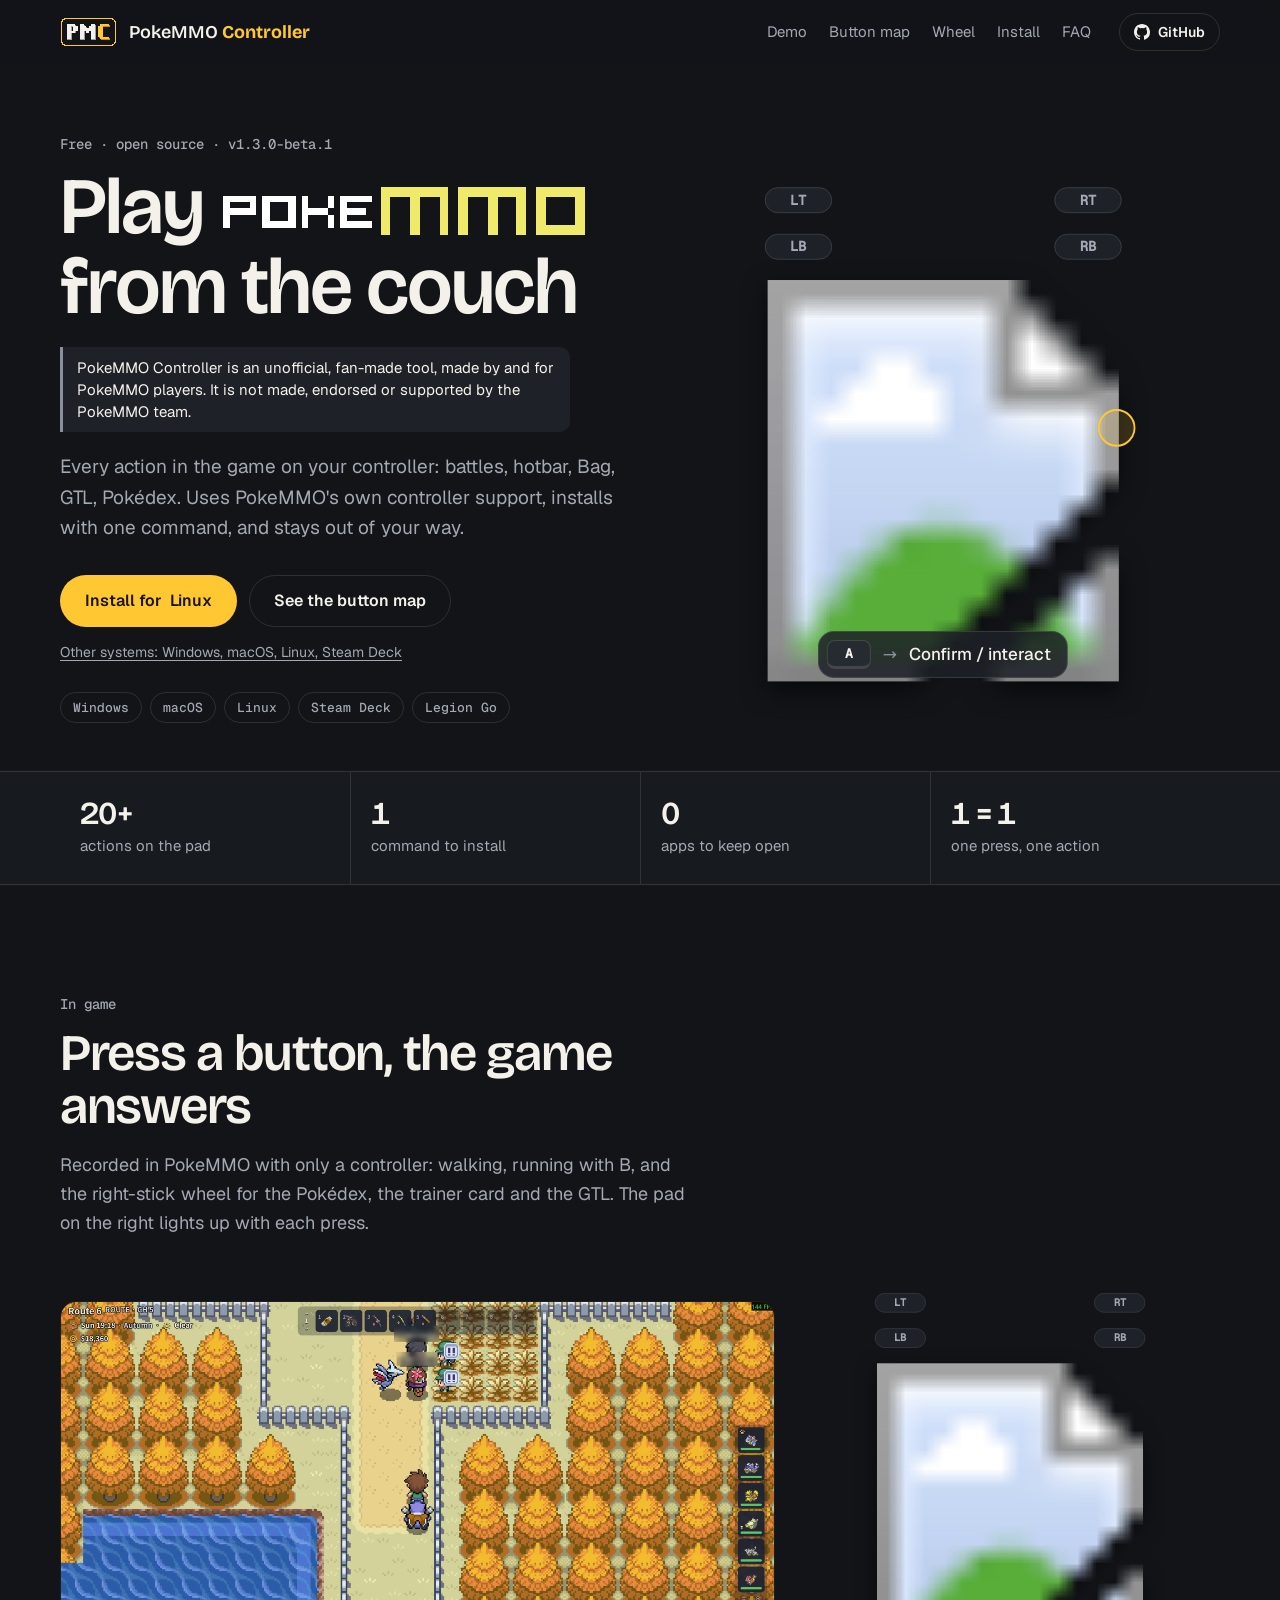
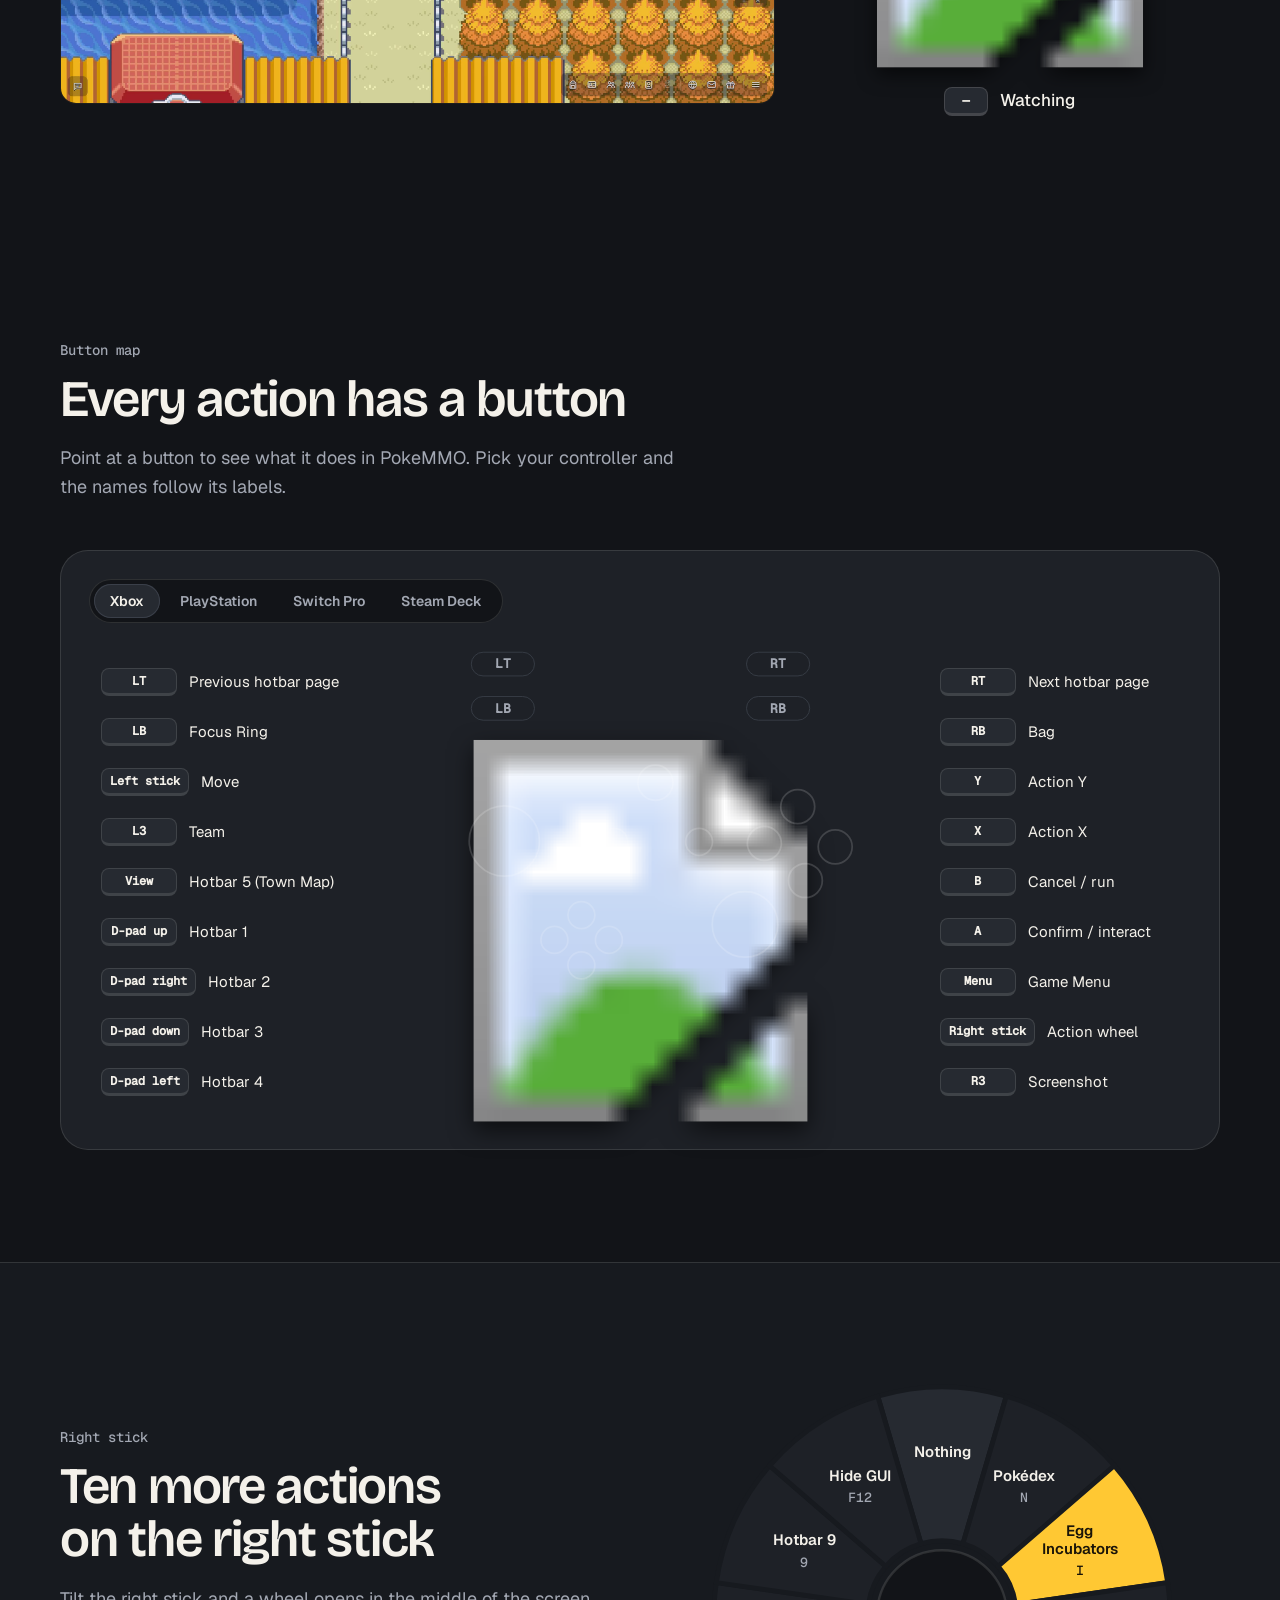
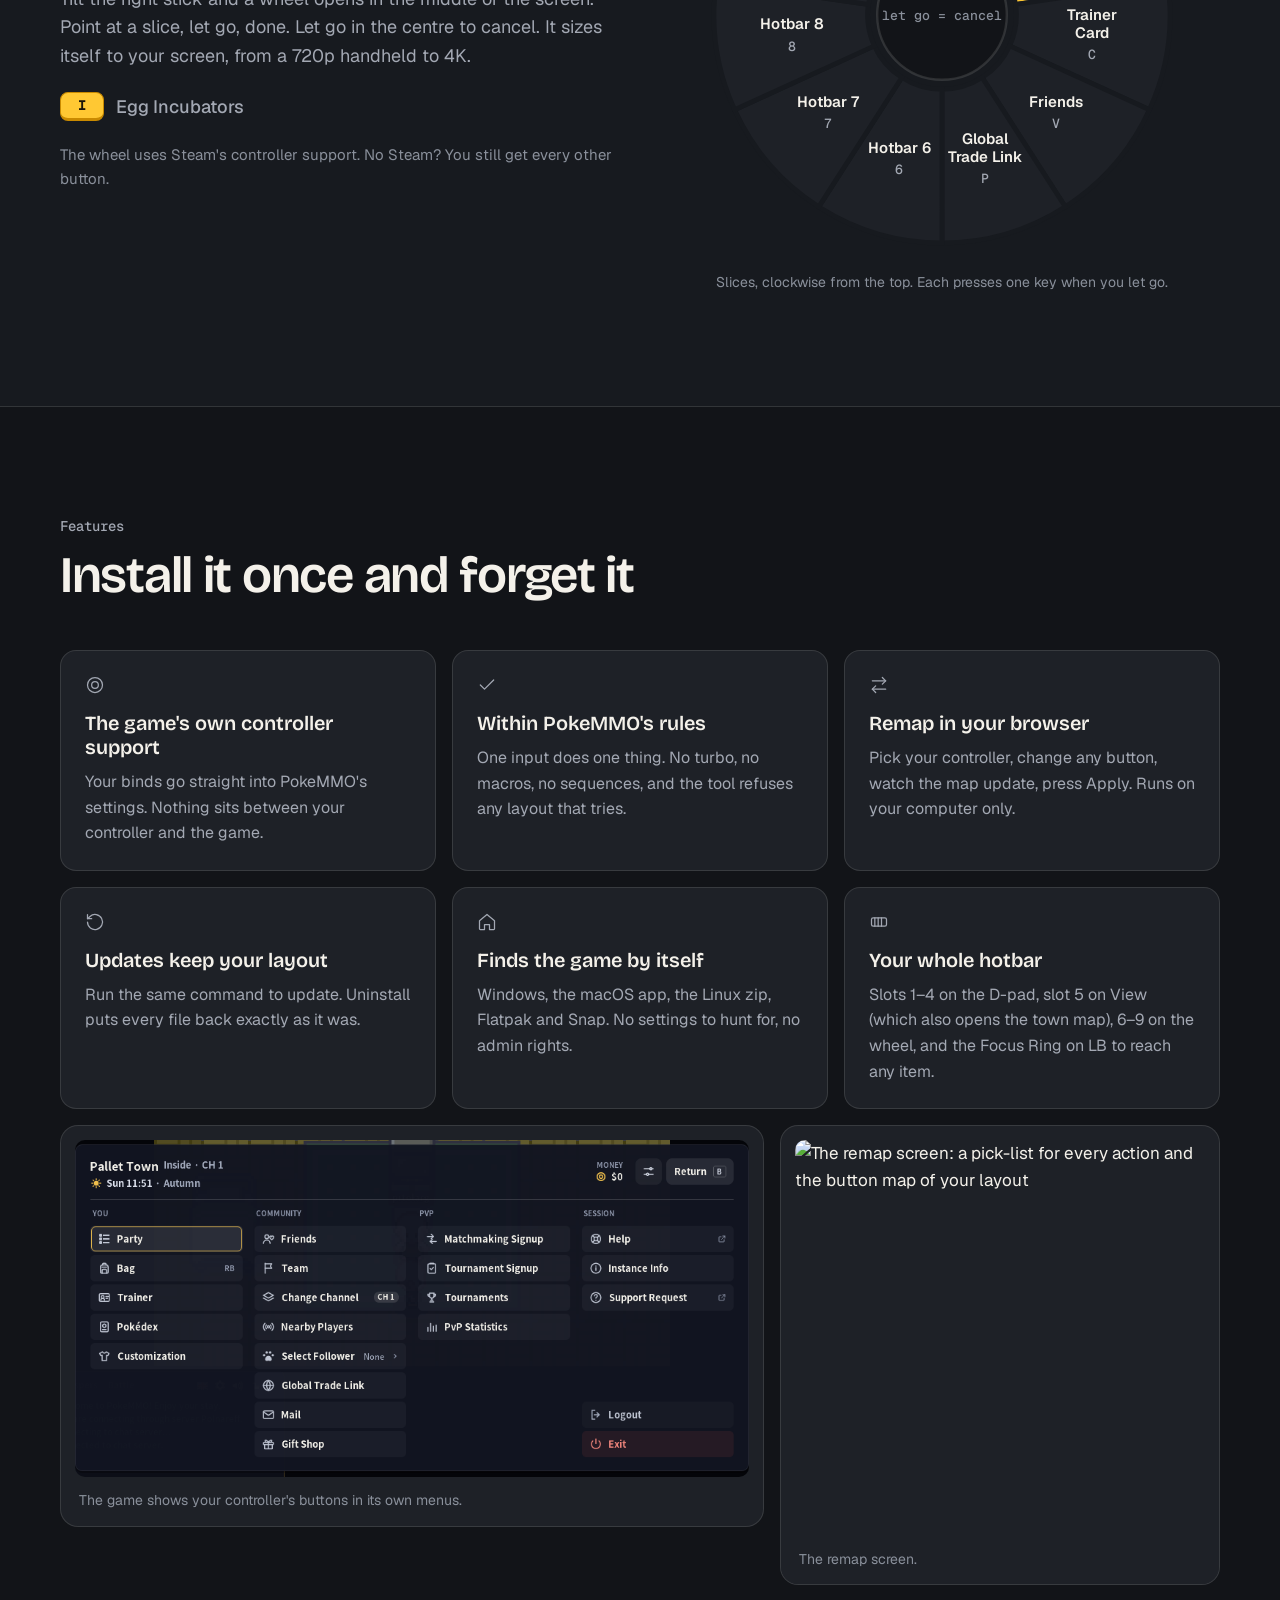
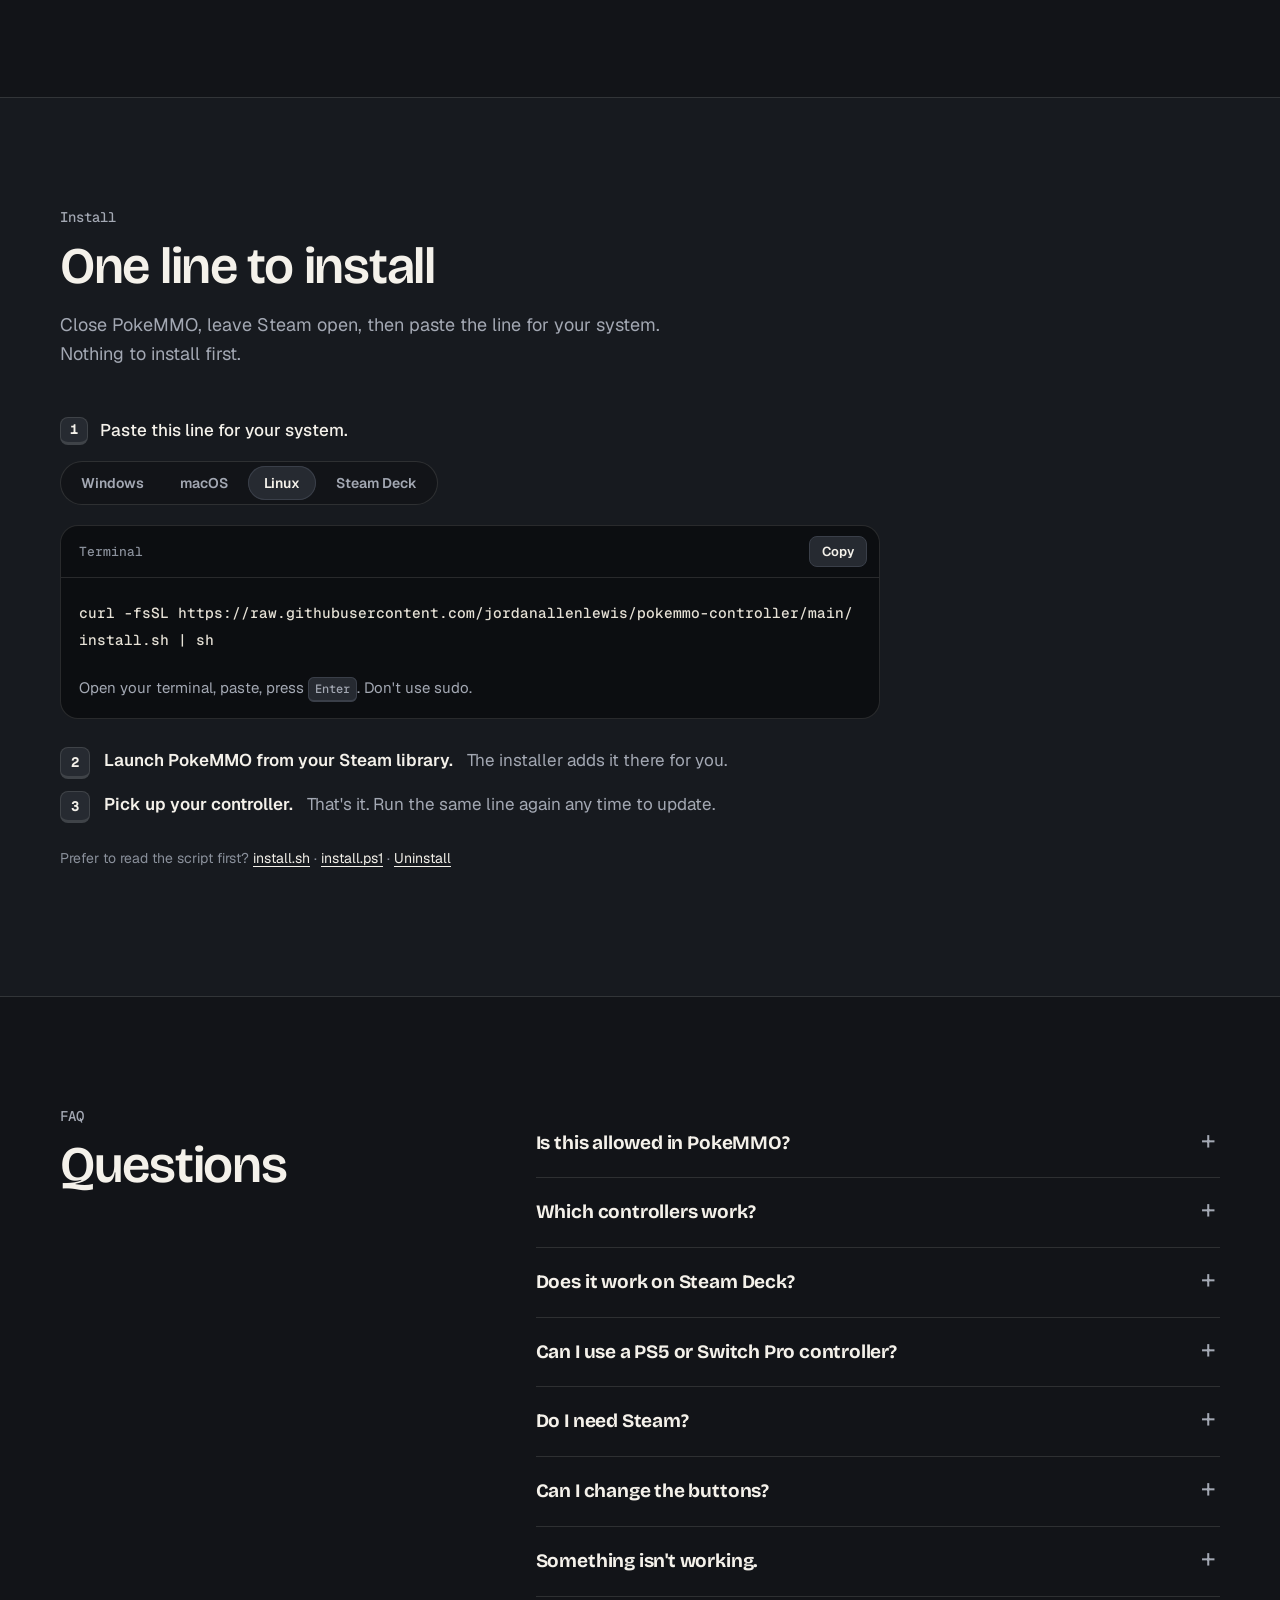
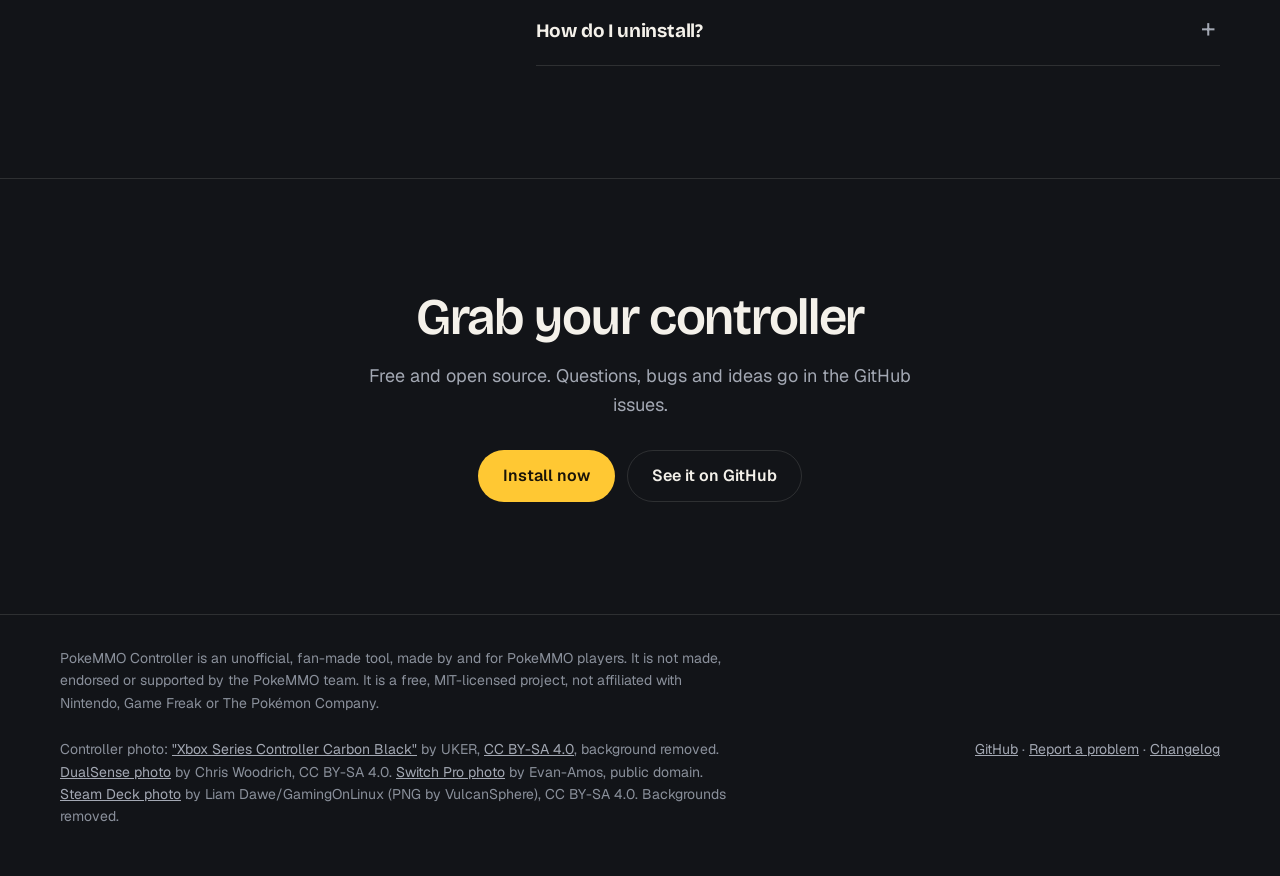
==== site/index.html @ 7a8e45bc "Site: pick the visitor's real system, name the others Linux and Steam Deck are separate tabs now, wi" ====
<!doctype html>
<html lang="en">
<head>
<meta charset="utf-8">
<meta name="viewport" content="width=device-width, initial-scale=1">
<title>PokeMMO Controller: Xbox, PS5, Switch Pro and Steam Deck controls</title>
<meta name="description" content="Free, unofficial controller layout for PokeMMO. Play with an Xbox, PS5 or Switch Pro pad on Windows, Mac, Linux or Steam Deck. One command installs it.">
<meta name="robots" content="index, follow, max-image-preview:large">
<meta name="color-scheme" content="dark">
<meta name="theme-color" content="#121418">
<meta property="og:title" content="PokeMMO Controller (unofficial, fan-made)">
<meta property="og:description" content="An unofficial, fan-made controller layout for PokeMMO, made by and for players. Every action on your controller, one command to install. Not made, endorsed or supported by the PokeMMO team.">
<link rel="canonical" href="https://pokemmocontroller.com/">
<meta property="og:type" content="website">
<meta property="og:site_name" content="PokeMMO Controller">
<meta property="og:locale" content="en_US">
<meta property="og:url" content="https://pokemmocontroller.com/">
<meta property="og:image" content="https://pokemmocontroller.com/assets/og.png">
<meta property="og:image:width" content="1200">
<meta property="og:image:height" content="630">
<meta property="og:image:alt" content="PokeMMO Controller: the PMC logo over an Xbox controller button map">
<meta name="twitter:card" content="summary_large_image">
<meta name="twitter:title" content="PokeMMO Controller (unofficial, fan-made)">
<meta name="twitter:description" content="An unofficial, fan-made controller layout for PokeMMO, made by and for players. Not made, endorsed or supported by the PokeMMO team.">
<meta name="twitter:image" content="https://pokemmocontroller.com/assets/og.png">
<meta name="twitter:image:alt" content="PokeMMO Controller: the PMC logo over an Xbox controller button map">
<script type="application/ld+json">{"@context":"https://schema.org","@graph":[{"@type":"WebSite","@id":"https://pokemmocontroller.com/#site","name":"PokeMMO Controller","url":"https://pokemmocontroller.com/","inLanguage":"en"},{"@type":"SoftwareApplication","@id":"https://pokemmocontroller.com/#app","name":"PokeMMO Controller","alternateName":"PokeMMO Controller Layout","description":"An unofficial, fan-made controller layout for PokeMMO. Xbox, PlayStation and Switch Pro pads, installed with one command.","applicationCategory":"GameApplication","applicationSubCategory":"Controller layout","operatingSystem":"Windows, macOS, Linux, SteamOS","url":"https://pokemmocontroller.com/","image":"https://pokemmocontroller.com/assets/og.png","screenshot":"https://pokemmocontroller.com/assets/remap-screen.png","downloadUrl":"https://github.com/jordanallenlewis/pokemmo-controller/releases/latest","license":"https://github.com/jordanallenlewis/pokemmo-controller/blob/main/LICENSE","isAccessibleForFree":true,"offers":{"@type":"Offer","price":"0","priceCurrency":"USD"},"isPartOf":{"@id":"https://pokemmocontroller.com/#site"}},{"@type":"FAQPage","@id":"https://pokemmocontroller.com/#faq","mainEntity":[{"@type":"Question","name":"Is this allowed in PokeMMO?","acceptedAnswer":{"@type":"Answer","text":"PokeMMO lets you remap your controls as long as one input from you produces no more than one input to the game. This layout is built around that rule: every button and every wheel slice does exactly one thing, and the tool refuses any layout with a repeat, a sequence or a delay. It is also an unofficial, fan-made tool, made by and for PokeMMO players. It is not made, endorsed or supported by the PokeMMO team."}},{"@type":"Question","name":"Which controllers work?","acceptedAnswer":{"@type":"Answer","text":"Xbox (One, Series, 360, Elite, Adaptive), PlayStation (DualShock 4, DualSense, Edge), Switch Pro, Steam Deck and Legion Go. Most other gamepads that show up as one of these work too."}},{"@type":"Question","name":"Does it work on Steam Deck?","acceptedAnswer":{"@type":"Answer","text":"The layout includes a Steam Deck version of the right-stick wheel and the install line runs in Desktop Mode. It has been checked by automated tests, not yet played in game on a Deck, so tell us how it goes."}},{"@type":"Question","name":"Can I use a PS5 or Switch Pro controller?","acceptedAnswer":{"@type":"Answer","text":"Yes. The map uses your pad's own button names (Cross and Circle, or the Switch letters). The layout was played in game on an Xbox controller; PlayStation and Switch Pro are built from the same button numbers and not yet played on real hardware, so please report what you find."}},{"@type":"Question","name":"Do I need Steam?","acceptedAnswer":{"@type":"Answer","text":"Only for the right-stick wheel. Without Steam you still get every other button through the game's own controller support."}},{"@type":"Question","name":"Can I change the buttons?","acceptedAnswer":{"@type":"Answer","text":"Yes. The remap screen opens in your browser, lets you pick the input for every action and move the wheel slices, and checks that each input still does just one thing."}},{"@type":"Question","name":"Something isn't working.","acceptedAnswer":{"@type":"Answer","text":"Close other controller tools (DS4Windows, reWASD and similar), then run the install line again. Still stuck? Open an issue and say which system and controller you use."}},{"@type":"Question","name":"How do I uninstall?","acceptedAnswer":{"@type":"Answer","text":"One line, listed in the README. It restores PokeMMO's and Steam's settings exactly as they were."}}]}]}</script>
<link rel="icon" href="assets/icon.svg" type="image/svg+xml">
<link rel="icon" href="assets/brand/icon-32.png" sizes="32x32" type="image/png">
<link rel="apple-touch-icon" href="assets/brand/icon-192.png">
<link rel="manifest" href="site.webmanifest">
<link rel="preload" href="assets/fonts/geist-latin.woff2" as="font" type="font/woff2" crossorigin>
<link rel="preload" href="assets/fonts/bricolage-latin.woff2" as="font" type="font/woff2" crossorigin>
<link rel="stylesheet" href="styles.css">
</head>
<body>
<a class="skip" href="#main">Skip to content</a>

<header class="nav">
  <div class="wrap nav-in">
    <a class="brand" href="#top" aria-label="PokeMMO Controller home">
      <img src="assets/logo.svg" alt="" width="57" height="30">
      <span>PokeMMO <b>Controller</b></span>
    </a>
    <nav aria-label="Sections">
      <a href="#demo">Demo</a>
      <a href="#map">Button map</a>
      <a href="#wheel">Wheel</a>
      <a href="#install">Install</a>
      <a href="#faq">FAQ</a>
    </nav>
    <a class="btn btn-ghost btn-sm gh" href="https://github.com/jordanallenlewis/pokemmo-controller" data-gh aria-label="PokeMMO Controller on GitHub">
      <svg viewBox="0 0 16 16" width="16" height="16" aria-hidden="true"><path fill="currentColor" d="M8 0C3.58 0 0 3.58 0 8c0 3.54 2.29 6.53 5.47 7.59.4.07.55-.17.55-.38v-1.33c-2.23.48-2.7-1.07-2.7-1.07-.36-.92-.89-1.17-.89-1.17-.73-.5.06-.49.06-.49.8.06 1.23.83 1.23.83.72 1.23 1.88.87 2.34.67.07-.52.28-.87.5-1.07-1.78-.2-3.65-.89-3.65-3.95 0-.87.31-1.59.82-2.15-.08-.2-.36-1.02.08-2.12 0 0 .67-.21 2.2.82a7.6 7.6 0 0 1 4 0c1.53-1.04 2.2-.82 2.2-.82.44 1.1.16 1.92.08 2.12.51.56.82 1.27.82 2.15 0 3.07-1.87 3.75-3.65 3.95.29.25.54.73.54 1.48v2.2c0 .21.15.46.55.38A8.01 8.01 0 0 0 16 8c0-4.42-3.58-8-8-8Z"/></svg>
      <span>GitHub</span><span class="stars" data-stars hidden></span>
    </a>
  </div>
</header>

<main id="main">
<section class="hero" id="top">
  <div class="wrap hero-in">
    <div class="hero-copy">
      <p class="eyebrow">Free · open source · v<span data-version>1.2.0</span></p>
      <h1><span class="nowrap">Play <img class="pmmo-word" src="assets/pokemmo-wordmark.svg" alt="PokeMMO" width="294" height="39"></span><br>from the couch</h1>
      <p class="unofficial" role="note">PokeMMO Controller is an unofficial, fan-made tool, made by and for PokeMMO players. It is not made, endorsed or supported by the PokeMMO team.</p>
      <p class="lede">Every action in the game on your controller: battles, hotbar, Bag, GTL, Pokédex. Uses PokeMMO's own controller support, installs with one command, and stays out of your way.</p>
      <div class="cta">
        <a class="btn btn-primary" href="#install" data-dl>Install for <span data-os>your computer</span></a>
        <a class="btn btn-ghost" href="#map">See the button map</a>
      </div>
      <p class="other-os"><span data-os-note hidden></span><a href="#install" data-other-os>Other systems: Windows, macOS, Linux, Steam Deck</a></p>
      <ul class="chips" aria-label="Works with">
        <li>Windows</li><li>macOS</li><li>Linux</li><li>Steam Deck</li><li>Legion Go</li>
      </ul>
    </div>
    <div class="hero-art" aria-hidden="true">
      <div class="glow"></div>
      <div class="pad" data-pad="hero"></div>
      <div class="ticker"><span class="ticker-key" data-ticker-key>RB</span><span class="ticker-arrow">→</span><span data-ticker-act>Bag</span></div>
    </div>
  </div>
</section>

<section class="strip" aria-label="Highlights">
  <div class="wrap strip-in">
    <div><b>20+</b><span>actions on the pad</span></div>
    <div><b>1</b><span>command to install</span></div>
    <div><b>0</b><span>apps to keep open</span></div>
    <div><b>1 = 1</b><span>one press, one action</span></div>
  </div>
</section>

<section class="sec" id="demo">
  <div class="wrap">
    <div class="sec-head">
      <p class="eyebrow">In game</p>
      <h2>Press a button, the game answers</h2>
      <p>Recorded in PokeMMO with only a controller: walking, running with B, and the right-stick wheel for the Pokédex, the trainer card and the GTL. The pad on the right lights up with each press.</p>
    </div>
    <div class="demo">
      <figure class="demo-video">
        <video data-demo autoplay muted loop playsinline preload="metadata" poster="assets/demo-poster.jpg" aria-label="PokeMMO played with a controller: walking, running and the right-stick wheel">
          <source src="assets/demo.webm" type="video/webm">
          <source src="assets/demo.mp4" type="video/mp4">
        </video>
      </figure>
      <div class="demo-side">
        <div class="pad" data-pad="demo"></div>
        <p class="demo-now" aria-live="polite"><span class="key" data-demo-key>—</span><span data-demo-act>Watching</span></p>
      </div>
    </div>
  </div>
</section>

<section class="sec" id="map">
  <div class="wrap">
    <div class="sec-head">
      <p class="eyebrow">Button map</p>
      <h2>Every action has a button</h2>
      <p>Point at a button to see what it does in PokeMMO. Pick your controller and the names follow its labels.</p>
    </div>
    <div class="map">
      <div class="seg" role="tablist" aria-label="Controller">
        <button role="tab" aria-selected="true" data-pad-kind="xbox">Xbox</button>
        <button role="tab" aria-selected="false" data-pad-kind="playstation">PlayStation</button>
        <button role="tab" aria-selected="false" data-pad-kind="switch">Switch Pro</button>
        <button role="tab" aria-selected="false" data-pad-kind="deck">Steam Deck</button>
      </div>
      <div class="map-grid">
        <ul class="binds" data-binds="left"></ul>
        <div class="pad pad-lg" data-pad="map"></div>
        <ul class="binds" data-binds="right"></ul>
      </div>
    </div>
  </div>
</section>

<section class="sec sec-alt" id="wheel">
  <div class="wrap wheel-grid">
    <div class="sec-head">
      <p class="eyebrow">Right stick</p>
      <h2>Ten more actions<br>on the right stick</h2>
      <p>Tilt the right stick and a wheel opens in the middle of the screen. Point at a slice, let go, done. Let go in the centre to cancel. It sizes itself to your screen, from a 720p handheld to 4K.</p>
      <p class="wheel-now"><span class="key" data-wheel-key>N</span><span data-wheel-act>Pokédex</span></p>
      <p class="note">The wheel uses Steam's controller support. No Steam? You still get every other button.</p>
    </div>
    <figure class="wheel-fig">
      <svg class="wheel" data-wheel viewBox="-200 -200 400 400" role="img" aria-label="The action wheel"></svg>
      <figcaption>Slices, clockwise from the top. Each presses one key when you let go.</figcaption>
    </figure>
  </div>
</section>

<section class="sec" id="features">
  <div class="wrap">
    <div class="sec-head">
      <p class="eyebrow">Features</p>
      <h2>Install it once and forget it</h2>
    </div>
    <div class="cards">
      <article class="card">
        <svg class="card-ico" viewBox="0 0 24 24" fill="none" stroke="currentColor" stroke-width="1.5" stroke-linecap="round" stroke-linejoin="round" aria-hidden="true"><path d="M12 3a9 9 0 1 0 0 18 9 9 0 0 0 0-18Z"/><path d="M12 8a4 4 0 1 0 0 8 4 4 0 0 0 0-8Z"/></svg>
        <h3>The game's own controller support</h3>
        <p>Your binds go straight into PokeMMO's settings. Nothing sits between your controller and the game.</p>
      </article>
      <article class="card">
        <svg class="card-ico" viewBox="0 0 24 24" fill="none" stroke="currentColor" stroke-width="1.5" stroke-linecap="round" stroke-linejoin="round" aria-hidden="true"><path d="M20 6 9 17l-5-5"/></svg>
        <h3>Within PokeMMO's rules</h3>
        <p>One input does one thing. No turbo, no macros, no sequences, and the tool refuses any layout that tries.</p>
      </article>
      <article class="card">
        <svg class="card-ico" viewBox="0 0 24 24" fill="none" stroke="currentColor" stroke-width="1.5" stroke-linecap="round" stroke-linejoin="round" aria-hidden="true"><path d="m16 3 4 4-4 4"/><path d="M20 7H4"/><path d="m8 21-4-4 4-4"/><path d="M4 17h16"/></svg>
        <h3>Remap in your browser</h3>
        <p>Pick your controller, change any button, watch the map update, press Apply. Runs on your computer only.</p>
      </article>
      <article class="card">
        <svg class="card-ico" viewBox="0 0 24 24" fill="none" stroke="currentColor" stroke-width="1.5" stroke-linecap="round" stroke-linejoin="round" aria-hidden="true"><path d="M3 12a9 9 0 1 0 3-6.7L3 8"/><path d="M3 3v5h5"/></svg>
        <h3>Updates keep your layout</h3>
        <p>Run the same command to update. Uninstall puts every file back exactly as it was.</p>
      </article>
      <article class="card">
        <svg class="card-ico" viewBox="0 0 24 24" fill="none" stroke="currentColor" stroke-width="1.5" stroke-linecap="round" stroke-linejoin="round" aria-hidden="true"><path d="M3 10.5 12 3l9 7.5V20a1 1 0 0 1-1 1h-5v-6h-6v6H4a1 1 0 0 1-1-1Z"/></svg>
        <h3>Finds the game by itself</h3>
        <p>Windows, the macOS app, the Linux zip, Flatpak and Snap. No settings to hunt for, no admin rights.</p>
      </article>
      <article class="card">
        <svg class="card-ico" viewBox="0 0 24 24" fill="none" stroke="currentColor" stroke-width="1.5" stroke-linecap="round" stroke-linejoin="round" aria-hidden="true"><rect x="3" y="7" width="18" height="10" rx="2"/><path d="M7 7v10M11 7v10M15 7v10"/></svg>
        <h3>Your whole hotbar</h3>
        <p>Slots 1–4 on the D-pad, slot 5 on View (which also opens the town map), 6–9 on the wheel, and the Focus Ring on LB to reach any item.</p>
      </article>
    </div>
    <div class="shots">
      <figure class="shot">
        <img src="assets/game-menu.png" alt="PokeMMO's game menu showing controller hints: RB on Bag, B on Return" loading="lazy" width="920" height="460">
        <figcaption>The game shows your controller's buttons in its own menus.</figcaption>
      </figure>
      <figure class="shot shot-tall">
        <img src="assets/remap-screen.png" alt="The remap screen: a pick-list for every action and the button map of your layout" loading="lazy" width="1100" height="2320">
        <figcaption>The remap screen.</figcaption>
      </figure>
    </div>
  </div>
</section>

<section class="sec sec-alt" id="install">
  <div class="wrap">
    <div class="sec-head">
      <p class="eyebrow">Install</p>
      <h2>One line to install</h2>
      <p>Close PokeMMO, leave Steam open, then paste the line for your system. Nothing to install first.</p>
    </div>
    <div class="install">
      <p class="step1"><span>1</span> Paste this line for your system.</p>
      <div class="seg" role="tablist" aria-label="Your system">
        <button role="tab" aria-selected="true" data-os-tab="win">Windows</button>
        <button role="tab" aria-selected="false" data-os-tab="mac">macOS</button>
        <button role="tab" aria-selected="false" data-os-tab="linux">Linux</button>
        <button role="tab" aria-selected="false" data-os-tab="deck">Steam Deck</button>
      </div>
      <div class="term" data-os-panel="win">
        <div class="term-bar"><span>PowerShell</span><button class="copy" data-copy>Copy</button></div>
        <pre><code>irm https://raw.githubusercontent.com/jordanallenlewis/pokemmo-controller/main/install.ps1 | iex</code></pre>
        <p class="term-hint">Press <kbd>Win</kbd>, type <b>PowerShell</b>, open it, paste, press <kbd>Enter</kbd>.</p>
      </div>
      <div class="term" data-os-panel="mac" hidden>
        <div class="term-bar"><span>Terminal</span><button class="copy" data-copy>Copy</button></div>
        <pre><code>curl -fsSL https://raw.githubusercontent.com/jordanallenlewis/pokemmo-controller/main/install.sh | sh</code></pre>
        <p class="term-hint">Press <kbd>⌘</kbd> <kbd>Space</kbd>, type <b>Terminal</b>, paste, press <kbd>Return</kbd>. Don't use sudo.</p>
      </div>
      <div class="term" data-os-panel="linux" hidden>
        <div class="term-bar"><span>Terminal</span><button class="copy" data-copy>Copy</button></div>
        <pre><code>curl -fsSL https://raw.githubusercontent.com/jordanallenlewis/pokemmo-controller/main/install.sh | sh</code></pre>
        <p class="term-hint">Open your terminal, paste, press <kbd>Enter</kbd>. Don't use sudo.</p>
      </div>
      <div class="term" data-os-panel="deck" hidden>
        <div class="term-bar"><span>Konsole</span><button class="copy" data-copy>Copy</button></div>
        <pre><code>curl -fsSL https://raw.githubusercontent.com/jordanallenlewis/pokemmo-controller/main/install.sh | sh</code></pre>
        <p class="term-hint">Hold the power button, choose <b>Switch to Desktop</b>, open Konsole, paste. Don't use sudo. Not yet played in game on a Deck: tell us how it goes.</p>
      </div>
      <ol class="steps" start="2">
        <li><b>Launch PokeMMO from your Steam library.</b> The installer adds it there for you.</li>
        <li><b>Pick up your controller.</b> That's it. Run the same line again any time to update.</li>
      </ol>
      <p class="small">Prefer to read the script first? <a href="https://github.com/jordanallenlewis/pokemmo-controller/blob/main/install.sh">install.sh</a> · <a href="https://github.com/jordanallenlewis/pokemmo-controller/blob/main/install.ps1">install.ps1</a> · <a href="https://github.com/jordanallenlewis/pokemmo-controller#uninstall">Uninstall</a></p>
    </div>
  </div>
</section>

<section class="sec" id="faq">
  <div class="wrap faq-wrap">
    <div class="sec-head">
      <p class="eyebrow">FAQ</p>
      <h2>Questions</h2>
    </div>
    <div class="faq">
      <details>
        <summary>Is this allowed in PokeMMO?</summary>
        <p>PokeMMO lets you remap your controls as long as one input from you produces no more than one input to the game. This layout is built around that rule: every button and every wheel slice does exactly one thing, and the tool refuses any layout with a repeat, a sequence or a delay. It is also an unofficial, fan-made tool, made by and for PokeMMO players. It is not made, endorsed or supported by the PokeMMO team.</p>
      </details>
      <details>
        <summary>Which controllers work?</summary>
        <p>Xbox (One, Series, 360, Elite, Adaptive), PlayStation (DualShock 4, DualSense, Edge), Switch Pro, Steam Deck and Legion Go. Most other gamepads that show up as one of these work too.</p>
      </details>
      <details>
        <summary>Does it work on Steam Deck?</summary>
        <p>The layout includes a Steam Deck version of the right-stick wheel and the install line runs in Desktop Mode. It has been checked by automated tests, not yet played in game on a Deck, so tell us how it goes.</p>
      </details>
      <details>
        <summary>Can I use a PS5 or Switch Pro controller?</summary>
        <p>Yes. The map uses your pad's own button names (Cross and Circle, or the Switch letters). The layout was played in game on an Xbox controller; PlayStation and Switch Pro are built from the same button numbers and not yet played on real hardware, so please report what you find.</p>
      </details>
      <details>
        <summary>Do I need Steam?</summary>
        <p>Only for the right-stick wheel. Without Steam you still get every other button through the game's own controller support.</p>
      </details>
      <details>
        <summary>Can I change the buttons?</summary>
        <p>Yes. The remap screen opens in your browser, lets you pick the input for every action and move the wheel slices, and checks that each input still does just one thing.</p>
      </details>
      <details>
        <summary>Something isn't working.</summary>
        <p>Close other controller tools (DS4Windows, reWASD and similar), then run the install line again. Still stuck? <a href="https://github.com/jordanallenlewis/pokemmo-controller/issues/new">Open an issue</a> and say which system and controller you use.</p>
      </details>
      <details>
        <summary>How do I uninstall?</summary>
        <p>One line, listed in the <a href="https://github.com/jordanallenlewis/pokemmo-controller#uninstall">README</a>. It restores PokeMMO's and Steam's settings exactly as they were.</p>
      </details>
    </div>
  </div>
</section>

<section class="sec cta-end">
  <div class="wrap end-in">
    <h2>Grab your controller</h2>
    <p>Free and open source. Questions, bugs and ideas go in the GitHub issues.</p>
    <div class="cta">
      <a class="btn btn-primary" href="#install">Install now</a>
      <a class="btn btn-ghost" href="https://github.com/jordanallenlewis/pokemmo-controller" data-gh>See it on GitHub</a>
    </div>
  </div>
</section>
</main>

<footer class="foot">
  <div class="wrap foot-in">
    <p>PokeMMO Controller is an unofficial, fan-made tool, made by and for PokeMMO players. It is not made, endorsed or supported by the PokeMMO team. It is a free, MIT-licensed project, not affiliated with Nintendo, Game Freak or The Pokémon Company.</p>
    <p class="credit">Controller photo: <a href="https://commons.wikimedia.org/wiki/File:Xbox_Series_Controller_Carbon_Black.jpg">"Xbox Series Controller Carbon Black"</a> by UKER, <a href="https://creativecommons.org/licenses/by-sa/4.0/">CC BY-SA 4.0</a>, background removed. <a href="https://commons.wikimedia.org/wiki/File:Playstation_5_DualSense_controller_in_Midnight_Black,_2026-02-07_(front).jpg">DualSense photo</a> by Chris Woodrich, CC BY-SA 4.0. <a href="https://commons.wikimedia.org/wiki/File:Nintendo-Switch-Pro-Controller-FL.jpg">Switch Pro photo</a> by Evan-Amos, public domain. <a href="https://commons.wikimedia.org/wiki/File:Steam_Deck_(front).png">Steam Deck photo</a> by Liam Dawe/GamingOnLinux (PNG by VulcanSphere), CC BY-SA 4.0. Backgrounds removed.</p>
    <p><a href="https://github.com/jordanallenlewis/pokemmo-controller">GitHub</a> · <a href="https://github.com/jordanallenlewis/pokemmo-controller/issues">Report a problem</a> · <a href="https://github.com/jordanallenlewis/pokemmo-controller/blob/main/CHANGELOG.md">Changelog</a></p>
  </div>
</footer>

<script src="app.js" defer></script>
</body>
</html>
---- site/styles.css ----
@font-face { font-family: "Bricolage Grotesque"; font-style: normal; font-weight: 600 800; font-display: swap; src: url(assets/fonts/bricolage-latin.woff2) format("woff2"); }
@font-face { font-family: "Geist"; font-style: normal; font-weight: 400 600; font-display: swap; src: url(assets/fonts/geist-latin.woff2) format("woff2"); }
@font-face { font-family: "Geist Mono"; font-style: normal; font-weight: 500; font-display: swap; src: url(assets/fonts/geistmono-latin.woff2) format("woff2"); }
:root {
  --bg: #121418;
  --bg-2: #171a1f;
  --surface: #1e2127;
  --surface-2: #262a31;
  --line: rgba(244, 241, 234, .12);
  --ink: #f4f1ea;
  --muted: #a3a8b3;
  --dim: #8a909b;
  --yellow: #ffc833;      /* calls to action only */
  --yellow-ink: #1a1408;
  --accent-soft: rgba(255, 200, 51, .14);
  --ease: cubic-bezier(0.22, 1, 0.36, 1);
  --radius: 18px;
  --wrap: 1160px;
  --display: "Bricolage Grotesque", system-ui, sans-serif;
  --text: "Geist", system-ui, -apple-system, "Segoe UI", sans-serif;
  --mono: "Geist Mono", ui-monospace, SFMono-Regular, Menlo, monospace;
  color-scheme: dark;
}

* { box-sizing: border-box; }
html { scroll-behavior: smooth; scroll-padding-top: 80px; }
@media (prefers-reduced-motion: reduce) { html { scroll-behavior: auto; } }
body {
  margin: 0; background: var(--bg); color: var(--ink);
  font: 400 17px/1.6 var(--text); -webkit-font-smoothing: antialiased;
  overflow-x: hidden;
}
img { max-width: 100%; height: auto; display: block; }
a { color: inherit; }
a:focus-visible, button:focus-visible, summary:focus-visible { outline: 2px solid var(--yellow); outline-offset: 3px; border-radius: 8px; }
.wrap { width: min(var(--wrap), 100% - 32px); margin-inline: auto; }
.skip { position: absolute; left: -999px; top: 8px; background: var(--yellow); color: var(--yellow-ink); padding: 8px 12px; border-radius: 8px; z-index: 99; }
.skip:focus { left: 8px; }

/* nav */
.nav { position: sticky; top: 0; z-index: 50; background: rgba(18, 20, 24, .72); backdrop-filter: blur(14px) saturate(140%); border-bottom: 1px solid transparent; transition: border-color .2s; }
.nav.scrolled { border-bottom-color: var(--line); }
.nav-in { display: flex; align-items: center; gap: 28px; height: 64px; }
.brand { display: flex; align-items: center; gap: 12px; text-decoration: none; font: 600 18px/1 var(--display); }
.brand b { color: var(--yellow); font-weight: 700; }
.nav nav { display: flex; gap: 22px; margin-left: auto; }
.nav nav a { color: var(--muted); text-decoration: none; font-size: 15px; }
.nav nav a:hover { color: var(--ink); }
@media (max-width: 760px) { .nav nav { display: none; } .gh { margin-left: auto; } }

/* buttons */
.btn { display: inline-flex; align-items: center; gap: 8px; height: 52px; padding: 0 24px; border-radius: 999px; font: 600 16px/1 var(--text); text-decoration: none; border: 1px solid transparent; cursor: pointer; transition: background-color .15s var(--ease), border-color .15s var(--ease), transform .12s var(--ease); }
.btn:active { transform: scale(.98); }
.btn-primary { background: var(--yellow); color: var(--yellow-ink); }
.btn-primary:hover { background: #ffd35c; }
.btn-ghost { background: transparent; color: var(--ink); border-color: var(--line); }
.btn-ghost:hover { border-color: #4a505c; background: var(--surface); }
.btn-sm { height: 38px; padding: 0 14px; font-size: 14px; }
.stars { font-family: var(--mono); font-size: 13px; color: var(--muted); padding-left: 8px; border-left: 1px solid var(--line); }

/* hero */
.hero { position: relative; padding: 72px 0 48px; overflow: hidden; }
.hero-in { position: relative; display: grid; grid-template-columns: 1.02fr 1fr; gap: 40px; align-items: center; }
.eyebrow { font: 500 14px/1 var(--mono); color: var(--muted); margin: 0 0 16px; }
h1, h2, h3 { font-family: var(--display); letter-spacing: -.025em; margin: 0; }
h1 { font-size: clamp(44px, 6.4vw, 80px); line-height: 1; font-weight: 600; }
h2 { font-size: clamp(32px, 4vw, 52px); line-height: 1.04; font-weight: 600; }
h3 { font-size: 20px; line-height: 1.2; font-weight: 600; letter-spacing: 0; }
.unofficial { margin: 20px 0 0; padding: 10px 14px; max-width: 34em; border-left: 3px solid var(--dim); background: var(--surface); color: var(--ink); font-size: 15px; line-height: 1.45; border-radius: 0 10px 10px 0; }
.lede { font-size: 19px; color: var(--muted); max-width: 34em; margin: 20px 0 32px; }
.cta { display: flex; flex-wrap: wrap; gap: 12px; }
.chips { list-style: none; display: flex; flex-wrap: wrap; gap: 8px; padding: 0; margin: 28px 0 0; }
.chips li { font: 500 13px/1 var(--mono); color: var(--muted); border: 1px solid var(--line); border-radius: 999px; padding: 8px 12px; }
.hero-art { position: relative; display: grid; place-items: center; min-height: 420px; }
.hero-art .pad { position: relative; width: 100%; max-width: 580px; }
.ticker { position: absolute; bottom: 4px; left: 50%; transform: translateX(-50%); display: flex; align-items: center; gap: 12px; background: rgba(30, 33, 39, .86); border: 1px solid var(--line); padding: 8px 16px 8px 8px; border-radius: 16px; font-weight: 500; white-space: nowrap; }
.ticker-key { font: 600 13px/1 var(--mono); background: var(--surface-2); color: var(--ink); border: 1px solid rgba(244,241,234,.14); border-bottom-width: 3px; border-radius: 8px; padding: 6px 10px; min-width: 44px; text-align: center; }
.ticker-arrow { color: var(--dim); }
@media (max-width: 900px) {
  .hero { padding-top: 40px; }
  .hero-in { grid-template-columns: 1fr; }
  .hero-art { min-height: 0; padding-bottom: 64px; }
}

/* controller photo + hotspots */
.pad svg { width: 100%; height: auto; display: block; overflow: visible; }
.pad image { filter: drop-shadow(0 30px 40px rgba(0,0,0,.6)); }
.pad .ring { fill: transparent; stroke: rgba(255,255,255,0); transition: stroke .2s, fill .2s; }
.pad .halo { fill: none; stroke: transparent; transition: stroke .25s; }
.pad-lg .ring { stroke: rgba(255,255,255,.16); }
.pad .ctl.on .ring { stroke: var(--yellow); fill: rgba(255,200,51,.16); }
.pad .halo { display: none; }
.pad .pill rect { fill: #1e2127; stroke: #3a3f49; transition: fill .2s, stroke .2s; }
.pad .pill-t { fill: #a3a8b3; font-family: var(--mono); font-weight: 600; transition: fill .2s; }
.pad .pill.on rect { fill: var(--yellow); stroke: var(--yellow); }
.pad .pill.on .pill-t { fill: var(--yellow-ink); }
.pad-lg .ctl { cursor: pointer; }

/* strip */
.strip { border-block: 1px solid var(--line); background: var(--bg-2); }
.strip-in { display: grid; grid-template-columns: repeat(4, 1fr); }
.strip-in div { padding: 26px 20px; display: flex; flex-direction: column; gap: 4px; border-left: 1px solid var(--line); }
.strip-in div:first-child { border-left: 0; }
.strip b { font: 600 32px/1 var(--display); font-variant-numeric: tabular-nums; letter-spacing: -.02em; }
.strip span { color: var(--muted); font-size: 15px; }
@media (max-width: 720px) { .strip-in { grid-template-columns: 1fr 1fr; } .strip-in div:nth-child(3) { border-left: 0; } .strip-in div:nth-child(n+3) { border-top: 1px solid var(--line); } }

/* sections */
.sec { padding: 112px 0; }
.sec-alt { background: var(--bg-2); border-block: 1px solid var(--line); }
.sec-head { max-width: 640px; margin-bottom: 48px; }
.sec-head p:not(.eyebrow) { color: var(--muted); font-size: 18px; margin: 18px 0 0; }
.note { font-size: 15px !important; color: var(--dim) !important; }
@media (max-width: 720px) { .sec { padding: 72px 0; } }

/* button map */
.map { background: var(--surface); border: 1px solid var(--line); border-radius: 28px; padding: 28px; }
.seg { display: inline-flex; gap: 4px; padding: 4px; background: var(--bg); border: 1px solid var(--line); border-radius: 999px; margin-bottom: 20px; flex-wrap: wrap; }
.seg button { font: 600 14px/1 var(--text); color: var(--muted); background: transparent; border: 0; padding: 10px 16px; border-radius: 999px; cursor: pointer; }
.seg button[aria-selected="true"] { background: var(--surface-2); color: var(--ink); box-shadow: inset 0 0 0 1px #3a3f49; }
.map-grid { display: grid; grid-template-columns: minmax(220px,1fr) 2fr minmax(220px,1fr); gap: 24px; align-items: center; }
.binds { list-style: none; margin: 0; padding: 0; display: flex; flex-direction: column; gap: 6px; }
.binds li { display: flex; align-items: center; gap: 12px; padding: 8px 12px; border-radius: 12px; cursor: default; transition: background-color .15s var(--ease); }
.binds li:hover, .binds li.on { background: var(--accent-soft); }
.binds .key { font: 600 12px/1 var(--mono); min-width: 76px; text-align: center; padding: 6px 8px; border-radius: 8px; background: var(--surface-2); border: 1px solid rgba(244,241,234,.12); border-bottom-width: 3px; color: var(--ink); white-space: nowrap; }
.binds li.on .key { background: var(--yellow); border-color: #c98a00; color: var(--yellow-ink); }
.binds .act { font-size: 15px; }
@media (max-width: 960px) { .map-grid { grid-template-columns: 1fr; } .pad-lg { order: -1; max-width: 520px; margin-inline: auto; } .map { padding: 18px; } }

/* wheel */
.wheel-grid { display: grid; grid-template-columns: 1fr 1fr; gap: 48px; align-items: center; }
.wheel-fig { margin: 0; }
.wheel { width: 100%; max-width: 480px; display: block; margin-inline: auto; }
.wheel .slice path { fill: var(--surface); stroke: var(--bg-2); stroke-width: 4; transition: fill .15s var(--ease); }
.wheel .slice.top path { fill: var(--surface-2); }
.wheel .slice:hover path, .wheel .slice.on path { fill: var(--yellow); }
.wheel .slice text { fill: var(--ink); font: 600 12.5px var(--text); pointer-events: none; }
.wheel .slice .k { fill: var(--muted); font: 500 11px var(--mono); }
.wheel .slice.on .k, .wheel .slice:hover .k { fill: var(--yellow-ink); }
.wheel .slice:hover text, .wheel .slice.on text { fill: var(--yellow-ink); }
.wheel .hub { fill: var(--bg); stroke: var(--line); stroke-width: 2; }
.wheel .hub-t { fill: var(--dim); font: 500 11px var(--mono); }
.wheel-fig figcaption { text-align: center; color: var(--dim); font-size: 14px; margin-top: 16px; }
@media (max-width: 900px) { .wheel-grid { grid-template-columns: 1fr; } }

/* features */
.cards { display: grid; grid-template-columns: repeat(3, 1fr); gap: 16px; }
.card { background: var(--surface); border: 1px solid var(--line); border-radius: 16px; padding: 24px; }
.card p { color: var(--muted); margin: 10px 0 0; font-size: 16px; }
.card-ico { display: block; width: 20px; height: 20px; color: var(--muted); margin-bottom: 16px; }
@media (max-width: 900px) { .cards { grid-template-columns: 1fr 1fr; } }
@media (max-width: 600px) { .cards { grid-template-columns: 1fr; } }
.shots { display: grid; grid-template-columns: 1.6fr 1fr; gap: 16px; margin-top: 16px; align-items: start; }
.shot { margin: 0; background: var(--surface); border: 1px solid var(--line); border-radius: var(--radius); padding: 14px; display: flex; flex-direction: column; }
.shot img { border-radius: 10px; }
.shot-tall { max-height: 520px; overflow: hidden; position: relative; }
.shot-tall img { object-fit: cover; object-position: top; height: 100%; }
.shot-tall::after { content: ""; position: absolute; inset: auto 0 0 0; height: 120px; background: linear-gradient(transparent, var(--surface)); }
.shot figcaption { color: var(--dim); font-size: 14px; padding: 12px 4px 0; position: relative; z-index: 1; }
@media (max-width: 760px) { .shots { grid-template-columns: 1fr; } }

/* install */
.install { max-width: 820px; }
.term { background: #0c0e11; border: 1px solid var(--line); border-radius: var(--radius); overflow: hidden; }
.term-bar { display: flex; align-items: center; justify-content: space-between; padding: 10px 12px 10px 18px; border-bottom: 1px solid var(--line); font: 500 13px/1 var(--mono); color: var(--dim); }
.copy { font: 600 13px/1 var(--text); background: var(--surface-2); color: var(--ink); border: 1px solid #3a3f49; border-radius: 8px; padding: 8px 12px; cursor: pointer; }
.copy.done { background: var(--yellow); border-color: var(--yellow); color: var(--yellow-ink); }
.term pre { margin: 0; padding: 22px 18px; overflow-x: auto; }
.term code { font: 500 14.5px/1.6 var(--mono); color: #e6e1d6; white-space: pre-wrap; word-break: break-all; }
.term-hint { margin: 0; padding: 0 18px 18px; color: var(--muted); font-size: 15px; }
kbd { font: 500 12px/1 var(--mono); background: var(--surface-2); border: 1px solid #3a3f49; border-bottom-width: 2px; border-radius: 6px; padding: 3px 6px; }
.steps { counter-reset: s 1; list-style: none; padding: 0; margin: 28px 0 0; display: grid; gap: 12px; }
.steps li { counter-increment: s; display: flex; gap: 14px; color: var(--muted); }
.steps li::before { content: counter(s, decimal) ; counter-increment: none; flex: none; display: grid; place-items: center; width: 28px; height: 28px; border-radius: 50%; background: var(--surface-2); color: var(--ink); font: 600 13px/1 var(--mono); }
.steps b { color: var(--ink); }
.small { color: var(--dim); font-size: 14px; margin-top: 24px; }
.small a, .faq a { color: var(--ink); text-underline-offset: 3px; }

/* faq */
.faq-wrap { display: grid; grid-template-columns: 1fr 1.6fr; gap: 48px; align-items: start; }
.faq details { border-bottom: 1px solid var(--line); }
.faq summary { list-style: none; cursor: pointer; padding: 22px 40px 22px 0; font: 700 19px/1.3 var(--display); letter-spacing: -.01em; position: relative; }
.faq summary::-webkit-details-marker { display: none; }
.faq summary::after { content: "+"; position: absolute; right: 4px; top: 18px; font: 400 26px/1 var(--text); color: var(--muted); transition: transform .2s; }
.faq details[open] summary::after { transform: rotate(45deg); }
.faq details p { color: var(--muted); margin: 0 0 22px; }
@media (max-width: 860px) { .faq-wrap { grid-template-columns: 1fr; gap: 0; } }

/* end */
.cta-end { text-align: center; border-top: 1px solid var(--line); }
.end-in { display: flex; flex-direction: column; align-items: center; gap: 18px; }
.end-in p { color: var(--muted); max-width: 32em; margin: 0 0 12px; font-size: 18px; }
.foot { border-top: 1px solid var(--line); padding: 32px 0 48px; color: var(--dim); font-size: 14px; }
.foot-in { display: flex; justify-content: space-between; gap: 24px; flex-wrap: wrap; }
.foot p { margin: 0; max-width: 48em; }
.foot a { color: var(--muted); }

/* one entrance on load */
@media (prefers-reduced-motion: no-preference) {
  .hero-copy > *, .hero-art { animation: rise .5s var(--ease) both; }
  .hero-copy > :nth-child(2) { animation-delay: 40ms; } .hero-copy > :nth-child(3) { animation-delay: 80ms; }
  .hero-copy > :nth-child(4) { animation-delay: 120ms; } .hero-copy > :nth-child(5) { animation-delay: 160ms; } .hero-art { animation-delay: 120ms; }
  @keyframes rise { from { opacity: 0; transform: translateY(8px); } }
}
.brand img { height: 30px; width: auto; } .brand span { white-space: nowrap; }
.step1 { display: flex; gap: 12px; align-items: center; color: var(--ink); font-weight: 500; margin: 0 0 16px; }
.step1 span, .steps li::before { flex: none; display: grid; place-items: center; width: 28px; height: 28px; border-radius: 8px; background: var(--surface-2); border: 1px solid rgba(244,241,234,.12); border-bottom-width: 3px; color: var(--ink); font: 600 13px/1 var(--mono); }
.shot-tall { max-height: 460px; }
/* the PokeMMO word in the hero uses PokeMMO's own logo, with its own colours */
.nowrap { white-space: nowrap; }
.pmmo-word { display: inline-block; height: .6em; width: auto; vertical-align: -.02em; margin-left: .06em; image-rendering: pixelated; }
/* demo */
.demo { display: grid; grid-template-columns: 1.7fr 1fr; gap: 24px; align-items: center; }
.demo-video { margin: 0; background: #000; border: 1px solid var(--line); border-radius: 16px; overflow: hidden; }
.demo-video video { display: block; width: 100%; height: auto; aspect-ratio: 16 / 9; }
.demo-side { display: flex; flex-direction: column; align-items: center; gap: 16px; }
.demo-side .pad { width: 100%; max-width: 420px; }
.demo-now, .wheel-now { display: flex; align-items: center; gap: 12px; margin: 0; min-height: 36px; font-weight: 500; }
.demo-now .key, .wheel-now .key { font: 600 13px/1 var(--mono); background: var(--surface-2); color: var(--ink); border: 1px solid rgba(244,241,234,.14); border-bottom-width: 3px; border-radius: 8px; padding: 6px 10px; min-width: 44px; text-align: center; transition: background-color .15s var(--ease), color .15s var(--ease); }
.demo-now.on .key, .wheel-now .key { background: var(--yellow); color: var(--yellow-ink); border-color: #c98a00; }
.wheel-now { margin-top: 24px; }

/* narrow phones: the GitHub button shows only its icon and count so the name never collides with it */
@media (max-width: 480px) { .gh > span:not(.stars) { display: none; } .brand { font-size: 17px; gap: 10px; } .nav-in { gap: 12px; } }
@media (max-width: 900px) { .demo { grid-template-columns: 1fr; } .demo-side .pad { max-width: 360px; } }
.other-os { margin: 14px 0 0; font-size: 14px; color: var(--muted); }
.other-os a { color: var(--muted); text-underline-offset: 3px; }
.other-os a:hover { color: var(--ink); }
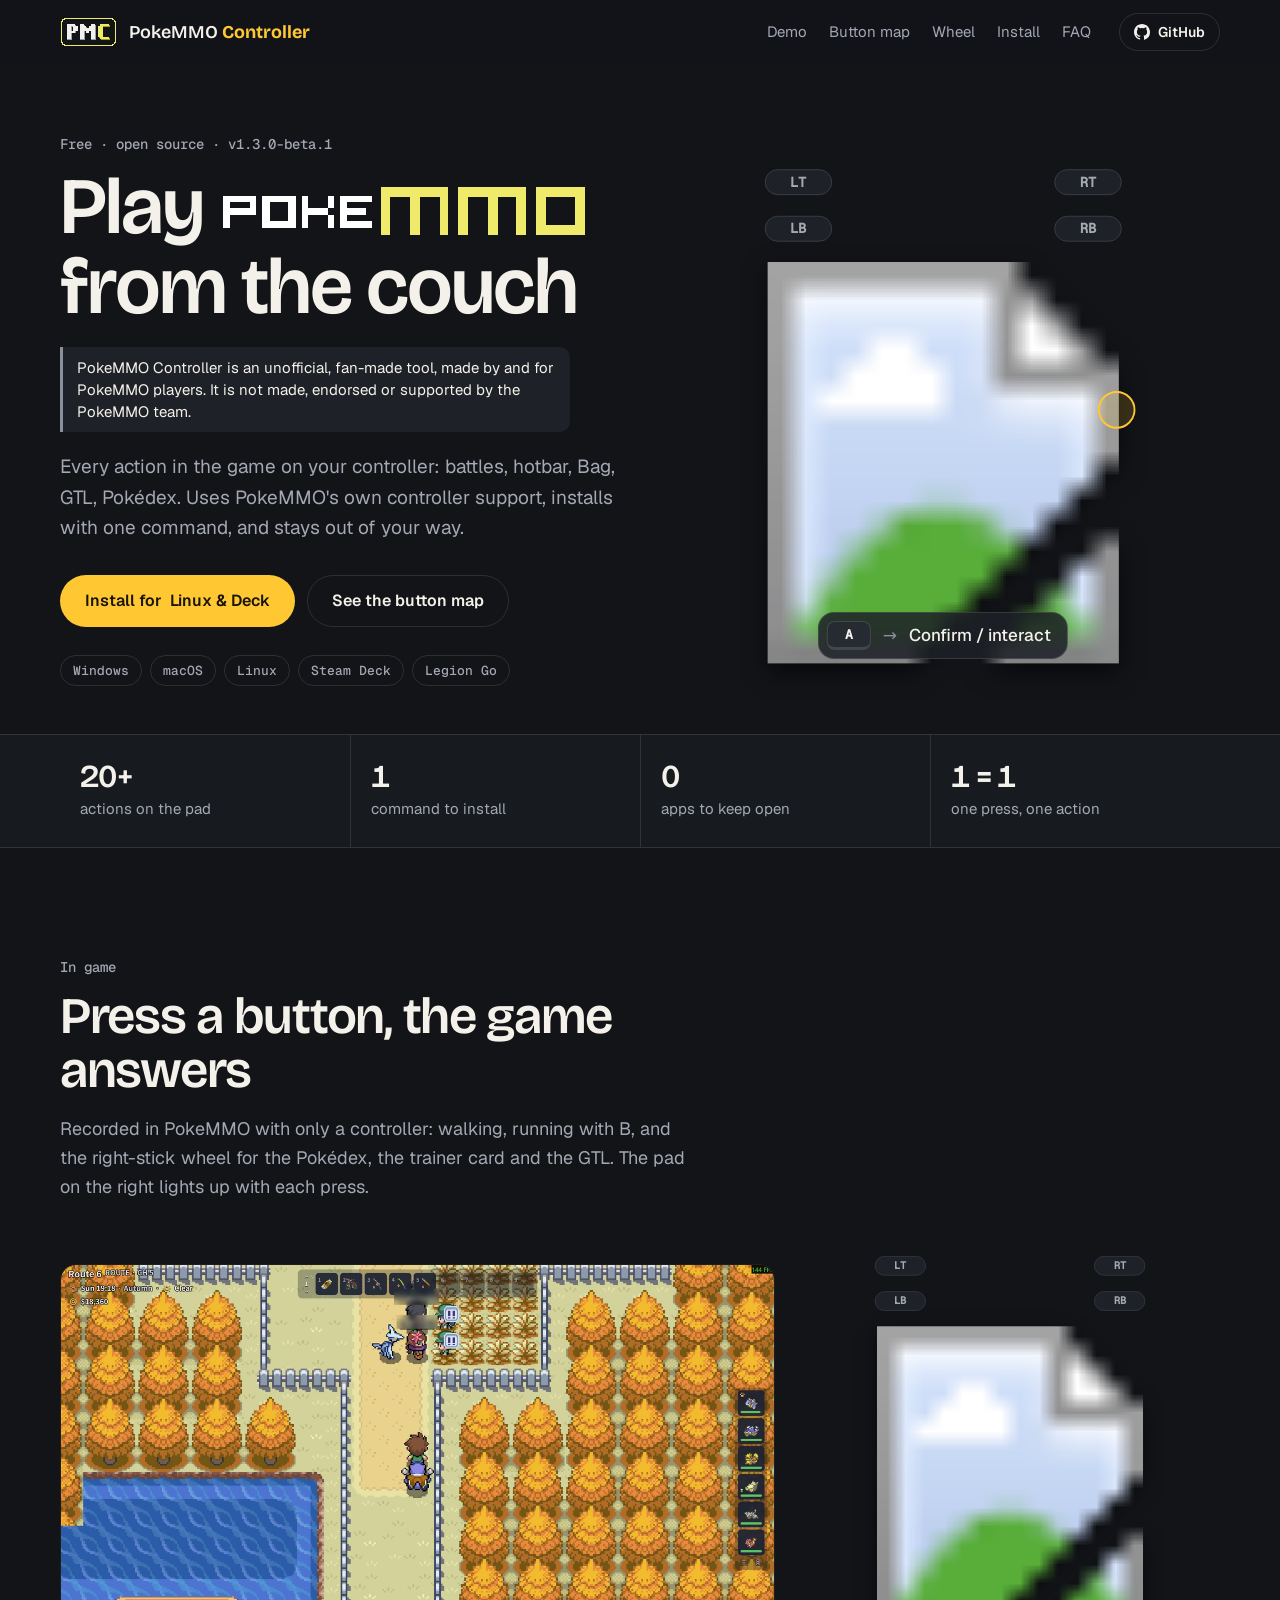
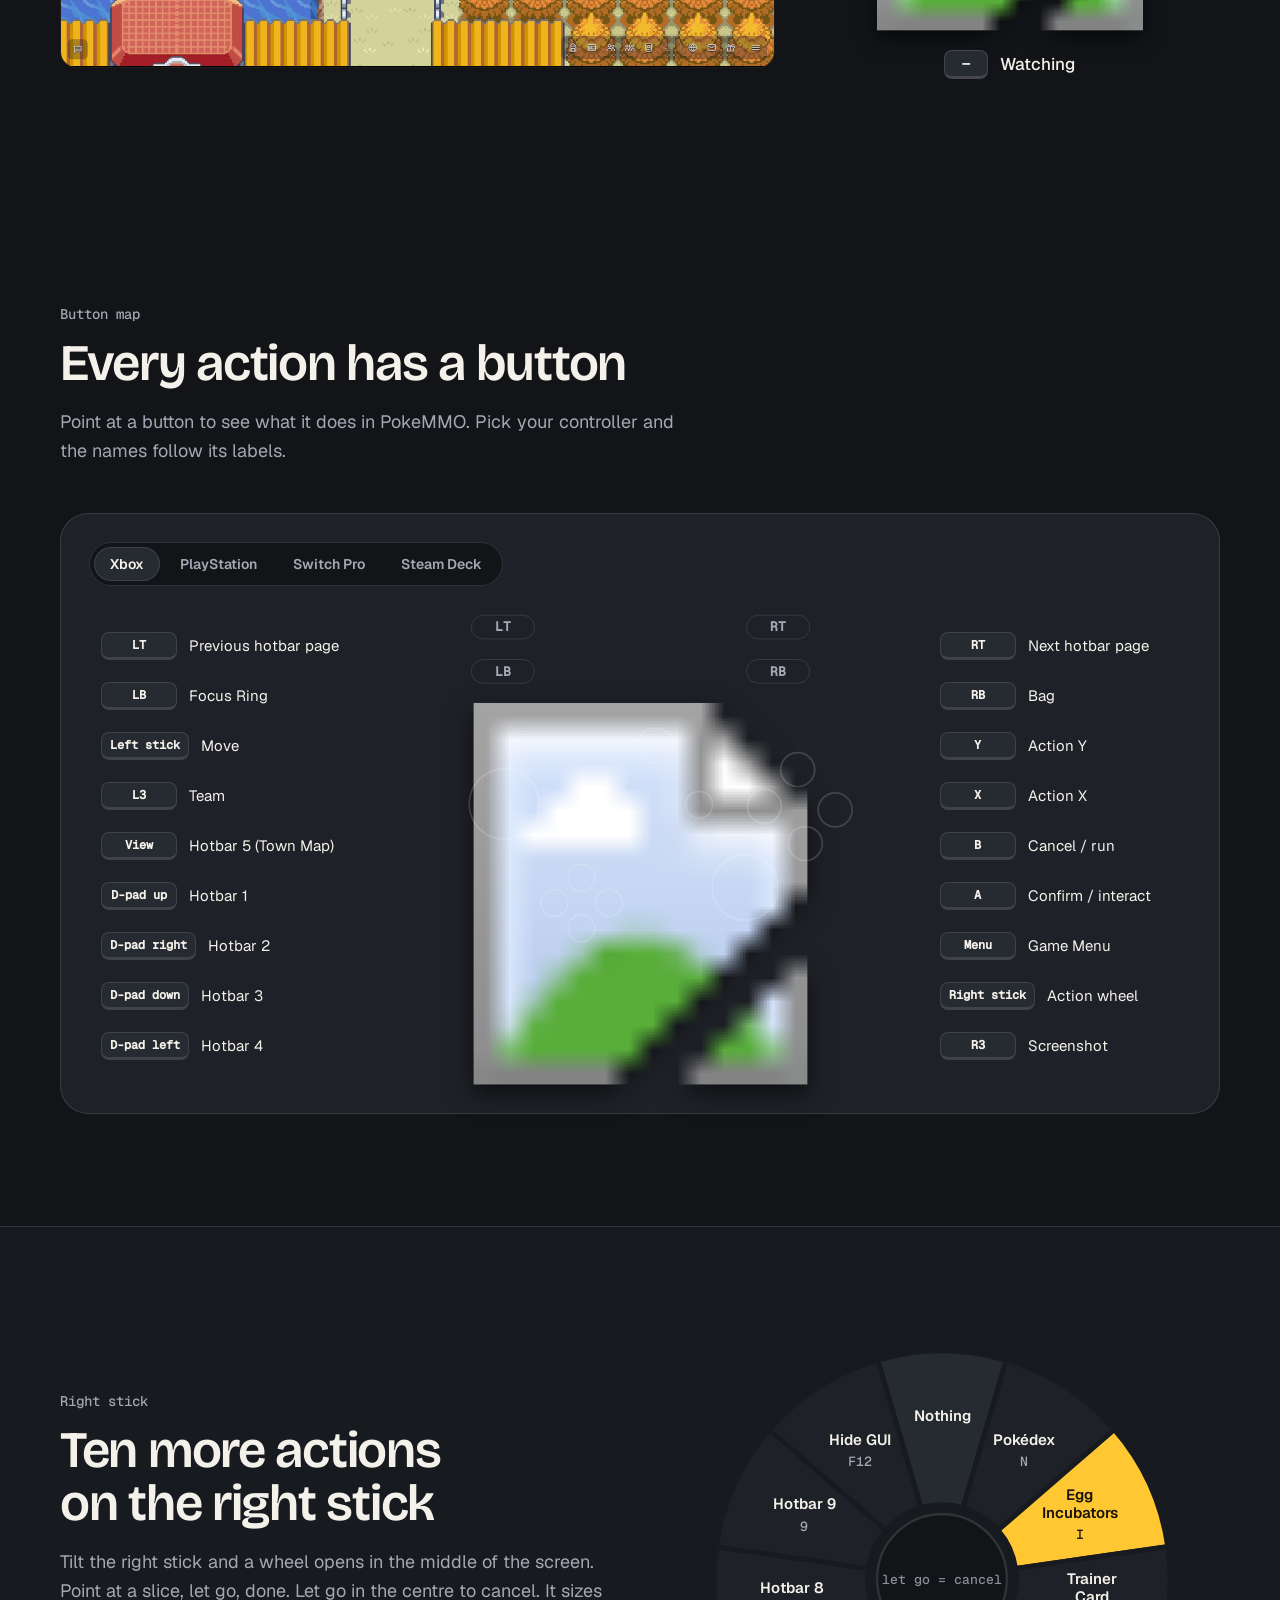
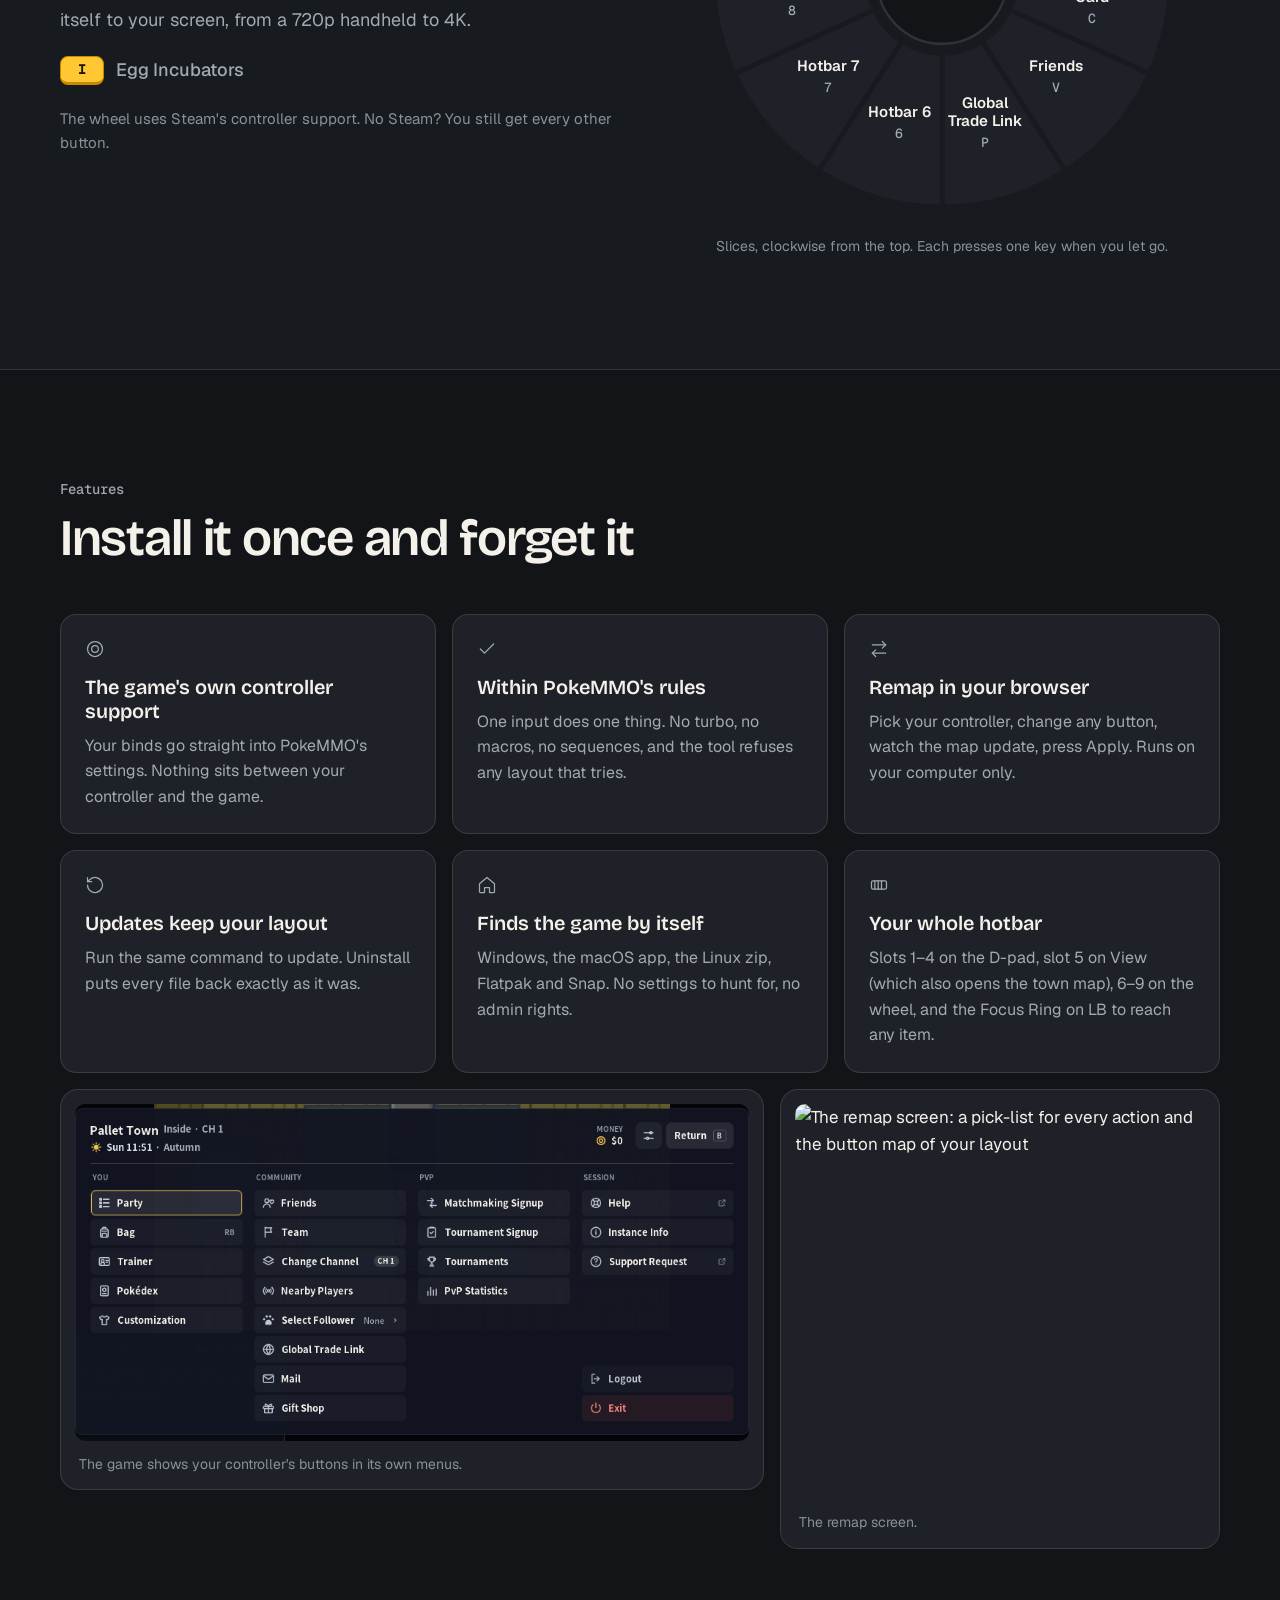
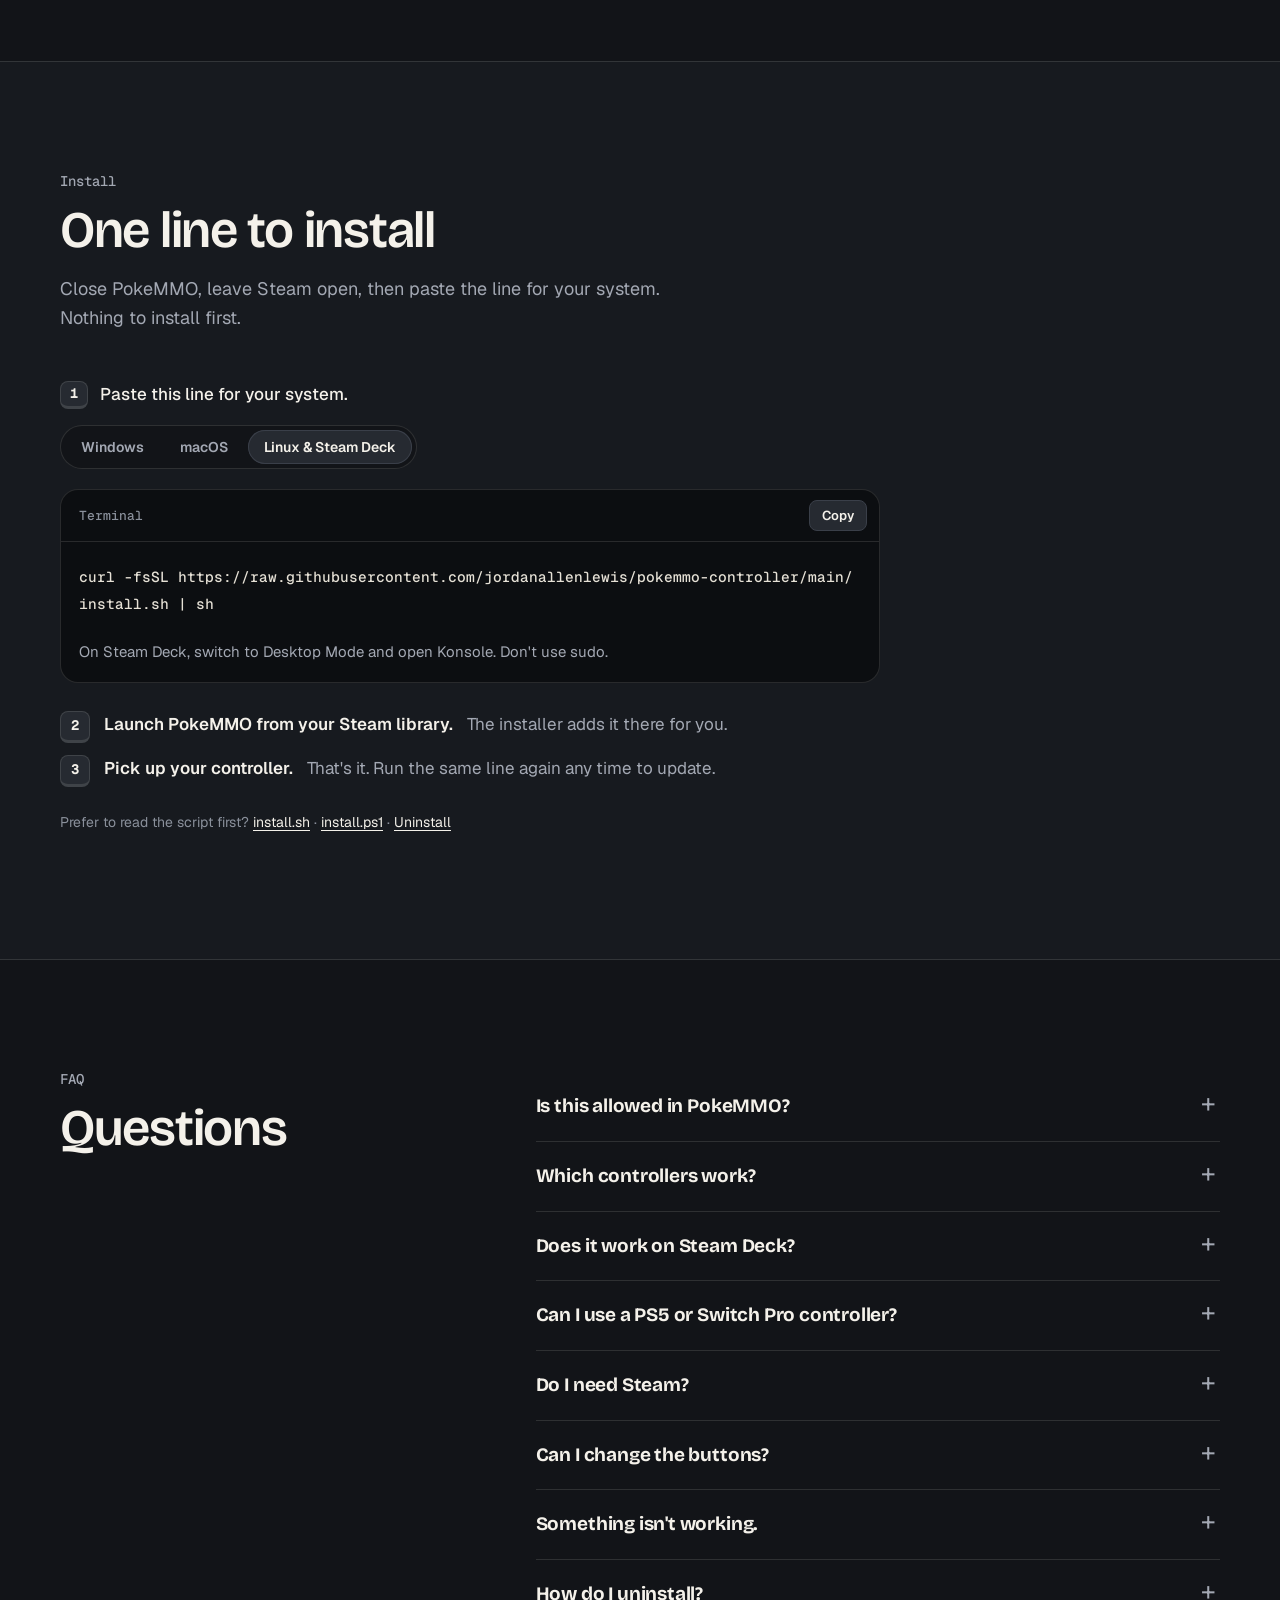
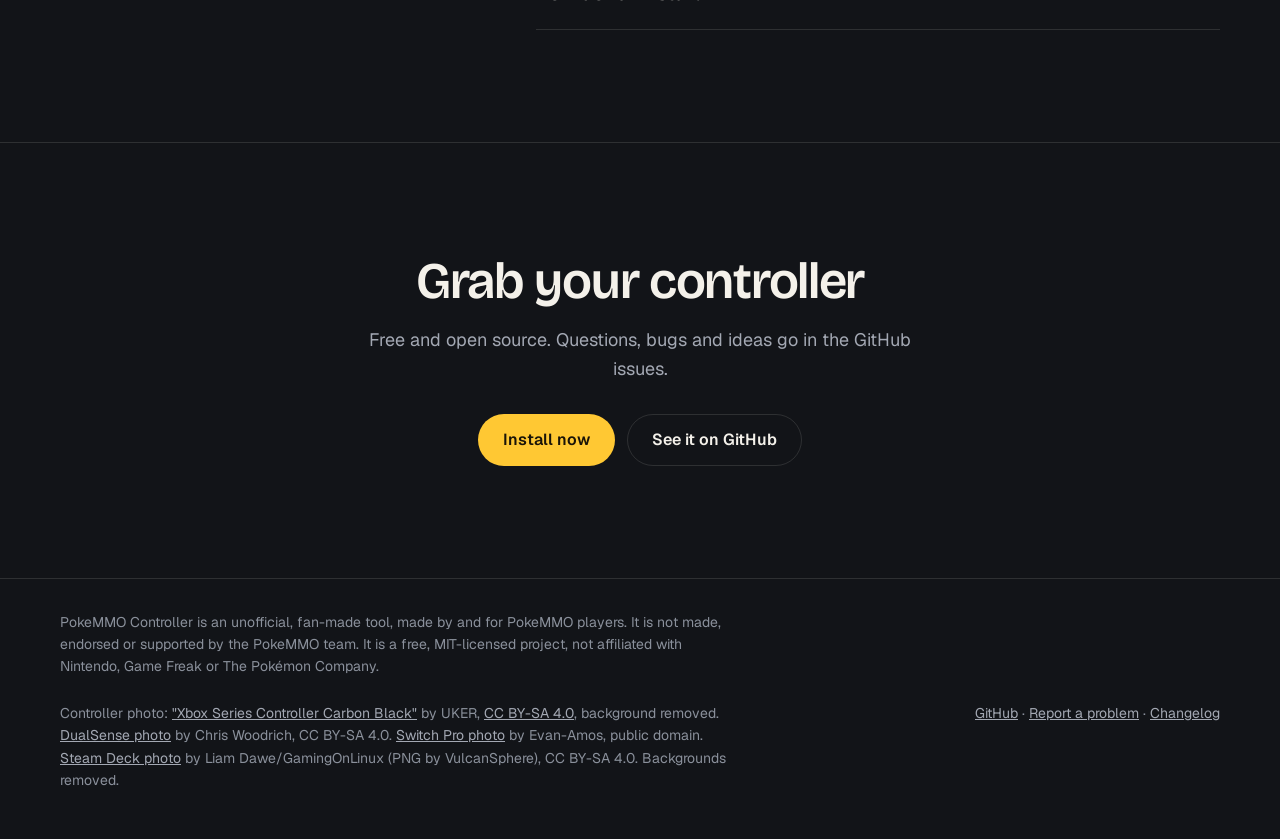
==== commit ebb6371c: "Site: phones get the section links, and the demo video loads only when it is on screen Under 760 px " ====
--- a/site/index.html
+++ b/site/index.html
@@ -68,7 +68,6 @@
         <a class="btn btn-primary" href="#install" data-dl>Install for <span data-os>your computer</span></a>
         <a class="btn btn-ghost" href="#map">See the button map</a>
       </div>
-      <p class="other-os"><span data-os-note hidden></span><a href="#install" data-other-os>Other systems: Windows, macOS, Linux, Steam Deck</a></p>
       <ul class="chips" aria-label="Works with">
         <li>Windows</li><li>macOS</li><li>Linux</li><li>Steam Deck</li><li>Legion Go</li>
       </ul>
@@ -99,7 +98,7 @@
     </div>
     <div class="demo">
       <figure class="demo-video">
-        <video data-demo autoplay muted loop playsinline preload="metadata" poster="assets/demo-poster.jpg" aria-label="PokeMMO played with a controller: walking, running and the right-stick wheel">
+        <video data-demo muted loop playsinline preload="none" data-poster="assets/demo-poster.jpg" aria-label="PokeMMO played with a controller: walking, running and the right-stick wheel">
           <source src="assets/demo.webm" type="video/webm">
           <source src="assets/demo.mp4" type="video/mp4">
         </video>
@@ -214,8 +213,7 @@
       <div class="seg" role="tablist" aria-label="Your system">
         <button role="tab" aria-selected="true" data-os-tab="win">Windows</button>
         <button role="tab" aria-selected="false" data-os-tab="mac">macOS</button>
-        <button role="tab" aria-selected="false" data-os-tab="linux">Linux</button>
-        <button role="tab" aria-selected="false" data-os-tab="deck">Steam Deck</button>
+        <button role="tab" aria-selected="false" data-os-tab="linux">Linux &amp; Steam Deck</button>
       </div>
       <div class="term" data-os-panel="win">
         <div class="term-bar"><span>PowerShell</span><button class="copy" data-copy>Copy</button></div>
@@ -230,12 +228,7 @@
       <div class="term" data-os-panel="linux" hidden>
         <div class="term-bar"><span>Terminal</span><button class="copy" data-copy>Copy</button></div>
         <pre><code>curl -fsSL https://raw.githubusercontent.com/jordanallenlewis/pokemmo-controller/main/install.sh | sh</code></pre>
-        <p class="term-hint">Open your terminal, paste, press <kbd>Enter</kbd>. Don't use sudo.</p>
-      </div>
-      <div class="term" data-os-panel="deck" hidden>
-        <div class="term-bar"><span>Konsole</span><button class="copy" data-copy>Copy</button></div>
-        <pre><code>curl -fsSL https://raw.githubusercontent.com/jordanallenlewis/pokemmo-controller/main/install.sh | sh</code></pre>
-        <p class="term-hint">Hold the power button, choose <b>Switch to Desktop</b>, open Konsole, paste. Don't use sudo. Not yet played in game on a Deck: tell us how it goes.</p>
+        <p class="term-hint">On Steam Deck, switch to Desktop Mode and open Konsole. Don't use sudo.</p>
       </div>
       <ol class="steps" start="2">
         <li><b>Launch PokeMMO from your Steam library.</b> The installer adds it there for you.</li>
--- a/site/styles.css
+++ b/site/styles.css
@@ -46,7 +46,14 @@
 .nav nav { display: flex; gap: 22px; margin-left: auto; }
 .nav nav a { color: var(--muted); text-decoration: none; font-size: 15px; }
 .nav nav a:hover { color: var(--ink); }
-@media (max-width: 760px) { .nav nav { display: none; } .gh { margin-left: auto; } }
+@media (max-width: 760px) {
+  .gh { margin-left: auto; }
+  .nav-in { flex-wrap: wrap; height: auto; row-gap: 0; padding-top: 12px; }
+  .nav nav { order: 3; flex: 1 0 100%; margin: 10px 0 0; gap: 8px; overflow-x: auto; padding-bottom: 12px; scrollbar-width: none; }
+  .nav nav::-webkit-scrollbar { display: none; }
+  .nav nav a { flex: none; display: inline-flex; align-items: center; min-height: 44px; padding: 0 14px; border: 1px solid var(--line); border-radius: 999px; font-size: 14px; }
+  html { scroll-padding-top: 140px; }
+}
 
 /* buttons */
 .btn { display: inline-flex; align-items: center; gap: 8px; height: 52px; padding: 0 24px; border-radius: 999px; font: 600 16px/1 var(--text); text-decoration: none; border: 1px solid transparent; cursor: pointer; transition: background-color .15s var(--ease), border-color .15s var(--ease), transform .12s var(--ease); }
@@ -223,6 +230,3 @@
 /* narrow phones: the GitHub button shows only its icon and count so the name never collides with it */
 @media (max-width: 480px) { .gh > span:not(.stars) { display: none; } .brand { font-size: 17px; gap: 10px; } .nav-in { gap: 12px; } }
 @media (max-width: 900px) { .demo { grid-template-columns: 1fr; } .demo-side .pad { max-width: 360px; } }
-.other-os { margin: 14px 0 0; font-size: 14px; color: var(--muted); }
-.other-os a { color: var(--muted); text-underline-offset: 3px; }
-.other-os a:hover { color: var(--ink); }
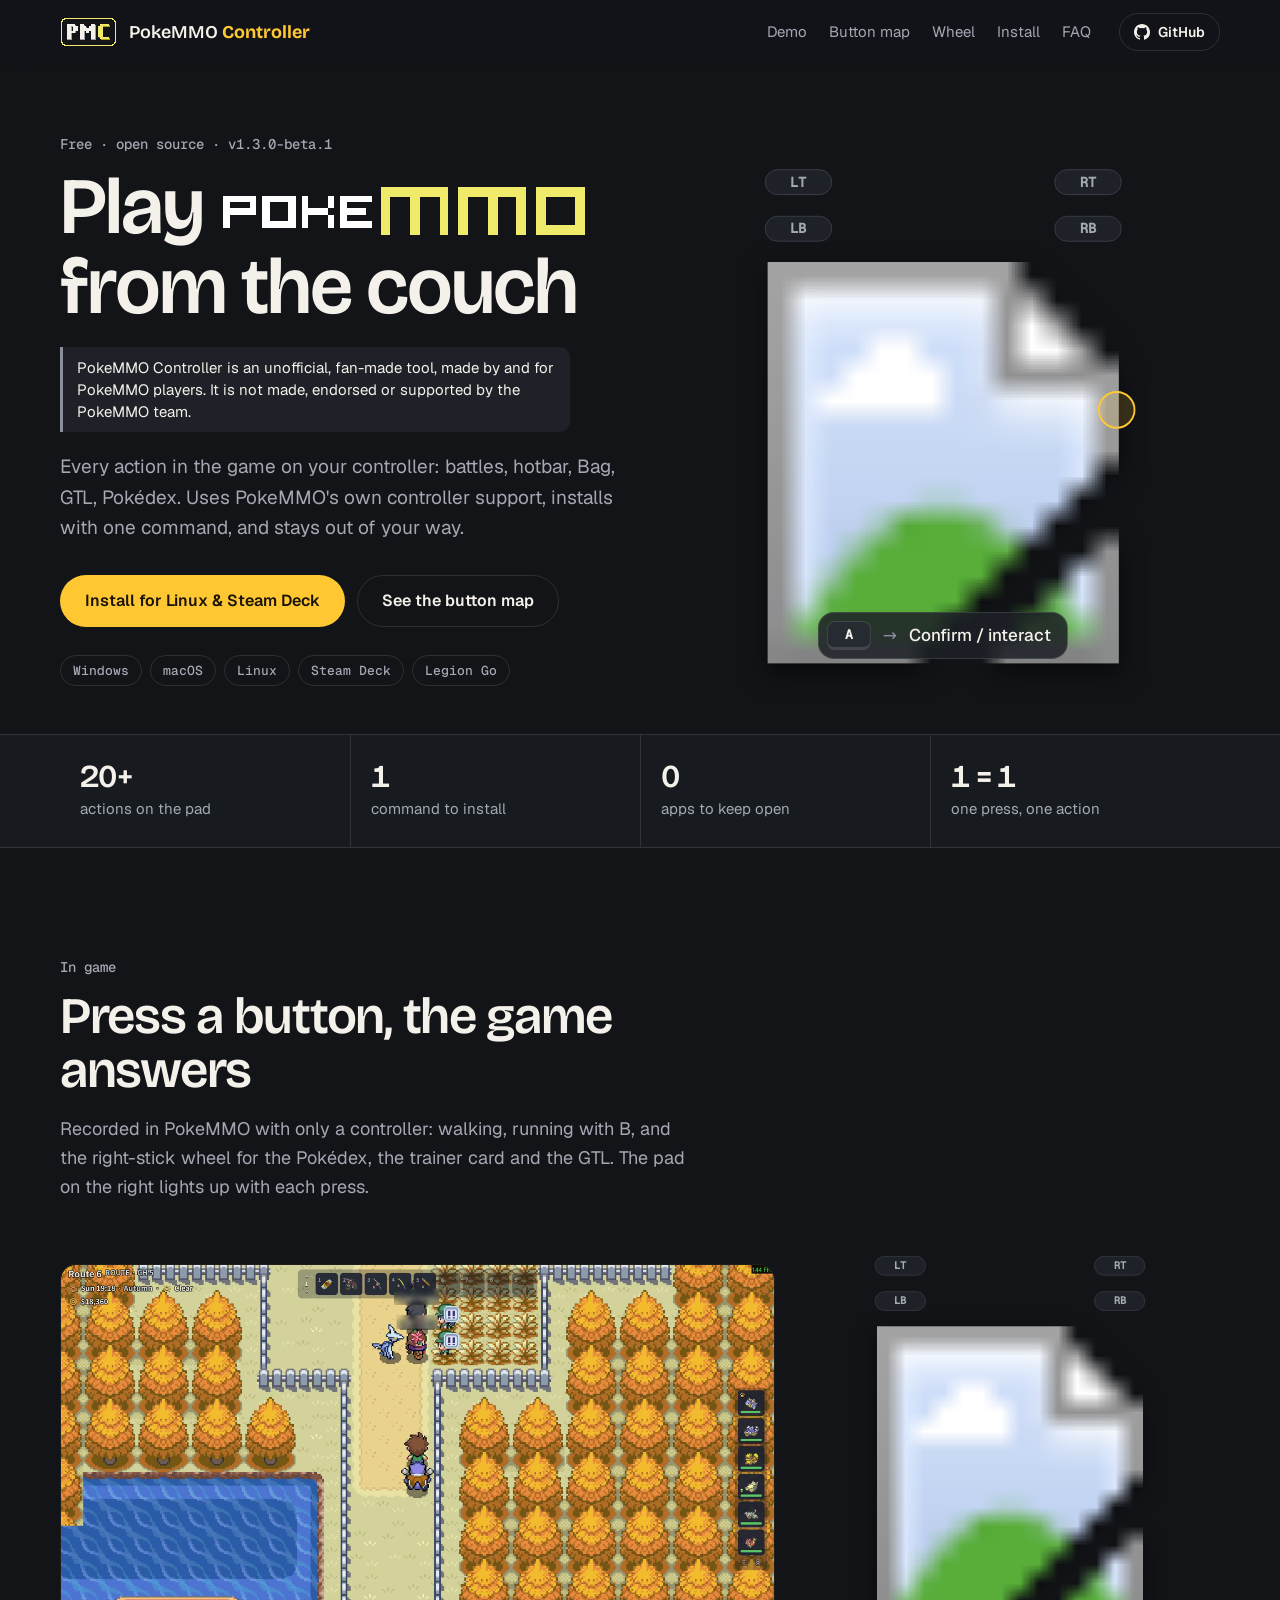
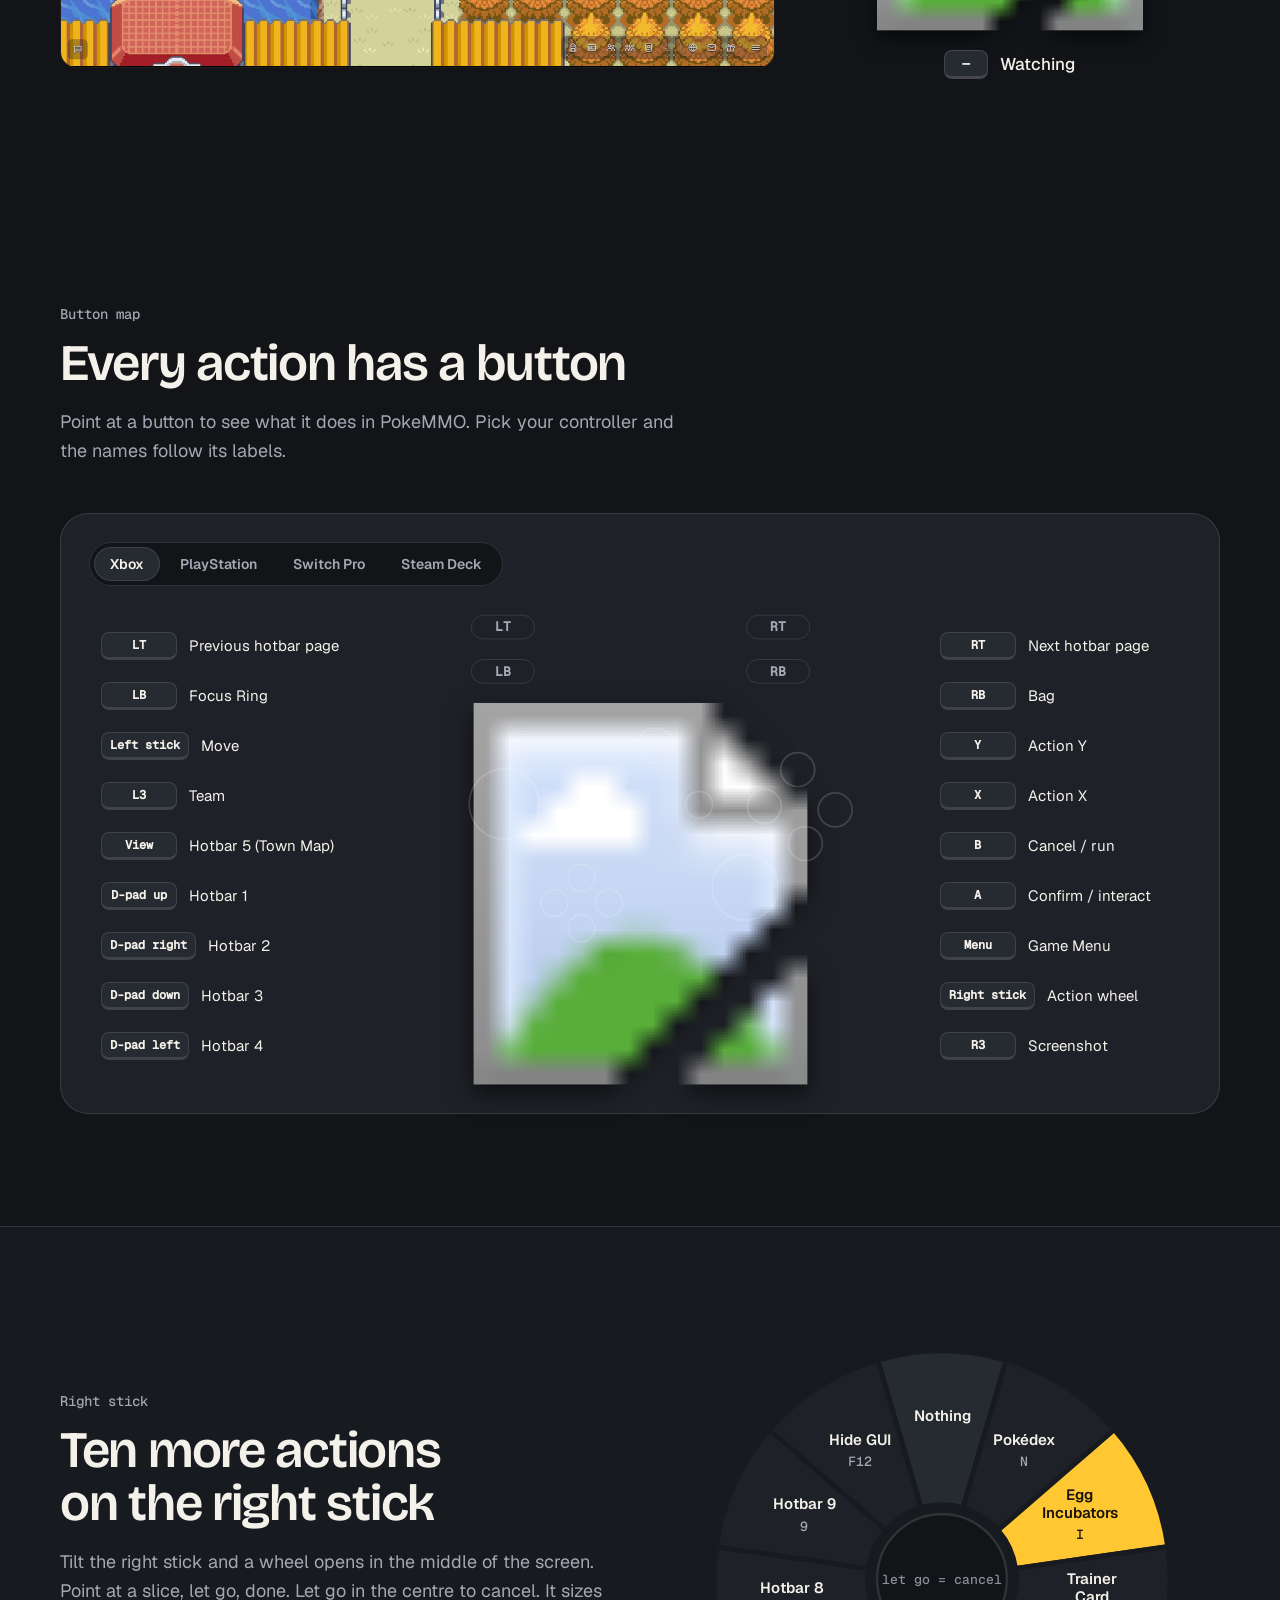
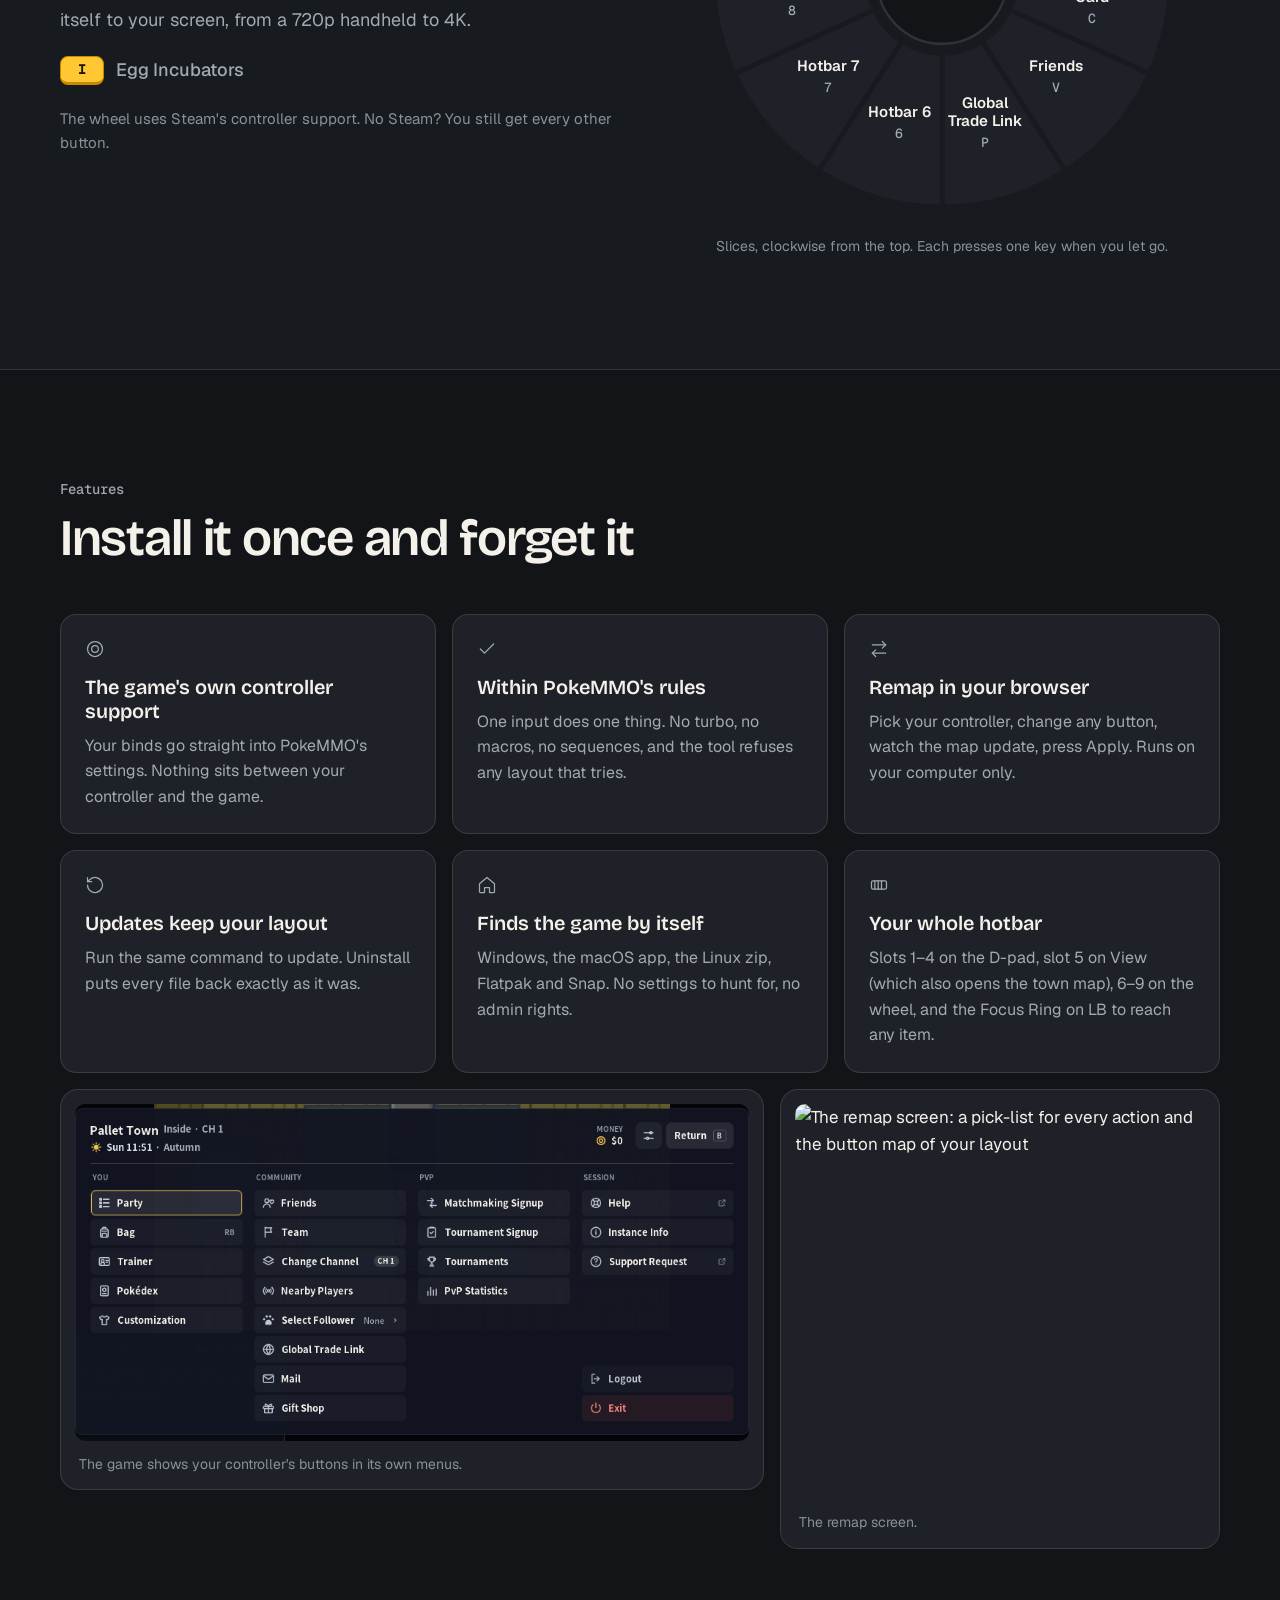
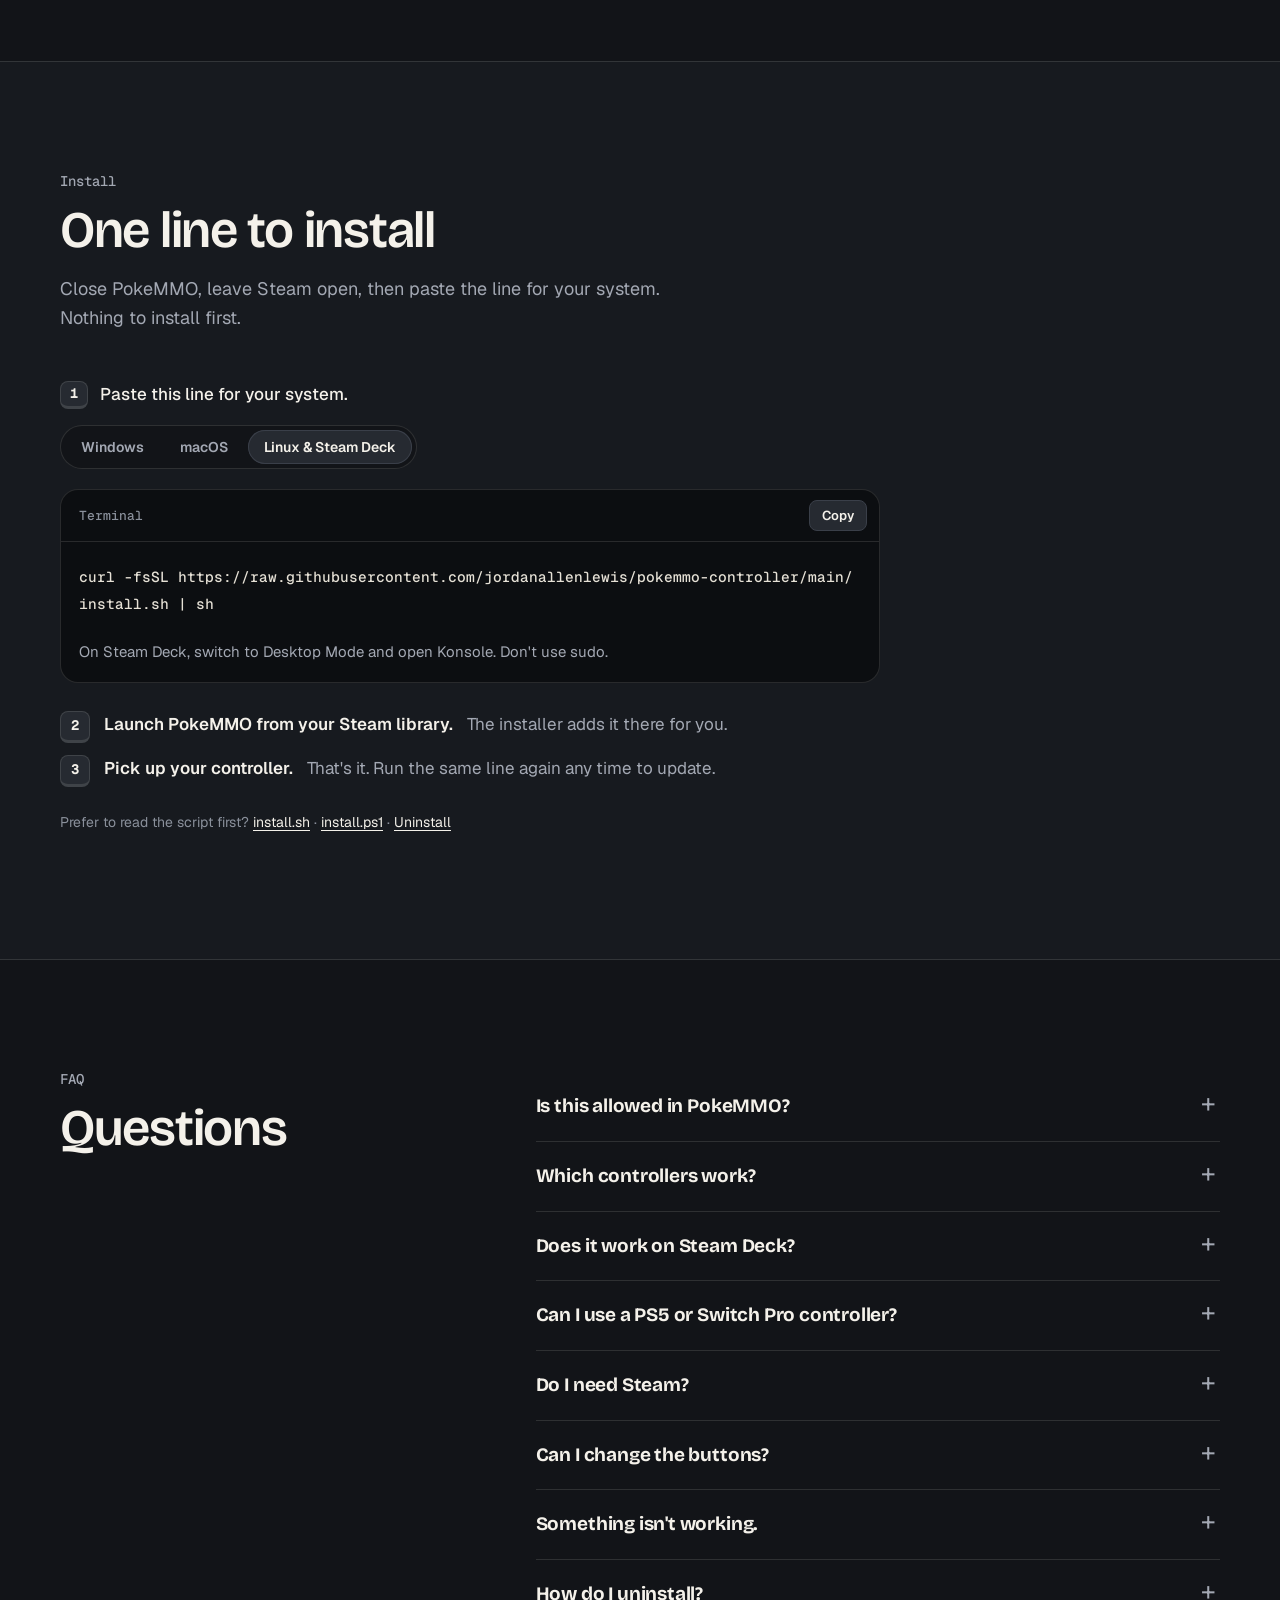
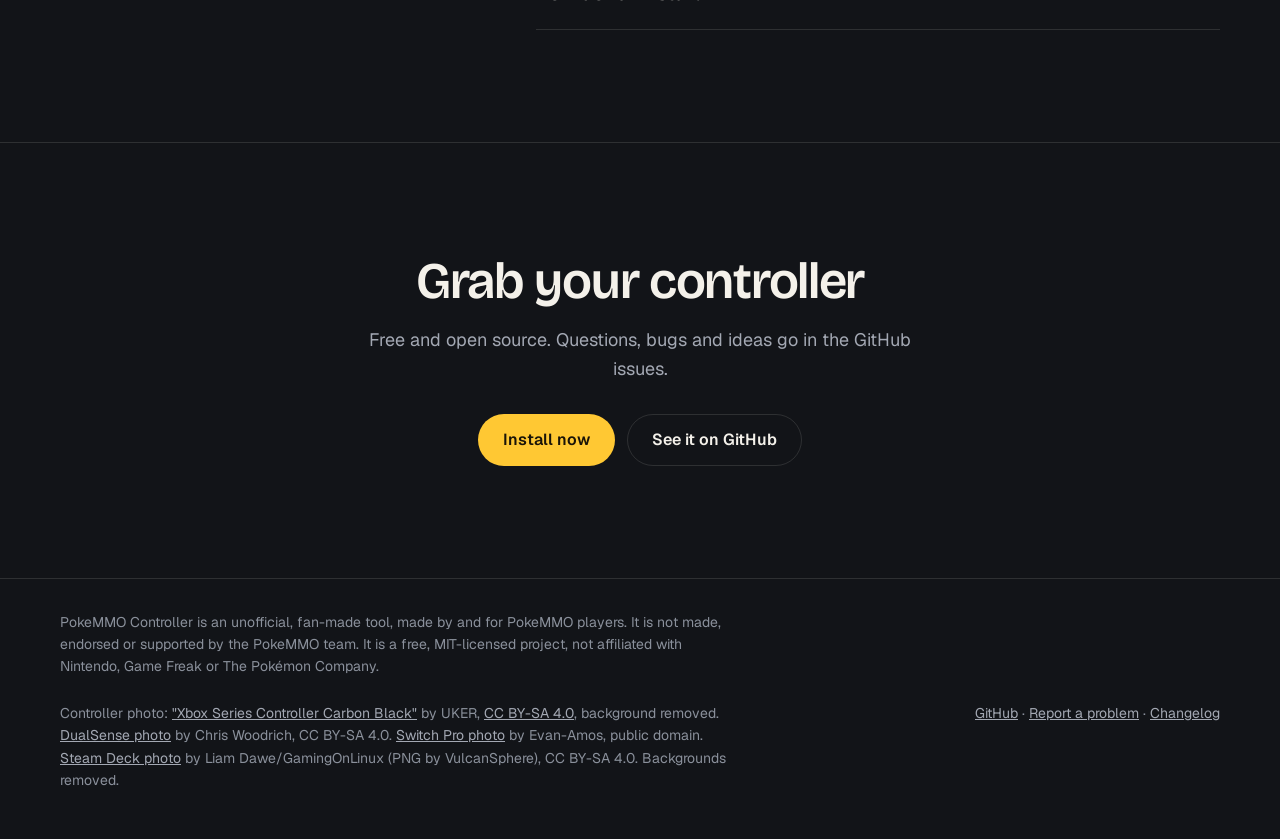
==== commit 7a5aa1d2: "Site: the install button names the right system, and phones are told to use a computer On an Android" ====
--- a/site/index.html
+++ b/site/index.html
@@ -65,7 +65,7 @@
       <p class="unofficial" role="note">PokeMMO Controller is an unofficial, fan-made tool, made by and for PokeMMO players. It is not made, endorsed or supported by the PokeMMO team.</p>
       <p class="lede">Every action in the game on your controller: battles, hotbar, Bag, GTL, Pokédex. Uses PokeMMO's own controller support, installs with one command, and stays out of your way.</p>
       <div class="cta">
-        <a class="btn btn-primary" href="#install" data-dl>Install for <span data-os>your computer</span></a>
+        <a class="btn btn-primary" href="#install" data-dl>Install on your computer</a>
         <a class="btn btn-ghost" href="#map">See the button map</a>
       </div>
       <ul class="chips" aria-label="Works with">
@@ -98,7 +98,7 @@
     </div>
     <div class="demo">
       <figure class="demo-video">
-        <video data-demo muted loop playsinline preload="none" data-poster="assets/demo-poster.jpg" aria-label="PokeMMO played with a controller: walking, running and the right-stick wheel">
+        <video data-demo autoplay muted loop playsinline preload="metadata" poster="assets/demo-poster.jpg" aria-label="PokeMMO played with a controller: walking, running and the right-stick wheel">
           <source src="assets/demo.webm" type="video/webm">
           <source src="assets/demo.mp4" type="video/mp4">
         </video>
@@ -207,6 +207,7 @@
       <p class="eyebrow">Install</p>
       <h2>One line to install</h2>
       <p>Close PokeMMO, leave Steam open, then paste the line for your system. Nothing to install first.</p>
+      <p class="phone-note" data-phone-note hidden>On a phone? Open this page on the computer you play on, or send yourself the link. The lines below are for a computer.</p>
     </div>
     <div class="install">
       <p class="step1"><span>1</span> Paste this line for your system.</p>
--- a/site/styles.css
+++ b/site/styles.css
@@ -46,14 +46,7 @@
 .nav nav { display: flex; gap: 22px; margin-left: auto; }
 .nav nav a { color: var(--muted); text-decoration: none; font-size: 15px; }
 .nav nav a:hover { color: var(--ink); }
-@media (max-width: 760px) {
-  .gh { margin-left: auto; }
-  .nav-in { flex-wrap: wrap; height: auto; row-gap: 0; padding-top: 12px; }
-  .nav nav { order: 3; flex: 1 0 100%; margin: 10px 0 0; gap: 8px; overflow-x: auto; padding-bottom: 12px; scrollbar-width: none; }
-  .nav nav::-webkit-scrollbar { display: none; }
-  .nav nav a { flex: none; display: inline-flex; align-items: center; min-height: 44px; padding: 0 14px; border: 1px solid var(--line); border-radius: 999px; font-size: 14px; }
-  html { scroll-padding-top: 140px; }
-}
+@media (max-width: 760px) { .nav nav { display: none; } .gh { margin-left: auto; } }
 
 /* buttons */
 .btn { display: inline-flex; align-items: center; gap: 8px; height: 52px; padding: 0 24px; border-radius: 999px; font: 600 16px/1 var(--text); text-decoration: none; border: 1px solid transparent; cursor: pointer; transition: background-color .15s var(--ease), border-color .15s var(--ease), transform .12s var(--ease); }
@@ -230,3 +223,5 @@
 /* narrow phones: the GitHub button shows only its icon and count so the name never collides with it */
 @media (max-width: 480px) { .gh > span:not(.stars) { display: none; } .brand { font-size: 17px; gap: 10px; } .nav-in { gap: 12px; } }
 @media (max-width: 900px) { .demo { grid-template-columns: 1fr; } .demo-side .pad { max-width: 360px; } }
+
+.phone-note { margin-top: 14px; padding: 12px 16px; border-left: 3px solid var(--yellow); background: var(--surface); border-radius: 8px; color: var(--ink); }
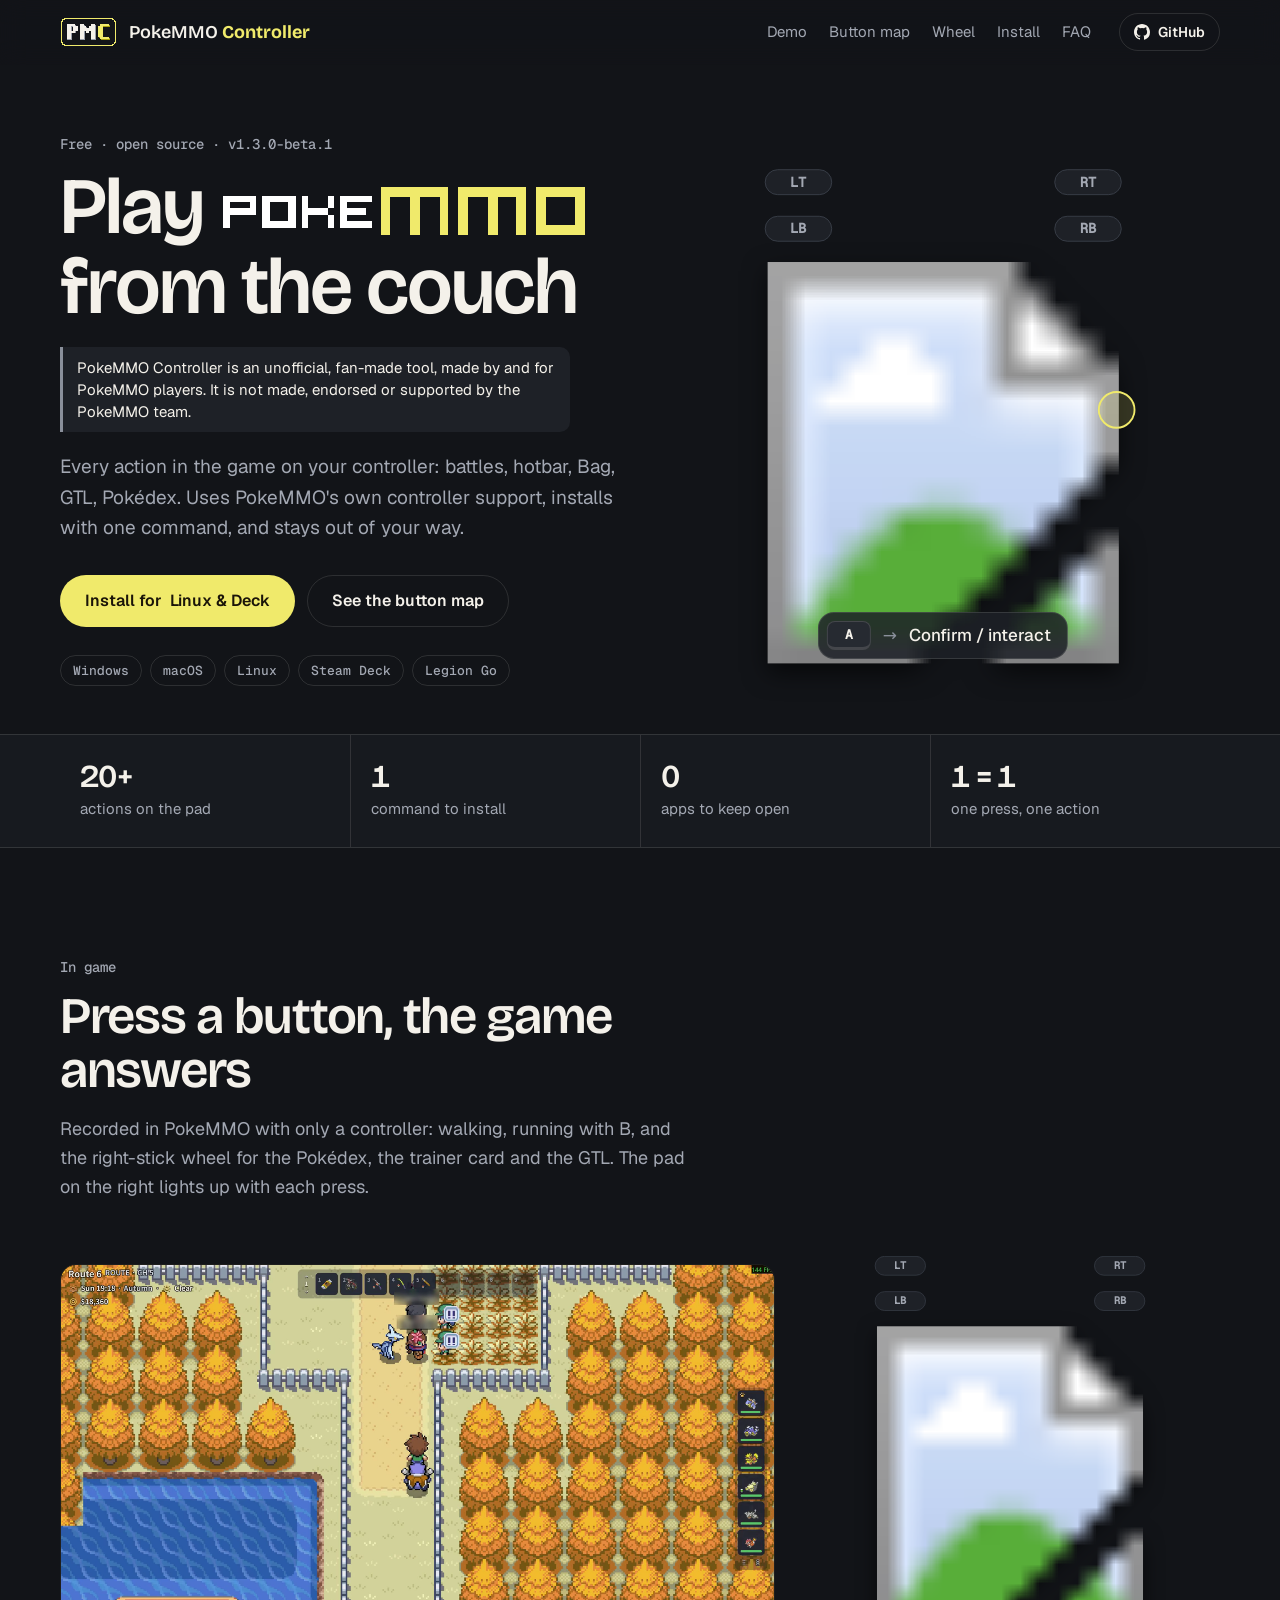
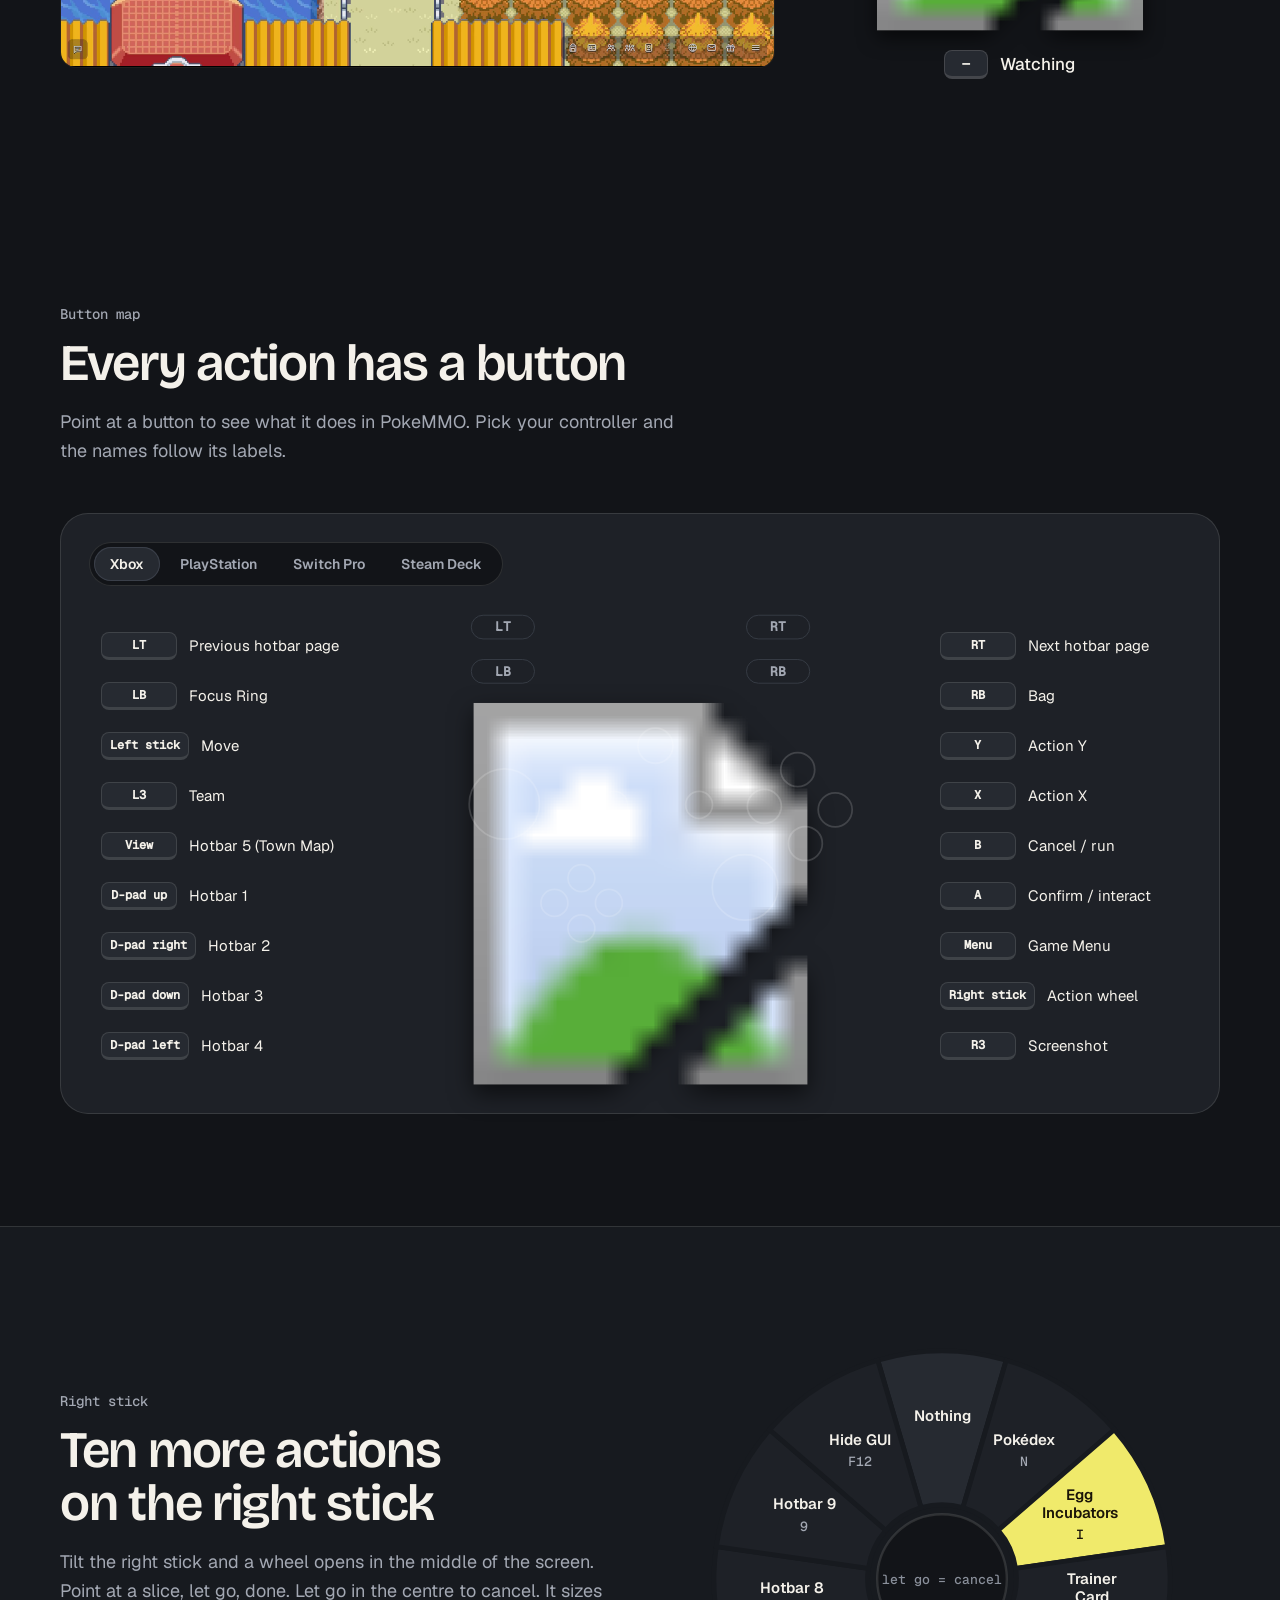
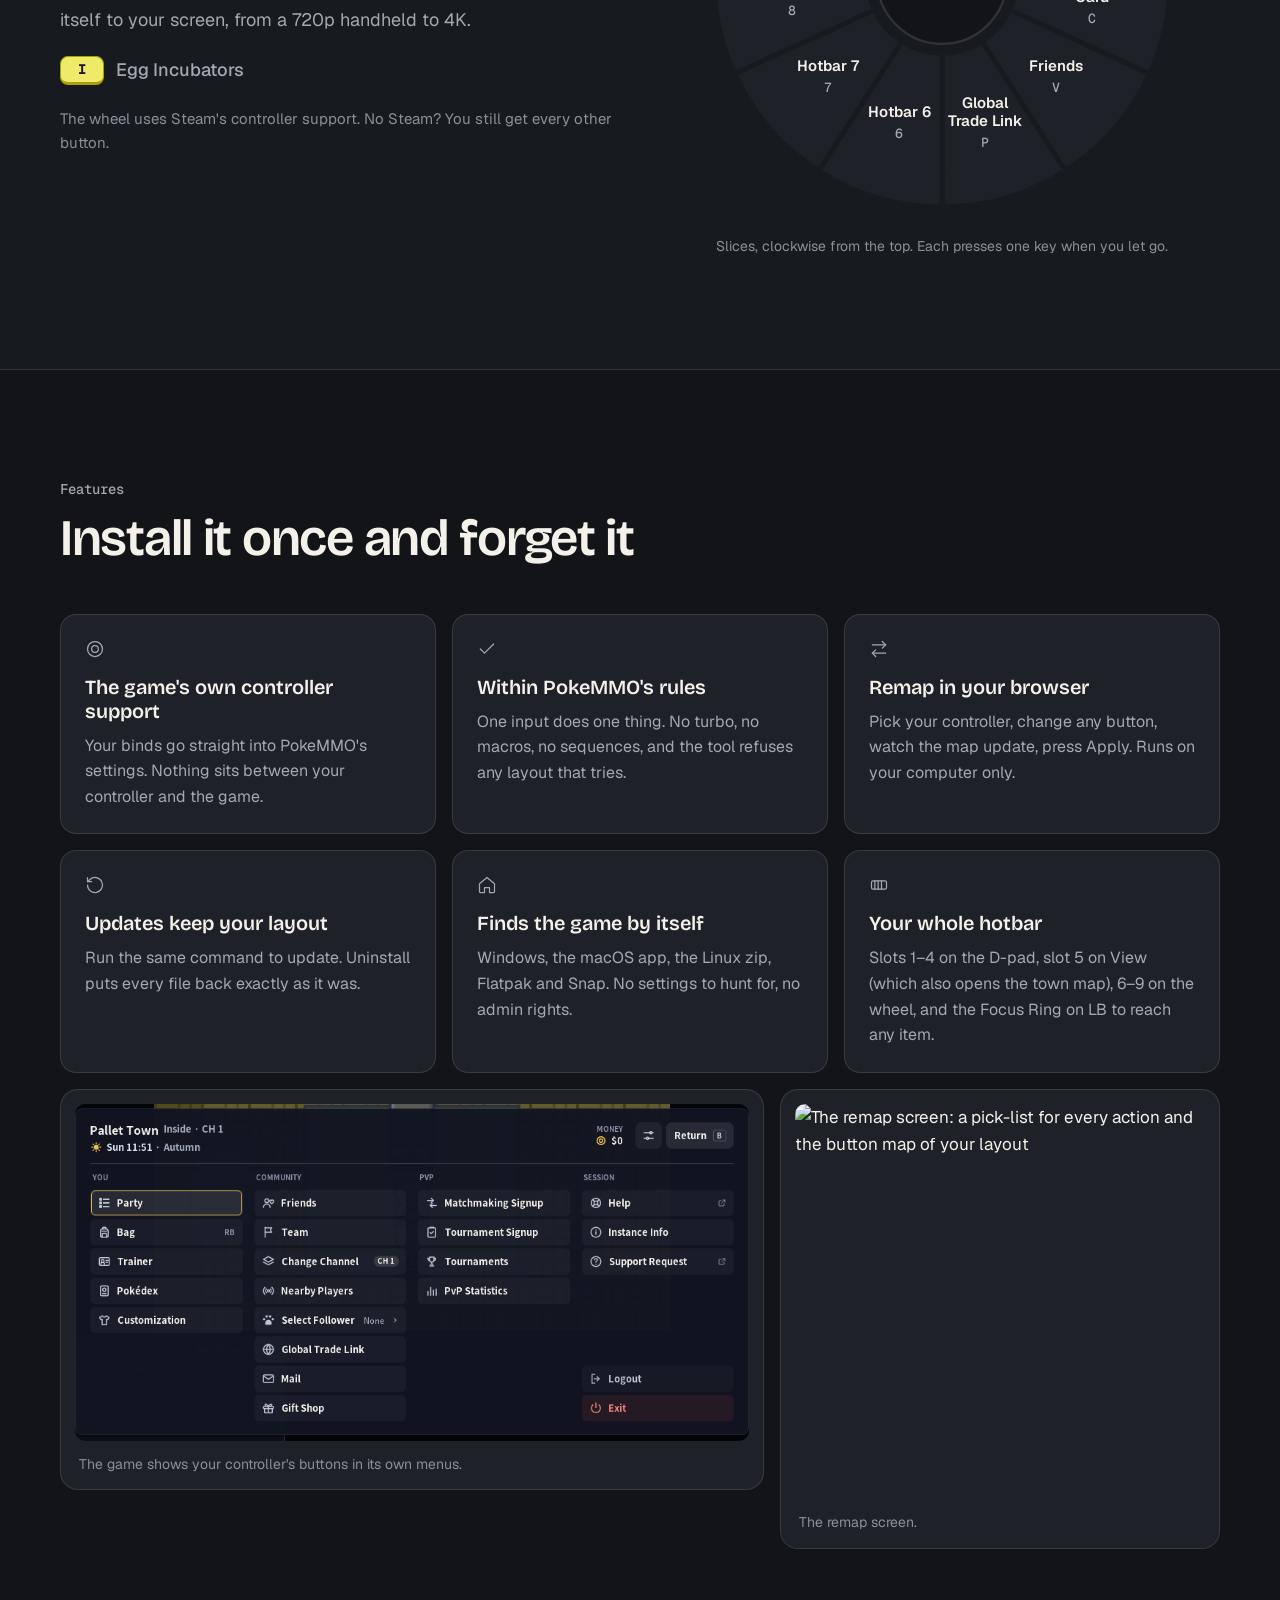
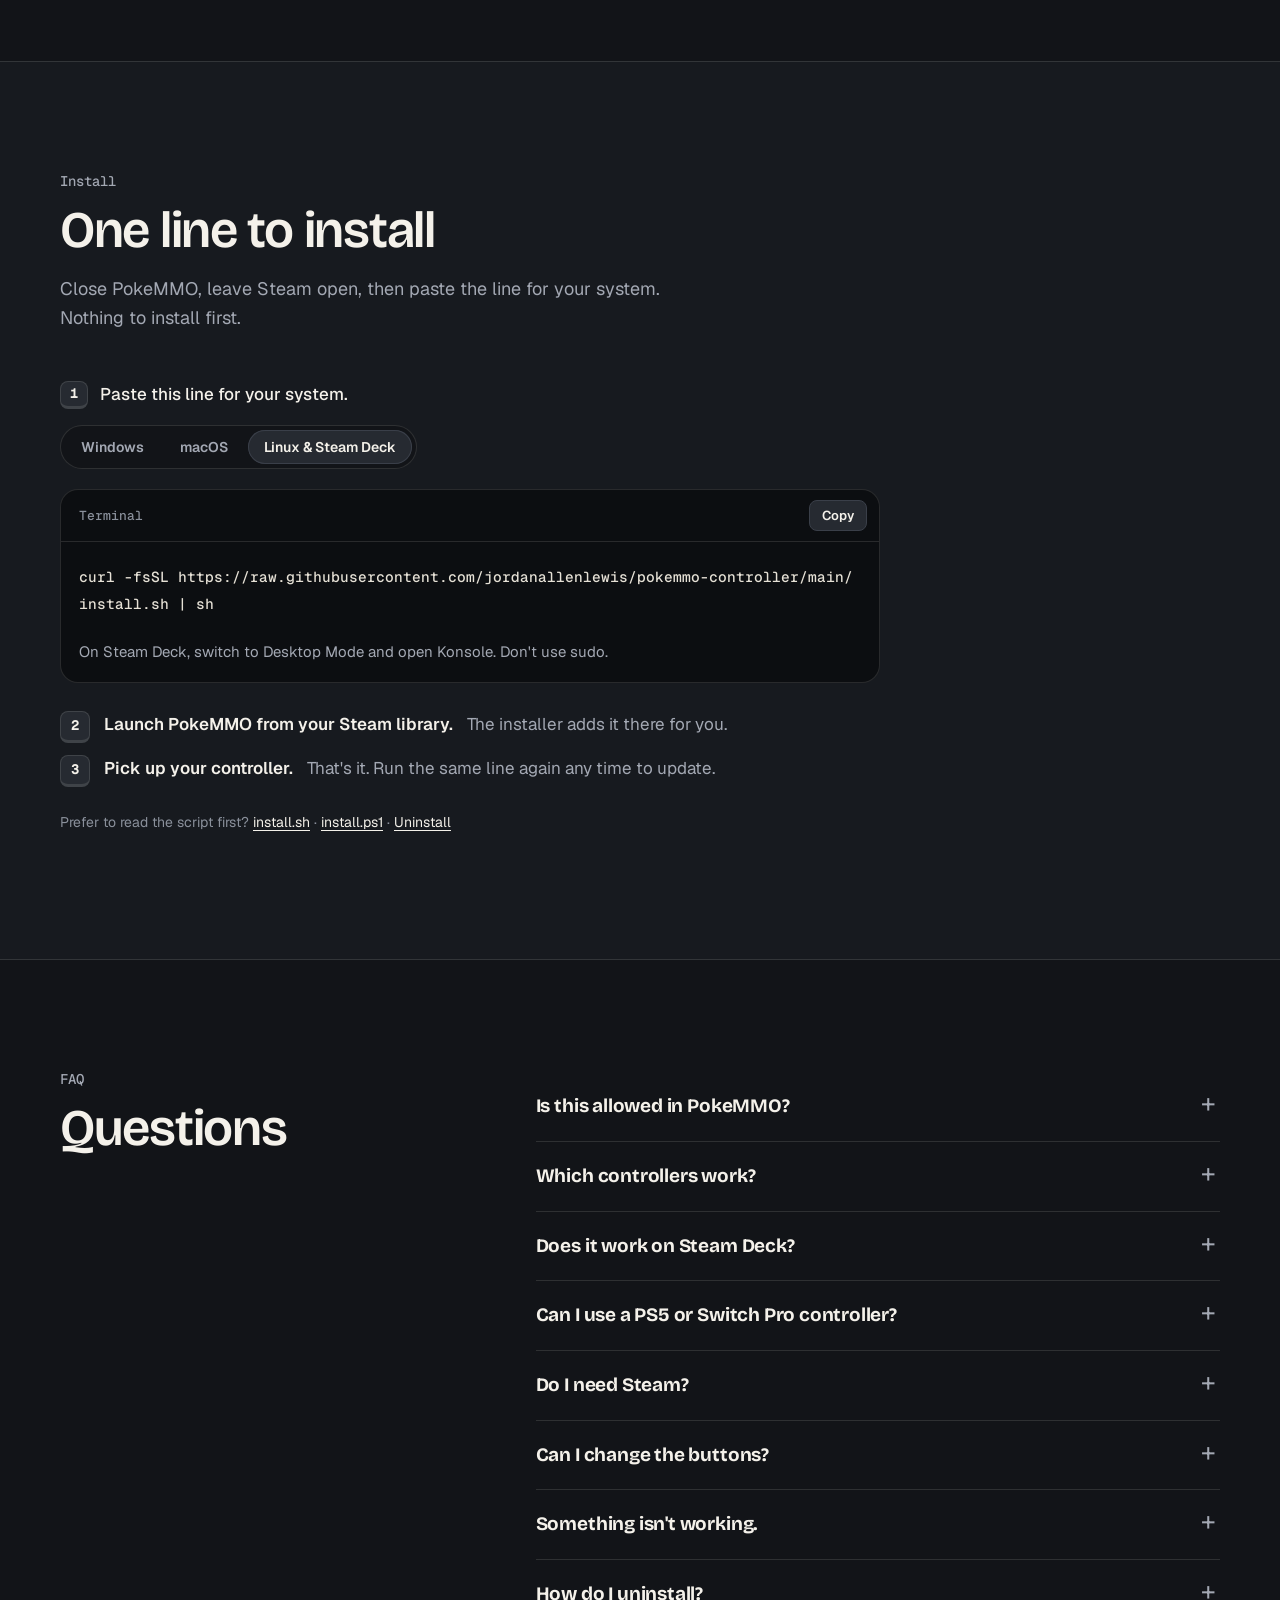
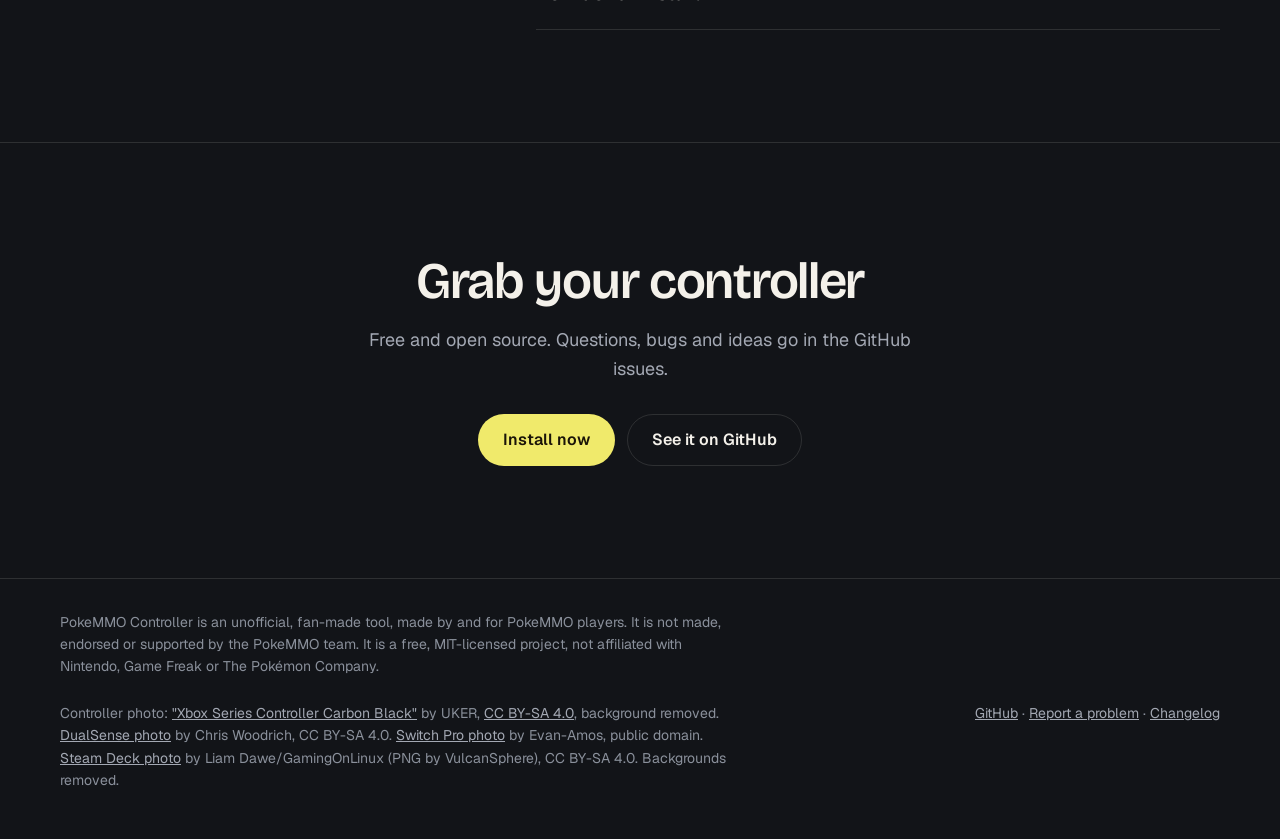
==== commit c815c150: "Site: phones get the section links, and the demo video loads only when it is on screen (#92) Under 7" ====
--- a/site/index.html
+++ b/site/index.html
@@ -65,7 +65,7 @@
       <p class="unofficial" role="note">PokeMMO Controller is an unofficial, fan-made tool, made by and for PokeMMO players. It is not made, endorsed or supported by the PokeMMO team.</p>
       <p class="lede">Every action in the game on your controller: battles, hotbar, Bag, GTL, Pokédex. Uses PokeMMO's own controller support, installs with one command, and stays out of your way.</p>
       <div class="cta">
-        <a class="btn btn-primary" href="#install" data-dl>Install on your computer</a>
+        <a class="btn btn-primary" href="#install" data-dl>Install for <span data-os>your computer</span></a>
         <a class="btn btn-ghost" href="#map">See the button map</a>
       </div>
       <ul class="chips" aria-label="Works with">
@@ -98,7 +98,7 @@
     </div>
     <div class="demo">
       <figure class="demo-video">
-        <video data-demo autoplay muted loop playsinline preload="metadata" poster="assets/demo-poster.jpg" aria-label="PokeMMO played with a controller: walking, running and the right-stick wheel">
+        <video data-demo muted loop playsinline preload="none" data-poster="assets/demo-poster.jpg" aria-label="PokeMMO played with a controller: walking, running and the right-stick wheel">
           <source src="assets/demo.webm" type="video/webm">
           <source src="assets/demo.mp4" type="video/mp4">
         </video>
@@ -207,7 +207,6 @@
       <p class="eyebrow">Install</p>
       <h2>One line to install</h2>
       <p>Close PokeMMO, leave Steam open, then paste the line for your system. Nothing to install first.</p>
-      <p class="phone-note" data-phone-note hidden>On a phone? Open this page on the computer you play on, or send yourself the link. The lines below are for a computer.</p>
     </div>
     <div class="install">
       <p class="step1"><span>1</span> Paste this line for your system.</p>
--- a/site/styles.css
+++ b/site/styles.css
@@ -10,9 +10,11 @@
   --ink: #f4f1ea;
   --muted: #a3a8b3;
   --dim: #8a909b;
-  --yellow: #ffc833;      /* calls to action only */
+  --yellow: #f0ea6b;      /* calls to action only */
   --yellow-ink: #1a1408;
-  --accent-soft: rgba(255, 200, 51, .14);
+  --yellow-hover: #f5f199;  /* accent lightened 8 points (HSL), see brand/DESIGN.md */
+  --yellow-edge: #a8a10b;   /* accent darkened to L35, for 1px edges on the accent */
+  --accent-soft: rgba(240, 234, 107, .14);
   --ease: cubic-bezier(0.22, 1, 0.36, 1);
   --radius: 18px;
   --wrap: 1160px;
@@ -46,13 +48,20 @@
 .nav nav { display: flex; gap: 22px; margin-left: auto; }
 .nav nav a { color: var(--muted); text-decoration: none; font-size: 15px; }
 .nav nav a:hover { color: var(--ink); }
-@media (max-width: 760px) { .nav nav { display: none; } .gh { margin-left: auto; } }
+@media (max-width: 760px) {
+  .gh { margin-left: auto; }
+  .nav-in { flex-wrap: wrap; height: auto; row-gap: 0; padding-top: 12px; }
+  .nav nav { order: 3; flex: 1 0 100%; margin: 10px 0 0; gap: 8px; overflow-x: auto; padding-bottom: 12px; scrollbar-width: none; }
+  .nav nav::-webkit-scrollbar { display: none; }
+  .nav nav a { flex: none; display: inline-flex; align-items: center; min-height: 44px; padding: 0 14px; border: 1px solid var(--line); border-radius: 999px; font-size: 14px; }
+  html { scroll-padding-top: 140px; }
+}
 
 /* buttons */
 .btn { display: inline-flex; align-items: center; gap: 8px; height: 52px; padding: 0 24px; border-radius: 999px; font: 600 16px/1 var(--text); text-decoration: none; border: 1px solid transparent; cursor: pointer; transition: background-color .15s var(--ease), border-color .15s var(--ease), transform .12s var(--ease); }
 .btn:active { transform: scale(.98); }
 .btn-primary { background: var(--yellow); color: var(--yellow-ink); }
-.btn-primary:hover { background: #ffd35c; }
+.btn-primary:hover { background: var(--yellow-hover); }
 .btn-ghost { background: transparent; color: var(--ink); border-color: var(--line); }
 .btn-ghost:hover { border-color: #4a505c; background: var(--surface); }
 .btn-sm { height: 38px; padding: 0 14px; font-size: 14px; }
@@ -88,7 +97,7 @@
 .pad .ring { fill: transparent; stroke: rgba(255,255,255,0); transition: stroke .2s, fill .2s; }
 .pad .halo { fill: none; stroke: transparent; transition: stroke .25s; }
 .pad-lg .ring { stroke: rgba(255,255,255,.16); }
-.pad .ctl.on .ring { stroke: var(--yellow); fill: rgba(255,200,51,.16); }
+.pad .ctl.on .ring { stroke: var(--yellow); fill: rgba(240,234,107,.16); }
 .pad .halo { display: none; }
 .pad .pill rect { fill: #1e2127; stroke: #3a3f49; transition: fill .2s, stroke .2s; }
 .pad .pill-t { fill: #a3a8b3; font-family: var(--mono); font-weight: 600; transition: fill .2s; }
@@ -123,7 +132,7 @@
 .binds li { display: flex; align-items: center; gap: 12px; padding: 8px 12px; border-radius: 12px; cursor: default; transition: background-color .15s var(--ease); }
 .binds li:hover, .binds li.on { background: var(--accent-soft); }
 .binds .key { font: 600 12px/1 var(--mono); min-width: 76px; text-align: center; padding: 6px 8px; border-radius: 8px; background: var(--surface-2); border: 1px solid rgba(244,241,234,.12); border-bottom-width: 3px; color: var(--ink); white-space: nowrap; }
-.binds li.on .key { background: var(--yellow); border-color: #c98a00; color: var(--yellow-ink); }
+.binds li.on .key { background: var(--yellow); border-color: var(--yellow-edge); color: var(--yellow-ink); }
 .binds .act { font-size: 15px; }
 @media (max-width: 960px) { .map-grid { grid-template-columns: 1fr; } .pad-lg { order: -1; max-width: 520px; margin-inline: auto; } .map { padding: 18px; } }
 
@@ -200,7 +209,7 @@
   .hero-copy > *, .hero-art { animation: rise .5s var(--ease) both; }
   .hero-copy > :nth-child(2) { animation-delay: 40ms; } .hero-copy > :nth-child(3) { animation-delay: 80ms; }
   .hero-copy > :nth-child(4) { animation-delay: 120ms; } .hero-copy > :nth-child(5) { animation-delay: 160ms; } .hero-art { animation-delay: 120ms; }
-  @keyframes rise { from { opacity: 0; transform: translateY(8px); } }
+  @keyframes rise { from { transform: translateY(8px); } }
 }
 .brand img { height: 30px; width: auto; } .brand span { white-space: nowrap; }
 .step1 { display: flex; gap: 12px; align-items: center; color: var(--ink); font-weight: 500; margin: 0 0 16px; }
@@ -217,11 +226,9 @@
 .demo-side .pad { width: 100%; max-width: 420px; }
 .demo-now, .wheel-now { display: flex; align-items: center; gap: 12px; margin: 0; min-height: 36px; font-weight: 500; }
 .demo-now .key, .wheel-now .key { font: 600 13px/1 var(--mono); background: var(--surface-2); color: var(--ink); border: 1px solid rgba(244,241,234,.14); border-bottom-width: 3px; border-radius: 8px; padding: 6px 10px; min-width: 44px; text-align: center; transition: background-color .15s var(--ease), color .15s var(--ease); }
-.demo-now.on .key, .wheel-now .key { background: var(--yellow); color: var(--yellow-ink); border-color: #c98a00; }
+.demo-now.on .key, .wheel-now .key { background: var(--yellow); color: var(--yellow-ink); border-color: var(--yellow-edge); }
 .wheel-now { margin-top: 24px; }
 
 /* narrow phones: the GitHub button shows only its icon and count so the name never collides with it */
 @media (max-width: 480px) { .gh > span:not(.stars) { display: none; } .brand { font-size: 17px; gap: 10px; } .nav-in { gap: 12px; } }
 @media (max-width: 900px) { .demo { grid-template-columns: 1fr; } .demo-side .pad { max-width: 360px; } }
-
-.phone-note { margin-top: 14px; padding: 12px 16px; border-left: 3px solid var(--yellow); background: var(--surface); border-radius: 8px; color: var(--ink); }
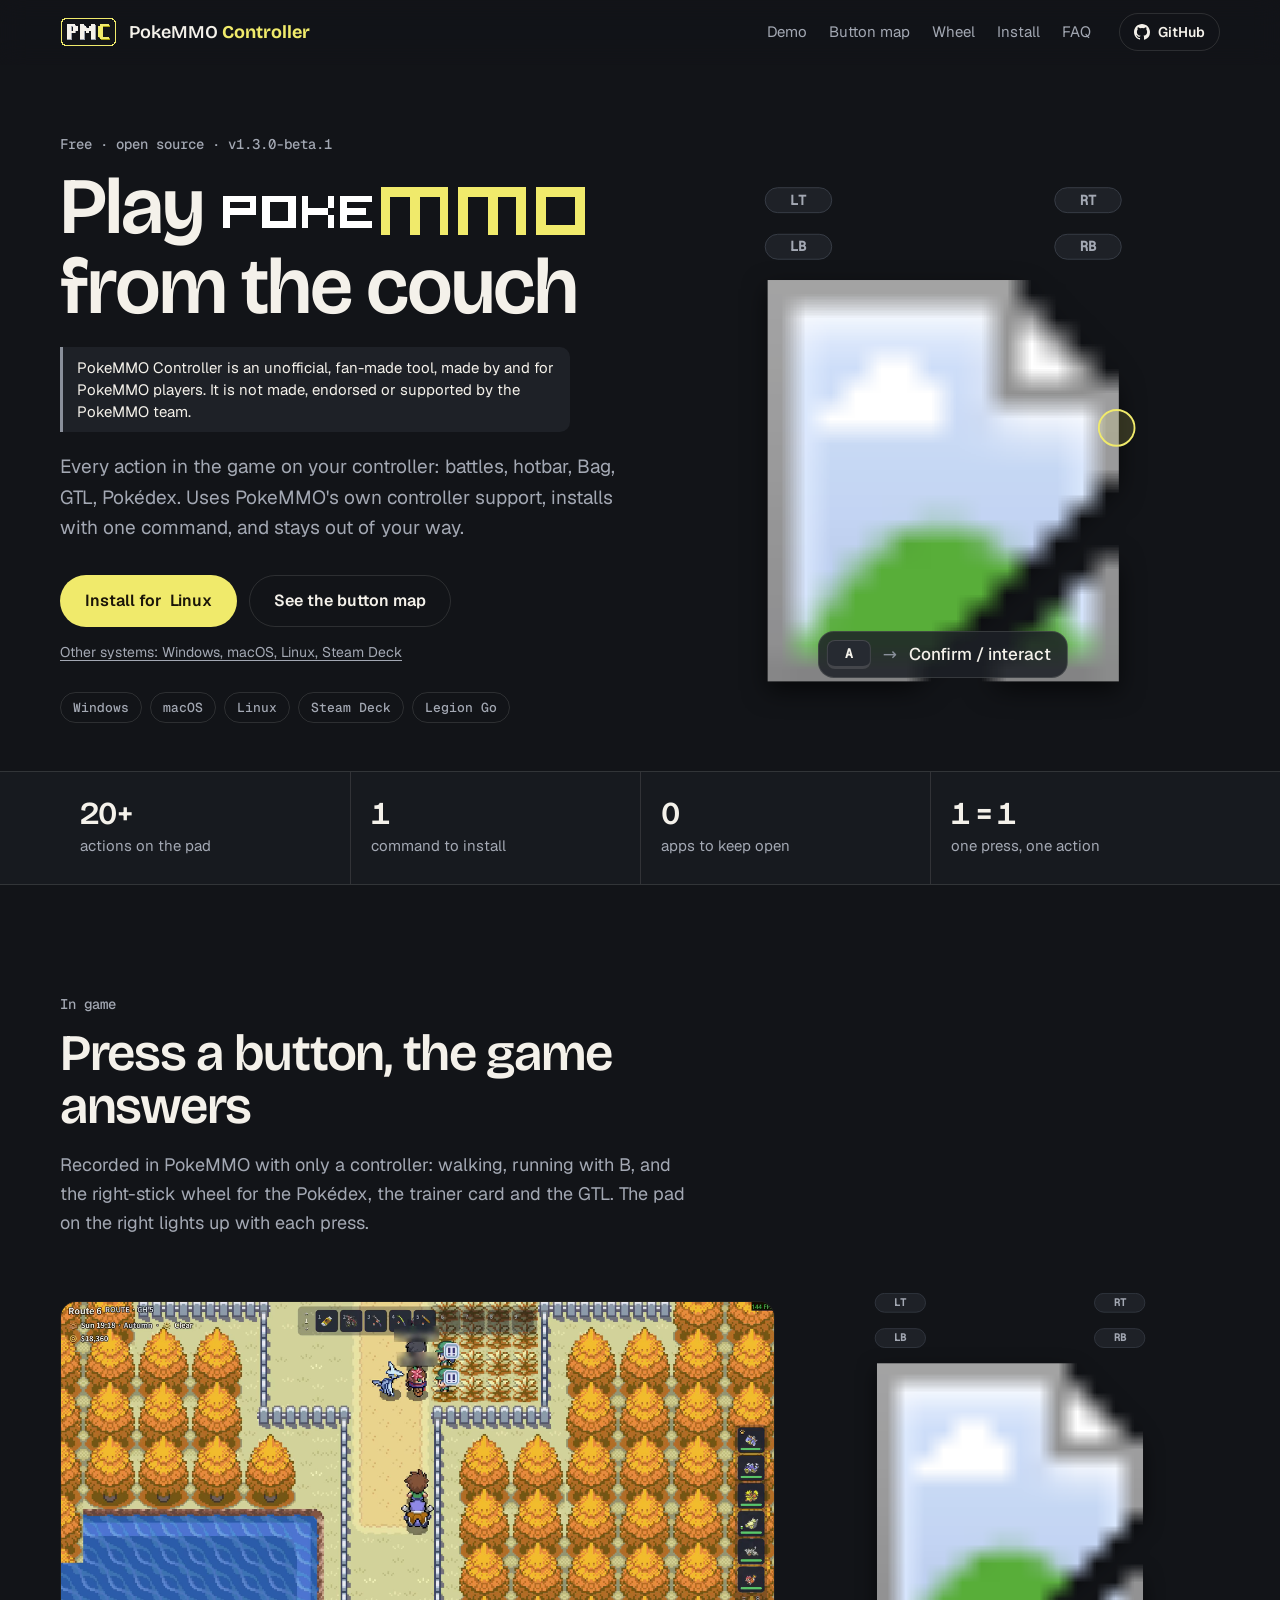
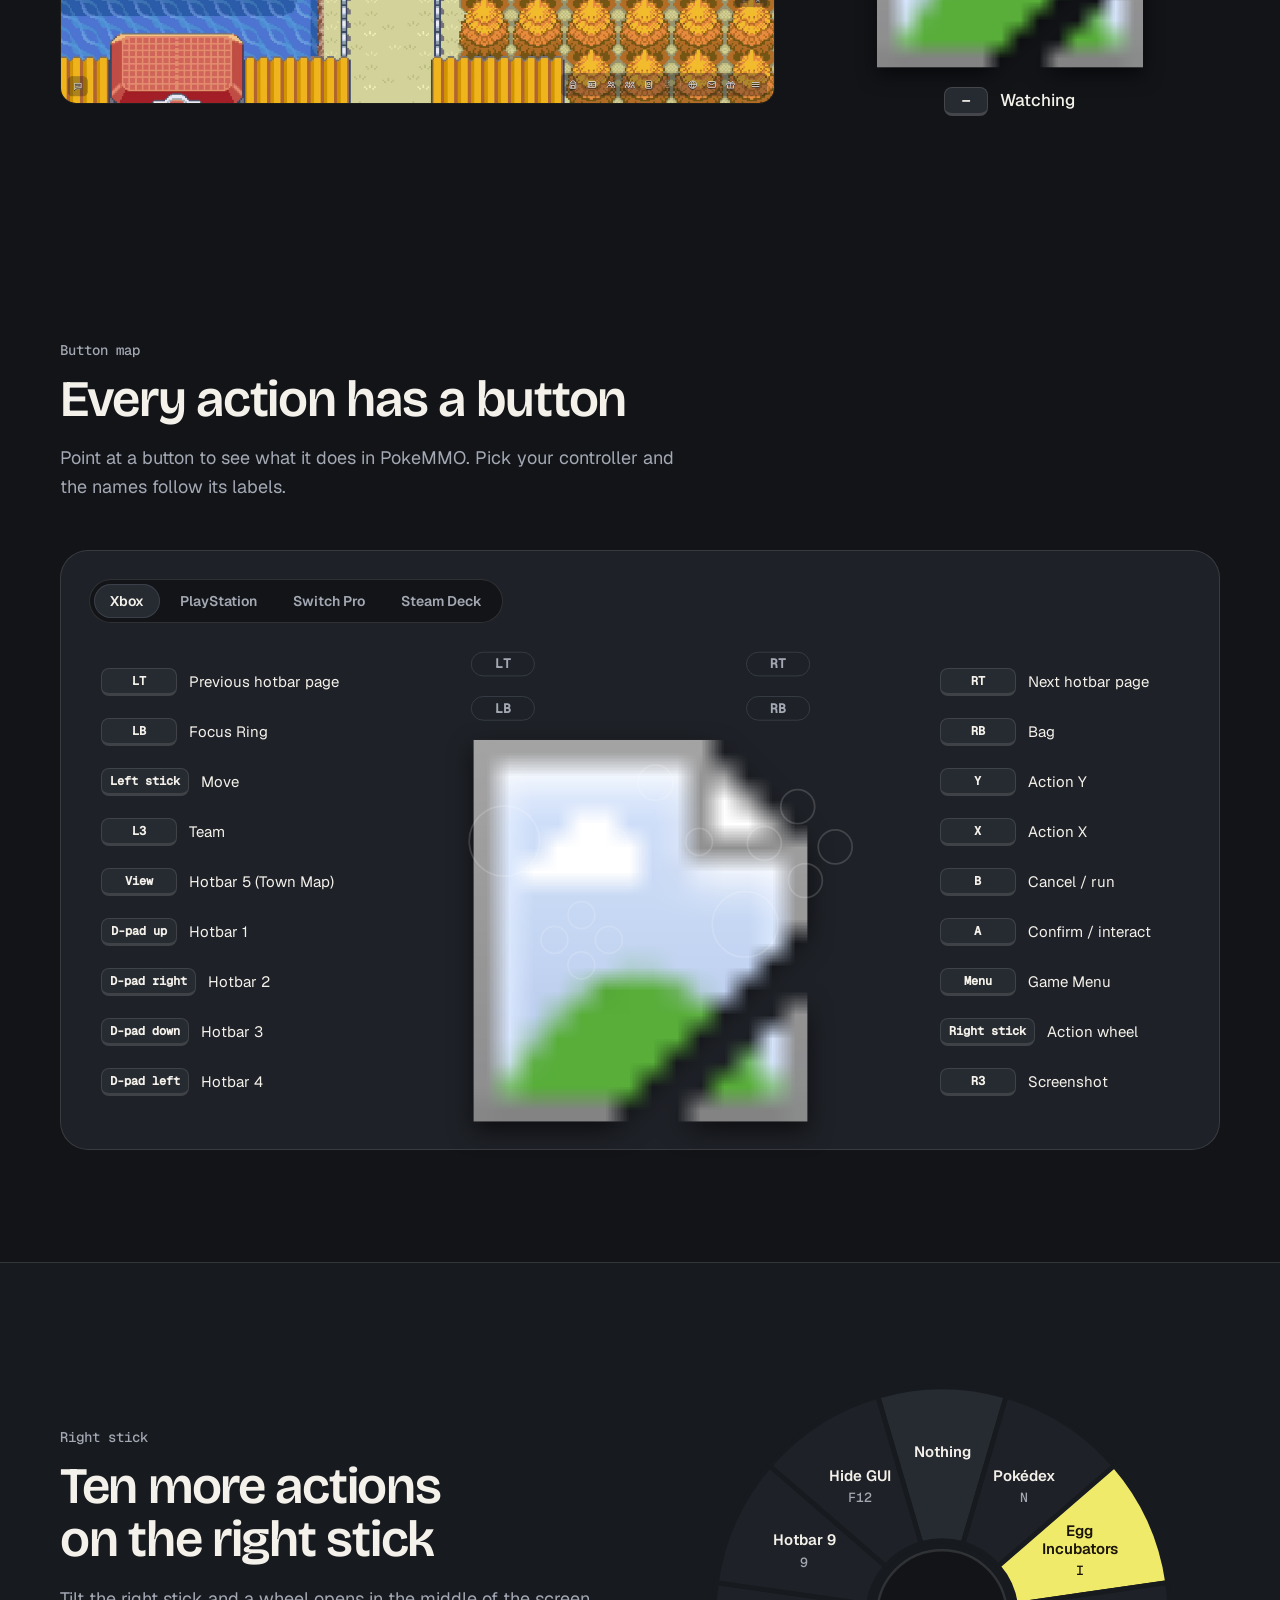
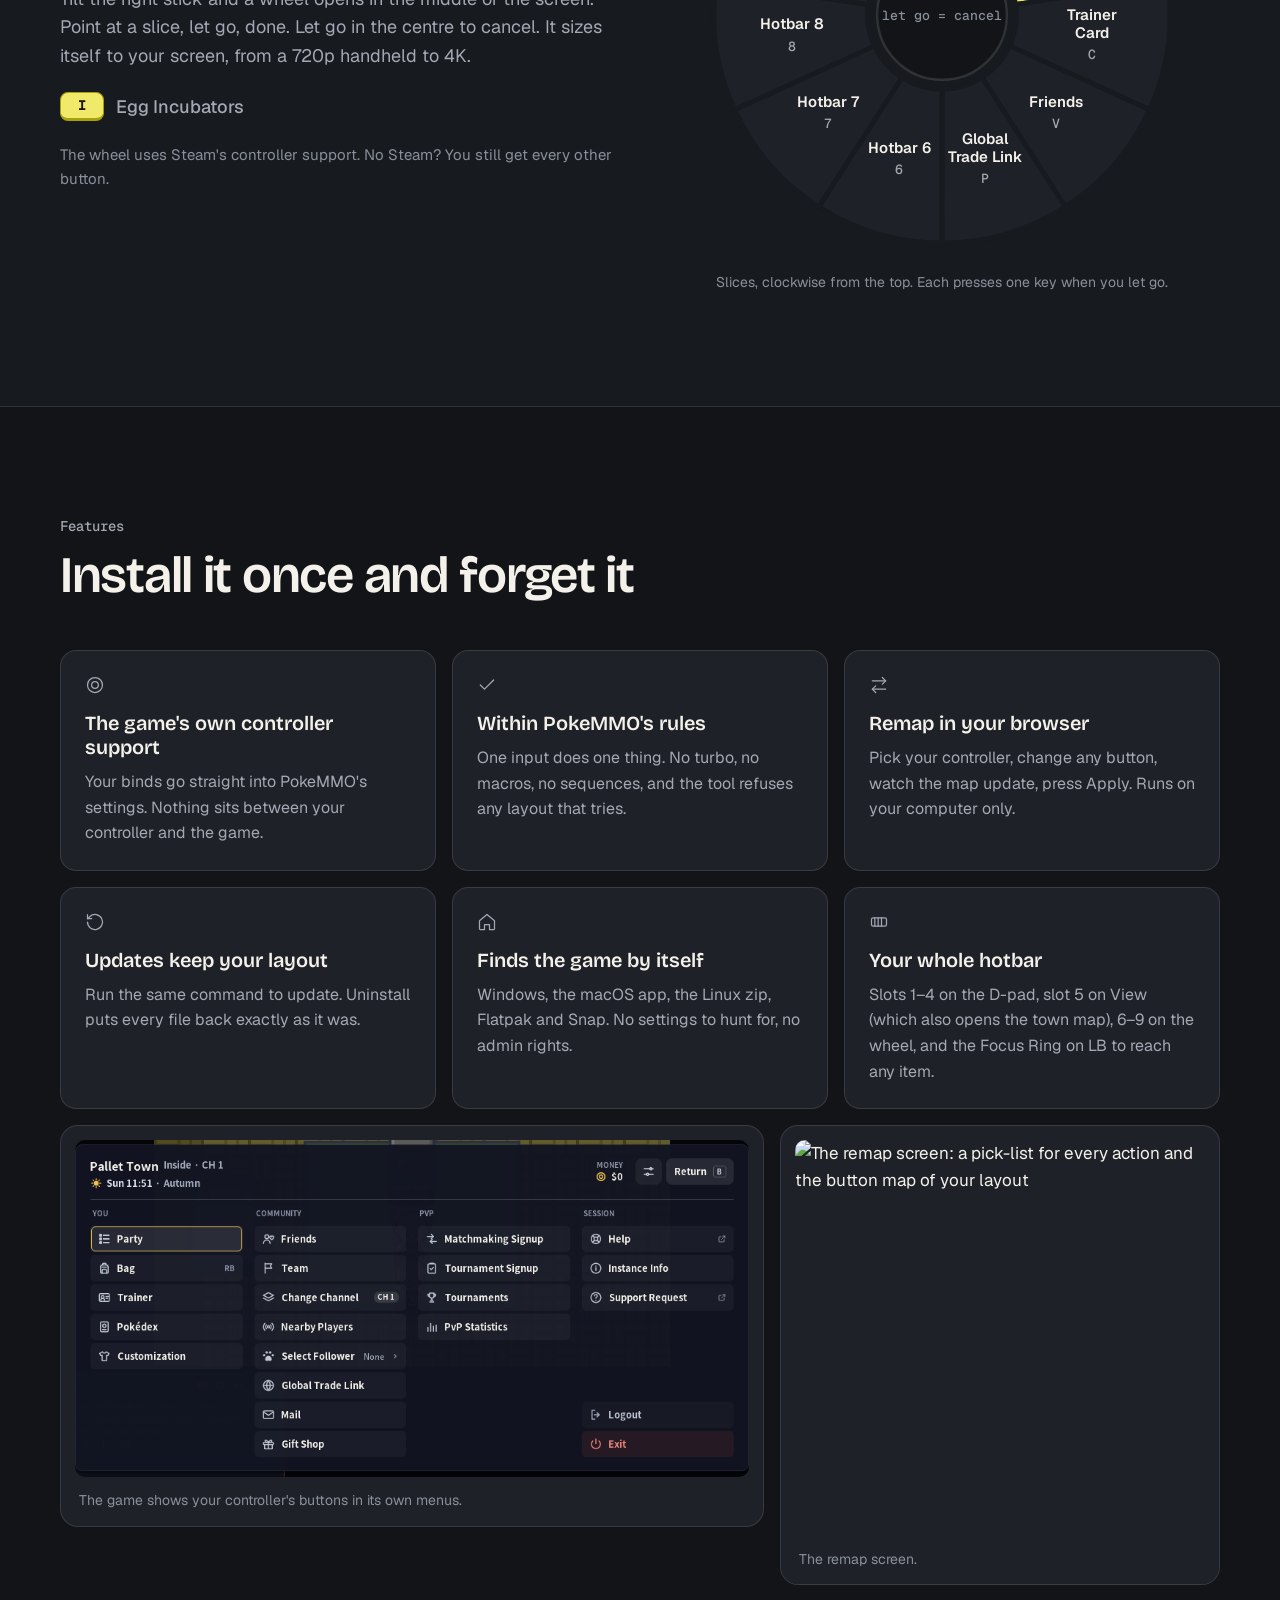
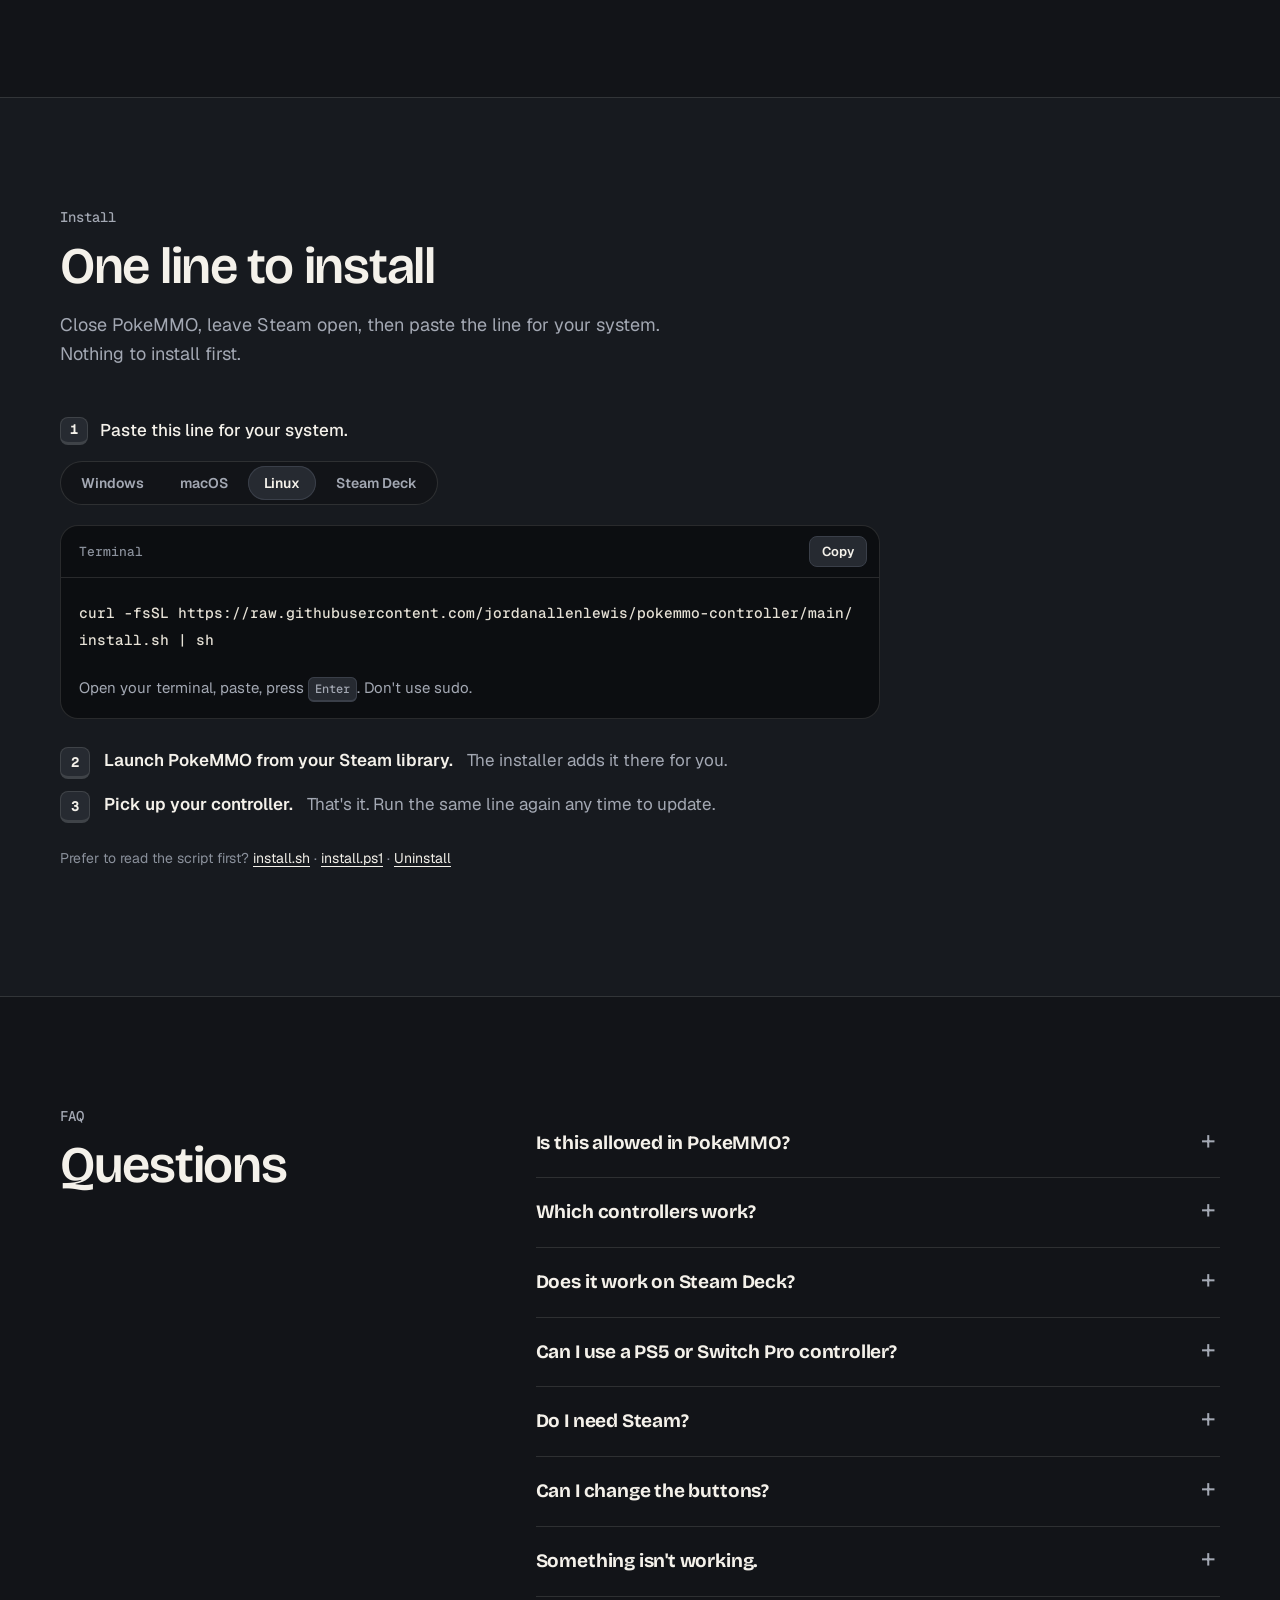
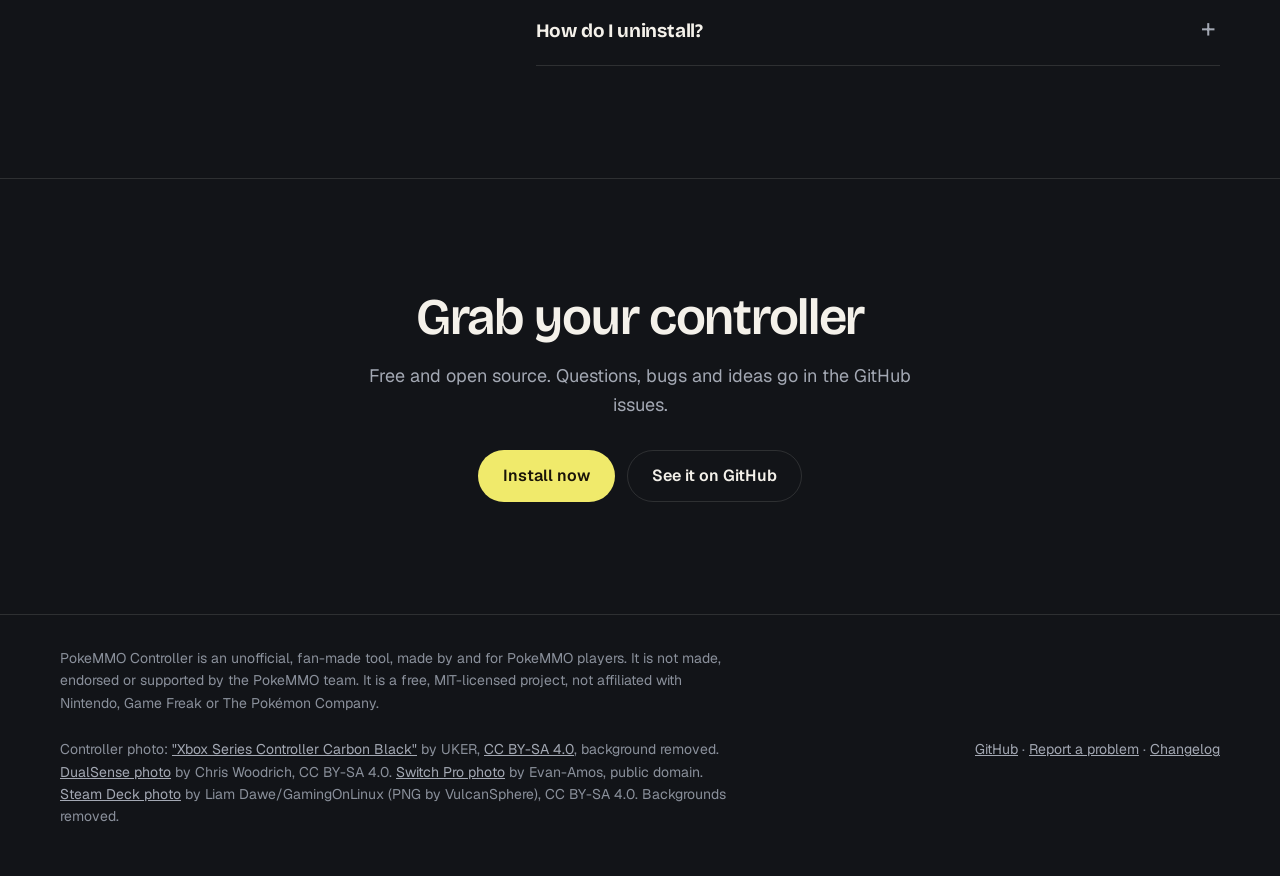
==== commit 4d9f156b: "Site: pick the visitor's real system, name the others (#100) Linux and Steam Deck are separate tabs " ====
--- a/site/index.html
+++ b/site/index.html
@@ -68,6 +68,7 @@
         <a class="btn btn-primary" href="#install" data-dl>Install for <span data-os>your computer</span></a>
         <a class="btn btn-ghost" href="#map">See the button map</a>
       </div>
+      <p class="other-os"><span data-os-note hidden></span><a href="#install" data-other-os>Other systems: Windows, macOS, Linux, Steam Deck</a></p>
       <ul class="chips" aria-label="Works with">
         <li>Windows</li><li>macOS</li><li>Linux</li><li>Steam Deck</li><li>Legion Go</li>
       </ul>
@@ -213,7 +214,8 @@
       <div class="seg" role="tablist" aria-label="Your system">
         <button role="tab" aria-selected="true" data-os-tab="win">Windows</button>
         <button role="tab" aria-selected="false" data-os-tab="mac">macOS</button>
-        <button role="tab" aria-selected="false" data-os-tab="linux">Linux &amp; Steam Deck</button>
+        <button role="tab" aria-selected="false" data-os-tab="linux">Linux</button>
+        <button role="tab" aria-selected="false" data-os-tab="deck">Steam Deck</button>
       </div>
       <div class="term" data-os-panel="win">
         <div class="term-bar"><span>PowerShell</span><button class="copy" data-copy>Copy</button></div>
@@ -228,7 +230,12 @@
       <div class="term" data-os-panel="linux" hidden>
         <div class="term-bar"><span>Terminal</span><button class="copy" data-copy>Copy</button></div>
         <pre><code>curl -fsSL https://raw.githubusercontent.com/jordanallenlewis/pokemmo-controller/main/install.sh | sh</code></pre>
-        <p class="term-hint">On Steam Deck, switch to Desktop Mode and open Konsole. Don't use sudo.</p>
+        <p class="term-hint">Open your terminal, paste, press <kbd>Enter</kbd>. Don't use sudo.</p>
+      </div>
+      <div class="term" data-os-panel="deck" hidden>
+        <div class="term-bar"><span>Konsole</span><button class="copy" data-copy>Copy</button></div>
+        <pre><code>curl -fsSL https://raw.githubusercontent.com/jordanallenlewis/pokemmo-controller/main/install.sh | sh</code></pre>
+        <p class="term-hint">Hold the power button, choose <b>Switch to Desktop</b>, open Konsole, paste. Don't use sudo. Not yet played in game on a Deck: tell us how it goes.</p>
       </div>
       <ol class="steps" start="2">
         <li><b>Launch PokeMMO from your Steam library.</b> The installer adds it there for you.</li>
--- a/site/styles.css
+++ b/site/styles.css
@@ -232,3 +232,6 @@
 /* narrow phones: the GitHub button shows only its icon and count so the name never collides with it */
 @media (max-width: 480px) { .gh > span:not(.stars) { display: none; } .brand { font-size: 17px; gap: 10px; } .nav-in { gap: 12px; } }
 @media (max-width: 900px) { .demo { grid-template-columns: 1fr; } .demo-side .pad { max-width: 360px; } }
+.other-os { margin: 14px 0 0; font-size: 14px; color: var(--muted); }
+.other-os a { color: var(--muted); text-underline-offset: 3px; }
+.other-os a:hover { color: var(--ink); }
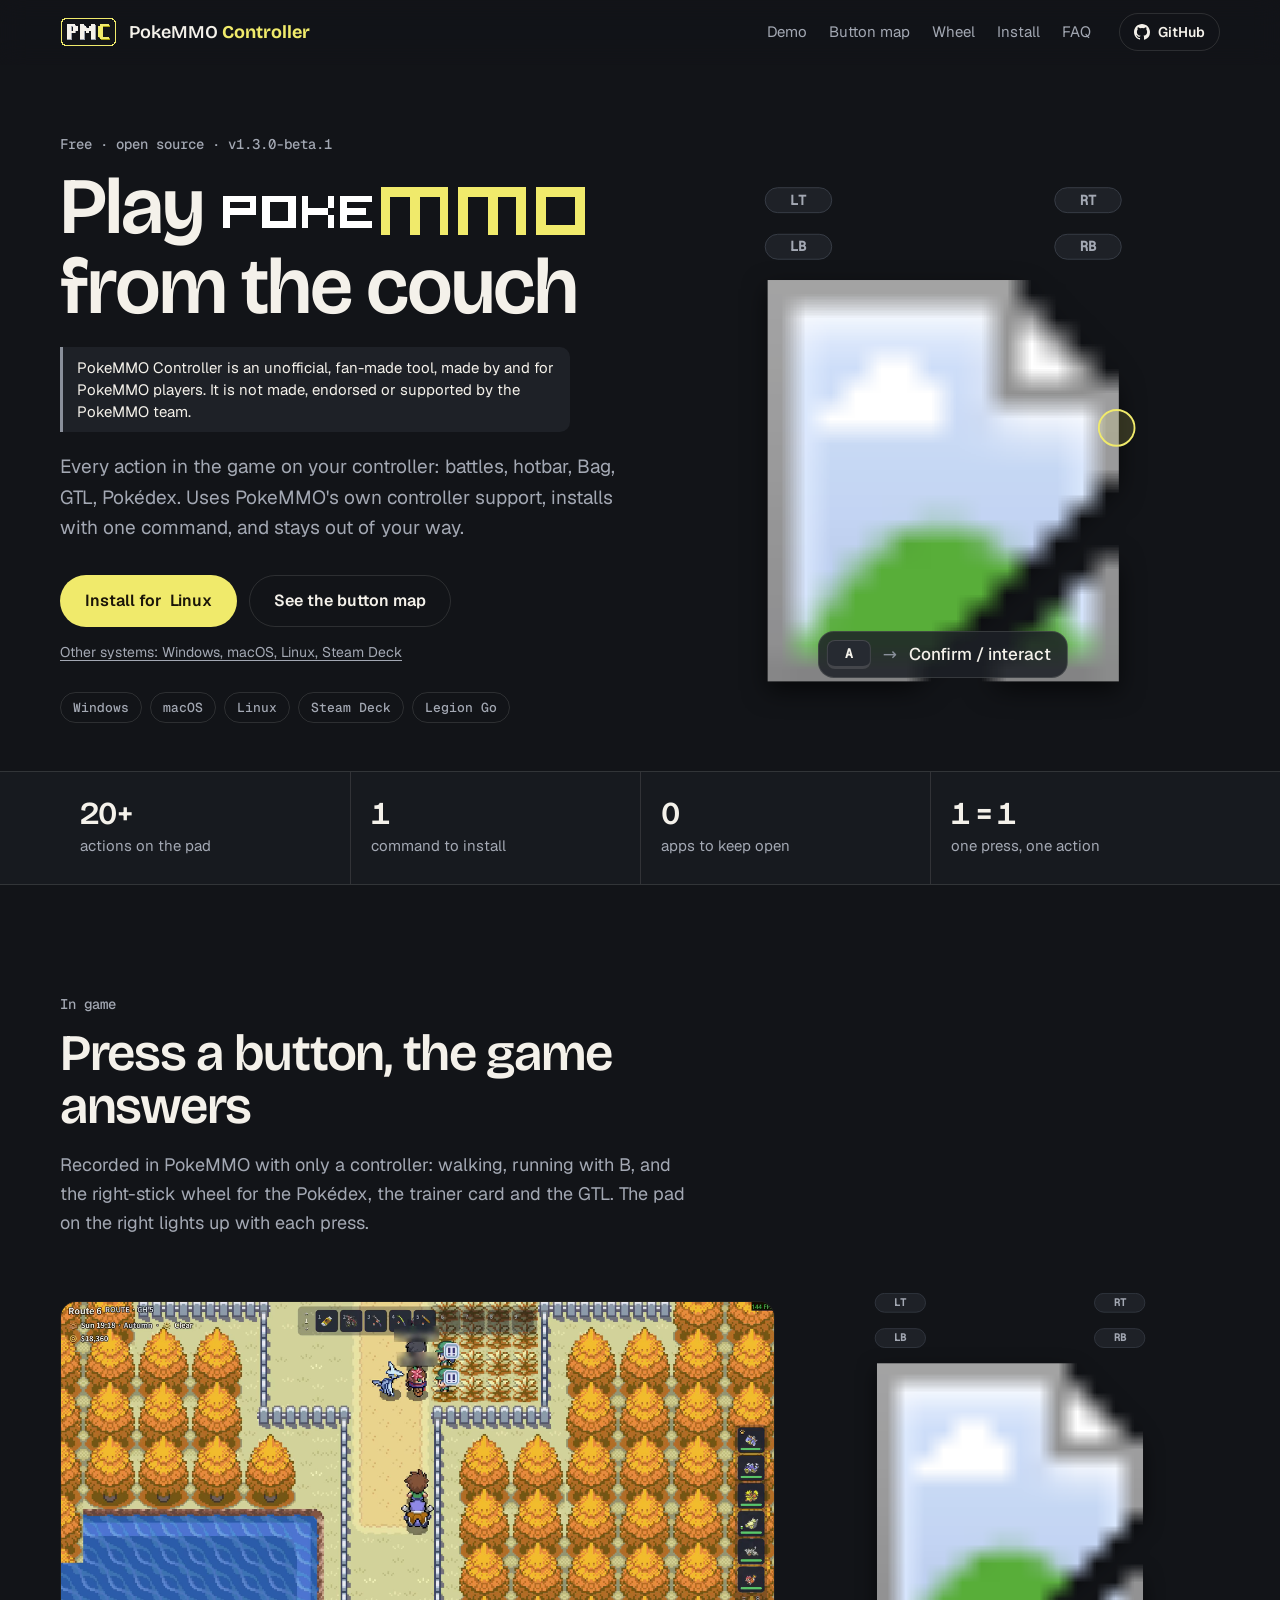
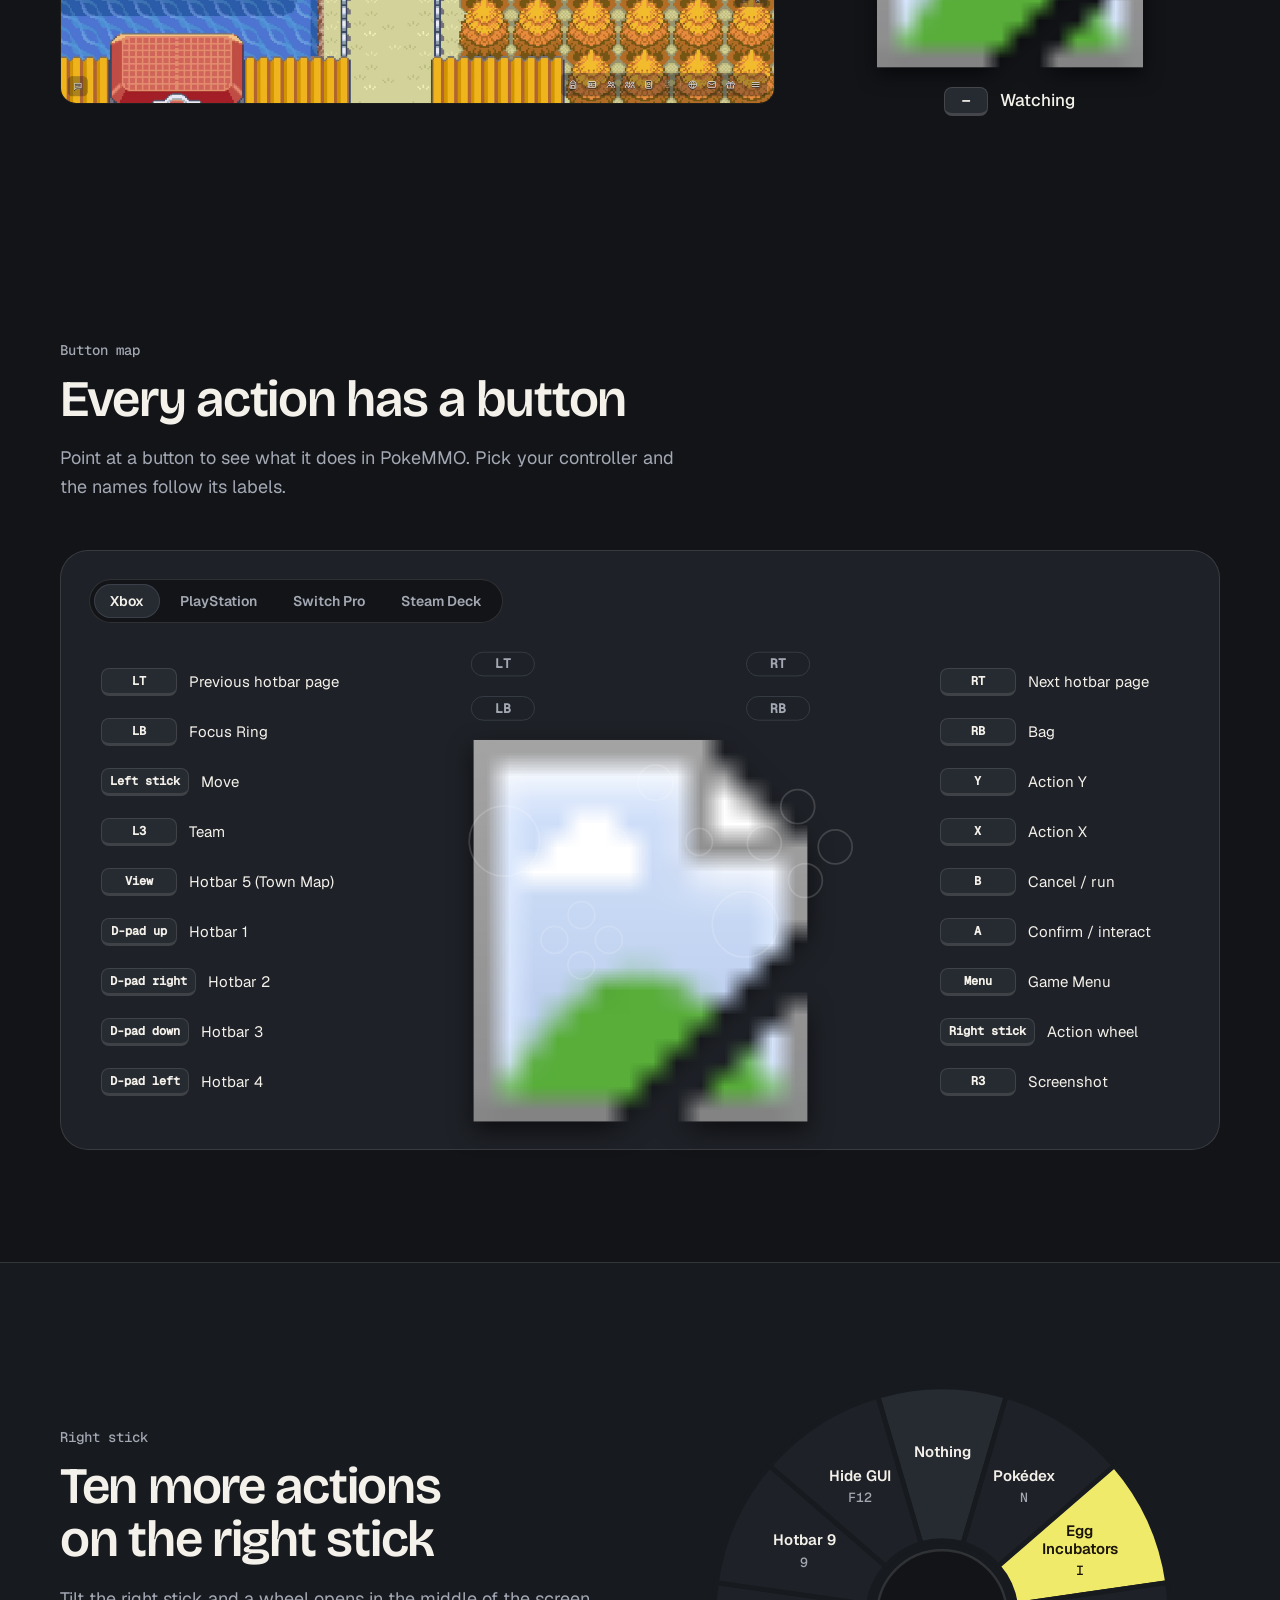
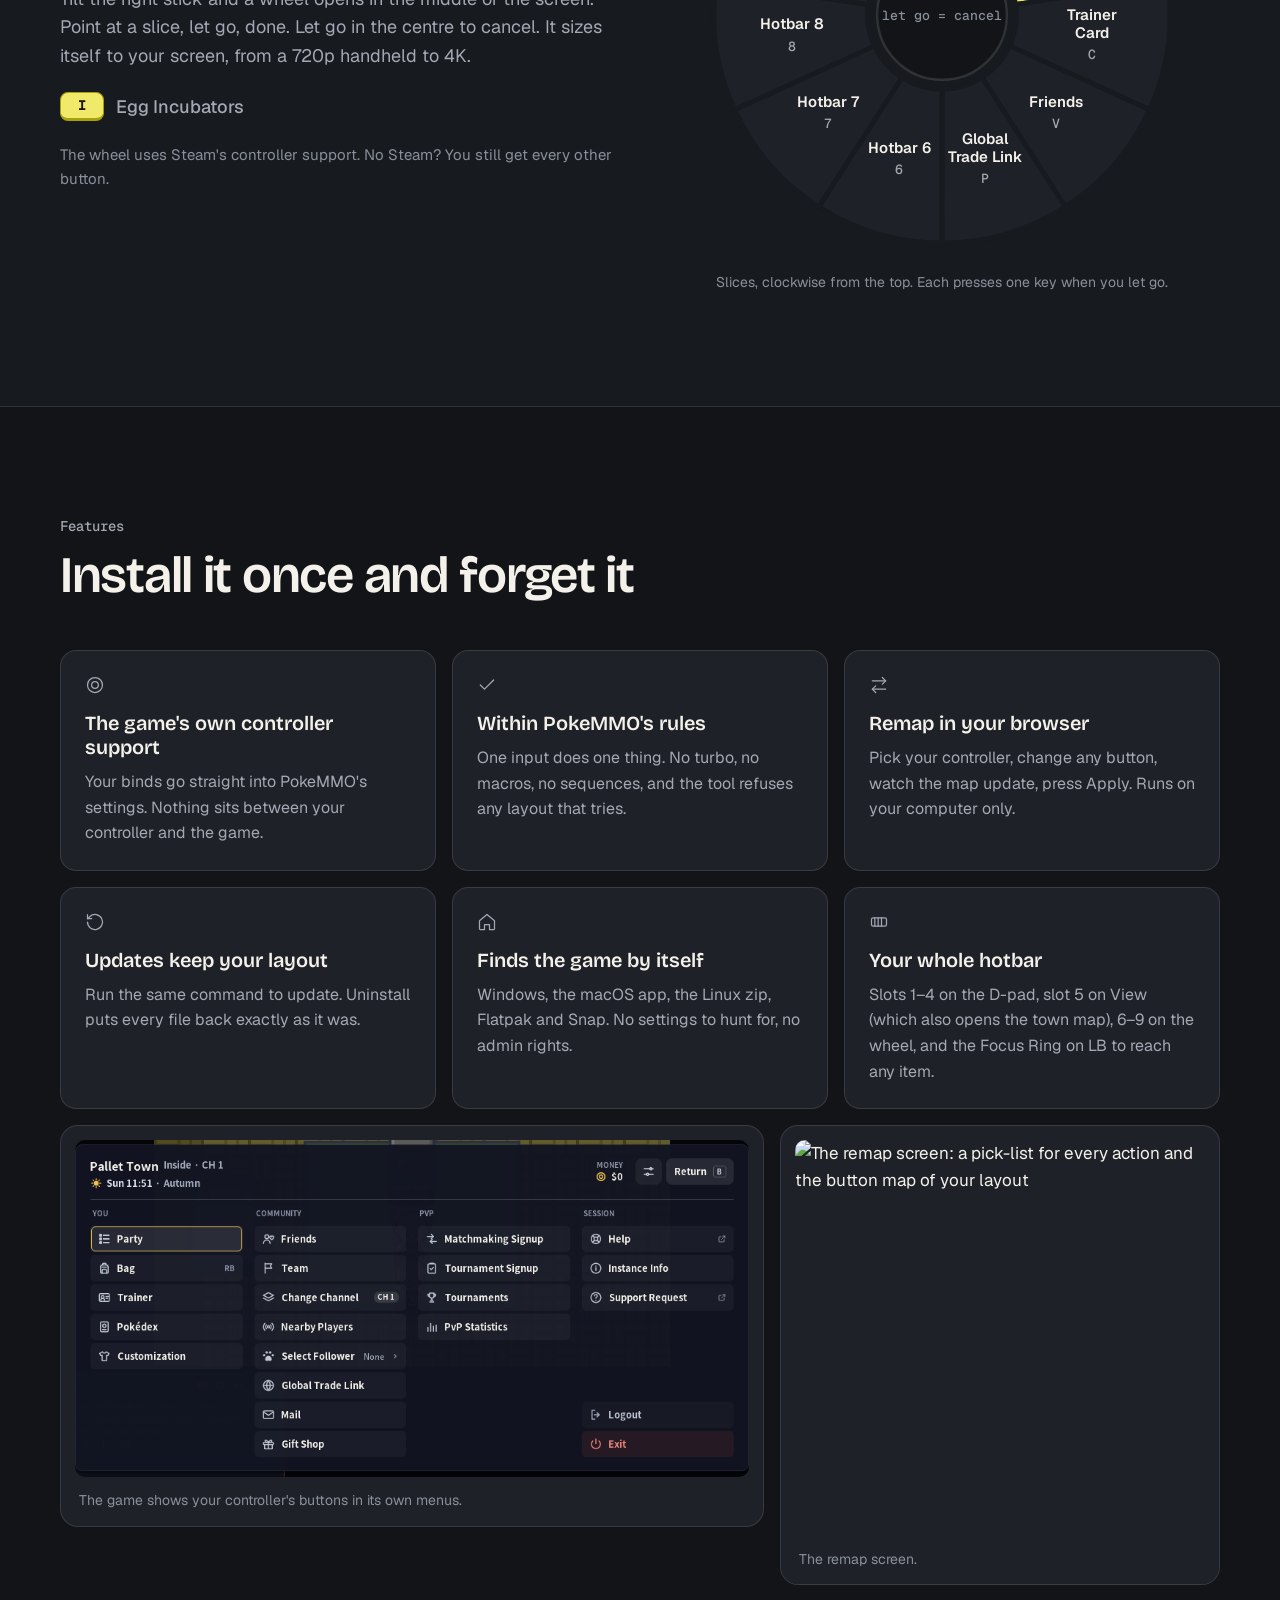
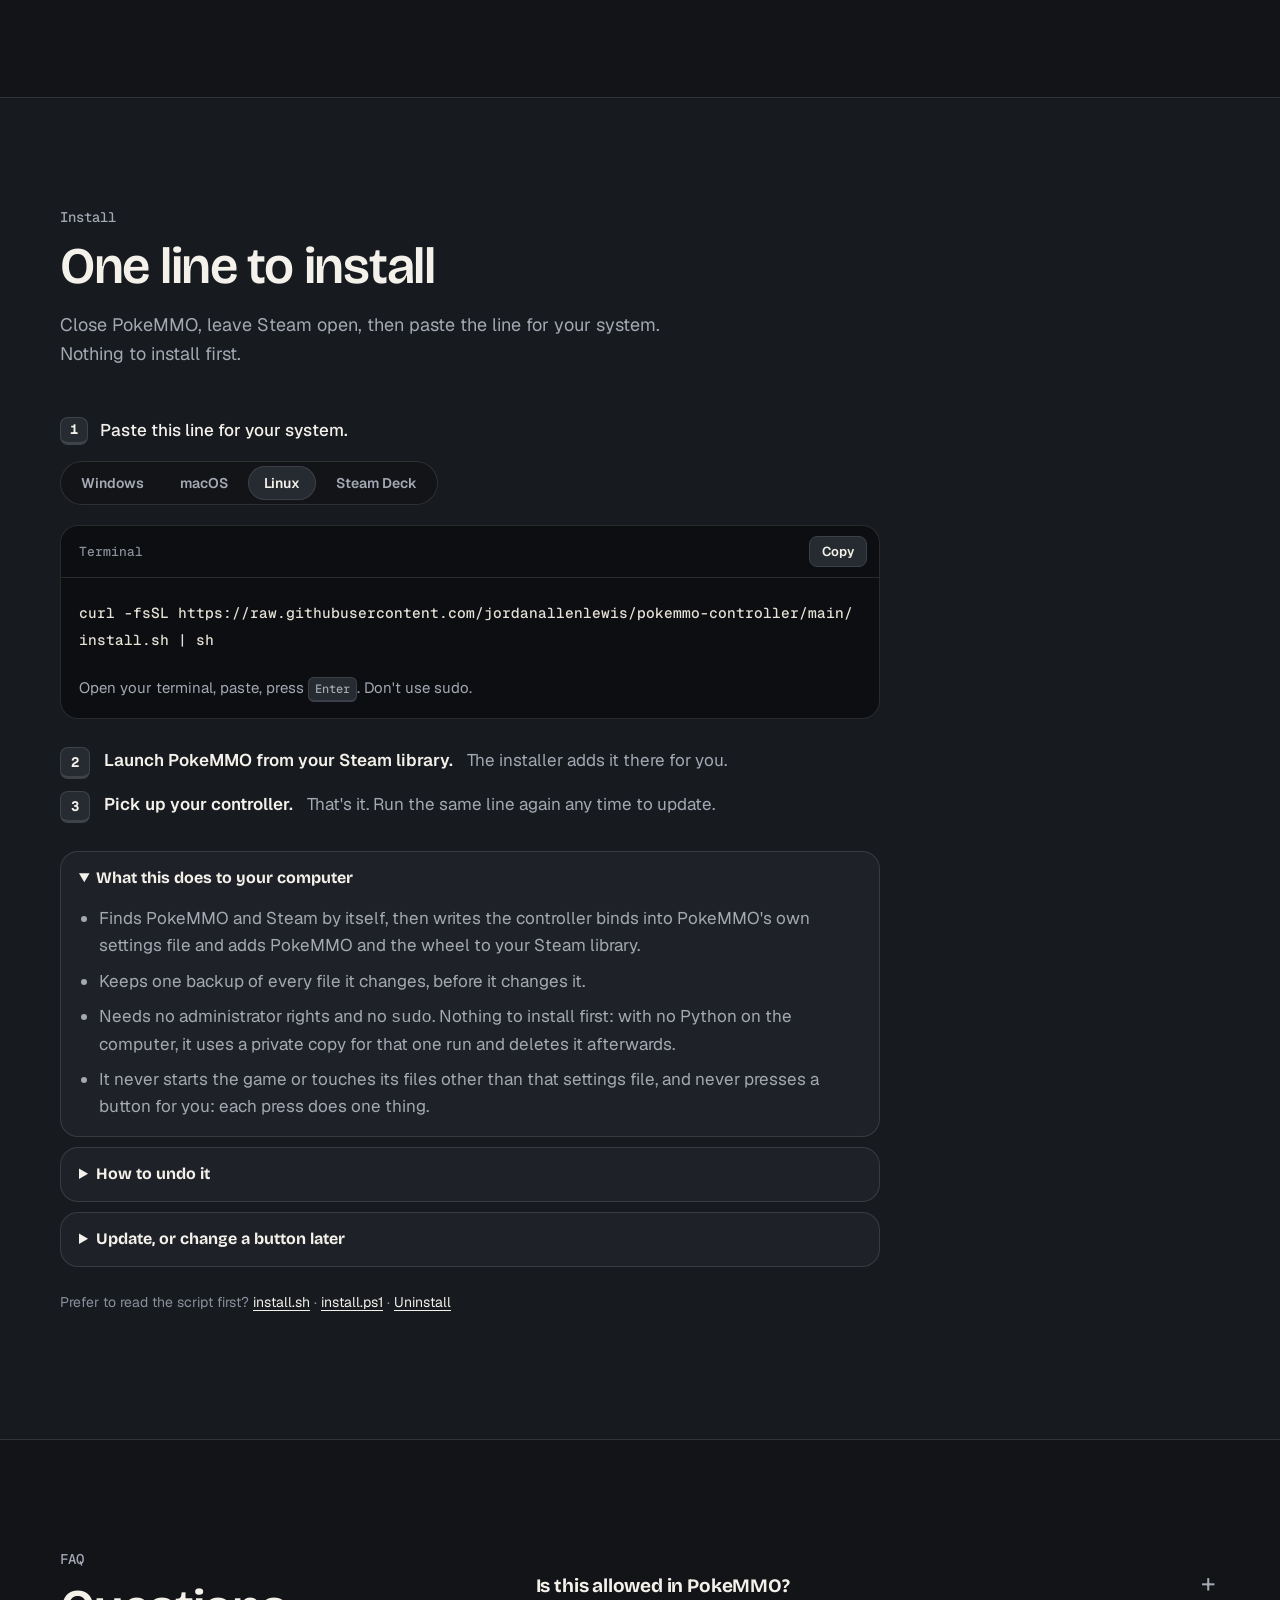
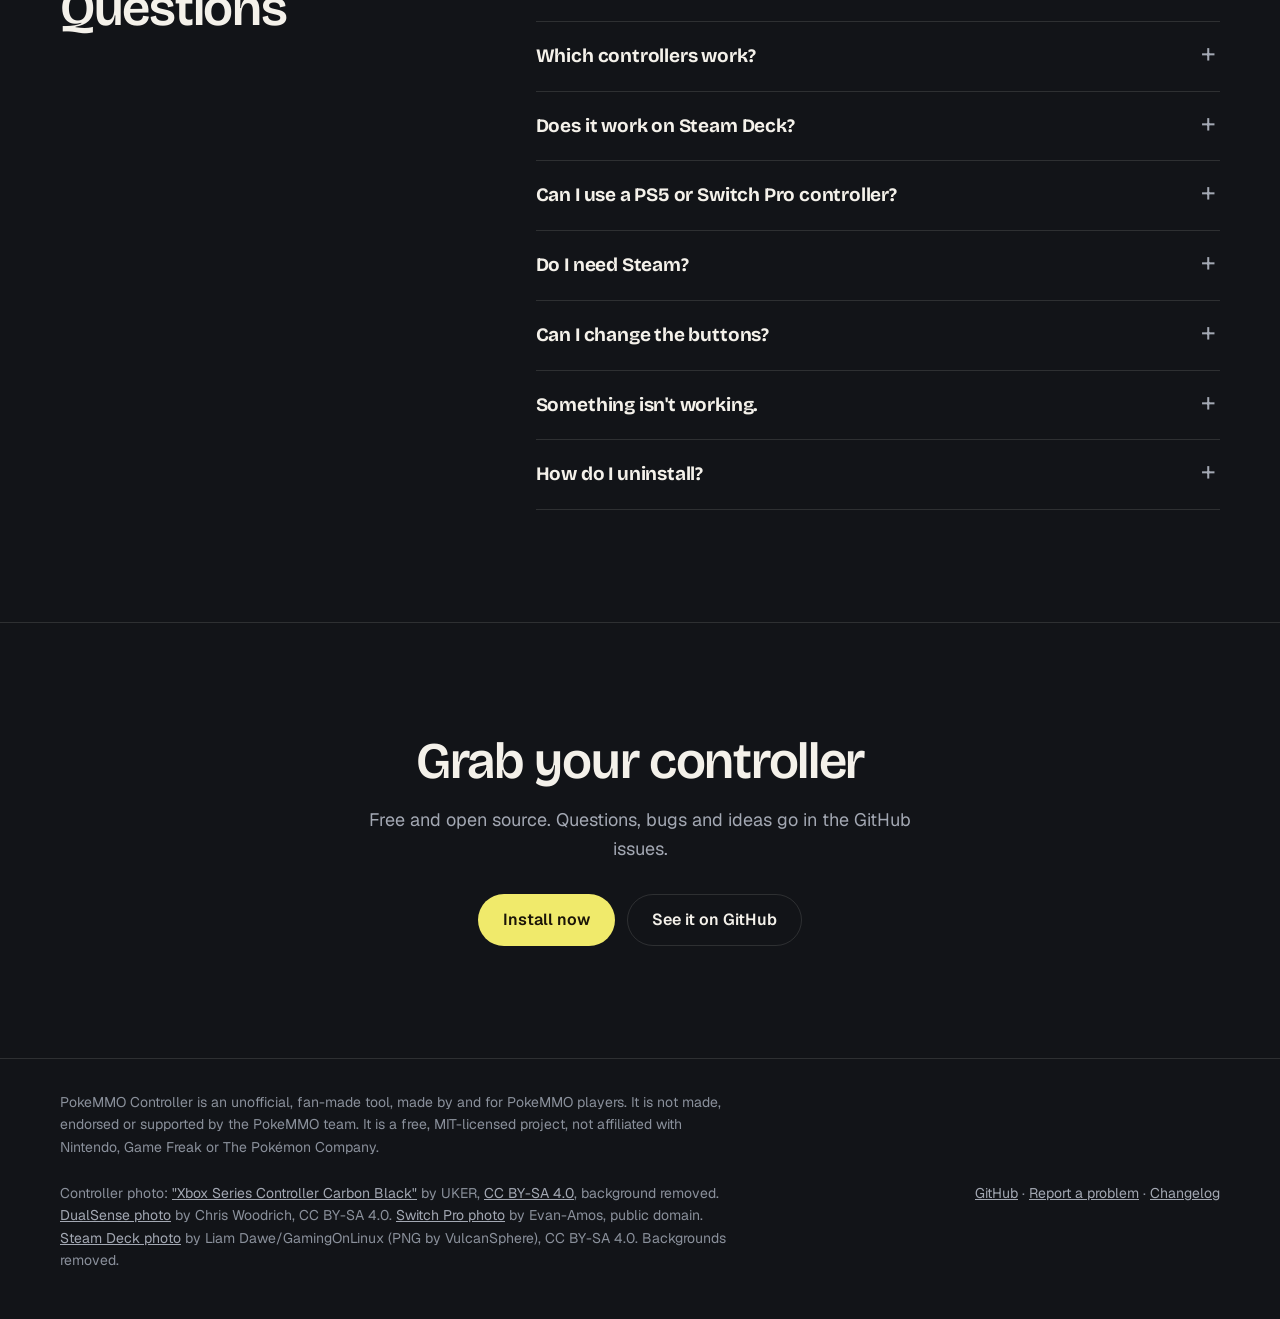
==== commit 3116f05f: "Site: say what the installer does to the computer and how to undo it The install section only gave t" ====
--- a/site/index.html
+++ b/site/index.html
@@ -241,6 +241,33 @@
         <li><b>Launch PokeMMO from your Steam library.</b> The installer adds it there for you.</li>
         <li><b>Pick up your controller.</b> That's it. Run the same line again any time to update.</li>
       </ol>
+      <div class="facts">
+        <details class="fact" open>
+          <summary>What this does to your computer</summary>
+          <ul>
+            <li>Finds PokeMMO and Steam by itself, then writes the controller binds into PokeMMO's own settings file and adds PokeMMO and the wheel to your Steam library.</li>
+            <li>Keeps one backup of every file it changes, before it changes it.</li>
+            <li>Needs no administrator rights and no <code>sudo</code>. Nothing to install first: with no Python on the computer, it uses a private copy for that one run and deletes it afterwards.</li>
+            <li>It never starts the game or touches its files other than that settings file, and never presses a button for you: each press does one thing.</li>
+          </ul>
+        </details>
+        <details class="fact">
+          <summary>How to undo it</summary>
+          <p>Close PokeMMO, then run the uninstall line. Files nothing else touched since get their original bytes back. If PokeMMO or Steam rewrote a file since (they do when they close), only this project's lines come out and your own settings stay. The Steam entry, wheel layouts and backups go too.</p>
+          <div class="term" data-undo-panel="win">
+            <div class="term-bar"><span>PowerShell</span><button class="copy" data-copy>Copy</button></div>
+            <pre><code>&amp; ([scriptblock]::Create((irm https://raw.githubusercontent.com/jordanallenlewis/pokemmo-controller/main/install.ps1))) -Uninstall</code></pre>
+          </div>
+          <div class="term" data-undo-panel="unix" hidden>
+            <div class="term-bar"><span>Terminal</span><button class="copy" data-copy>Copy</button></div>
+            <pre><code>curl -fsSL https://raw.githubusercontent.com/jordanallenlewis/pokemmo-controller/main/install.sh | sh -s -- --uninstall</code></pre>
+          </div>
+        </details>
+        <details class="fact">
+          <summary>Update, or change a button later</summary>
+          <p>Run the install line again to update; your choices are kept. To change what a button does, add <code>-Ui</code> (Windows) or <code>--ui</code> (macOS, Linux, Deck) to it: the remap screen opens in your browser and nothing leaves your computer.</p>
+        </details>
+      </div>
       <p class="small">Prefer to read the script first? <a href="https://github.com/jordanallenlewis/pokemmo-controller/blob/main/install.sh">install.sh</a> · <a href="https://github.com/jordanallenlewis/pokemmo-controller/blob/main/install.ps1">install.ps1</a> · <a href="https://github.com/jordanallenlewis/pokemmo-controller#uninstall">Uninstall</a></p>
     </div>
   </div>
--- a/site/styles.css
+++ b/site/styles.css
@@ -169,6 +169,12 @@
 @media (max-width: 760px) { .shots { grid-template-columns: 1fr; } }
 
 /* install */
+.facts { margin-top: 28px; display: grid; gap: 10px; }
+.fact { background: var(--surface); border: 1px solid var(--line); border-radius: var(--radius); padding: 0 18px; }
+.fact summary { cursor: pointer; padding: 16px 0; font: 700 16px/1.3 var(--display); }
+.fact ul { margin: 0 0 16px; padding-left: 20px; color: var(--muted); display: grid; gap: 8px; }
+.fact p { color: var(--muted); margin: 0 0 14px; }
+.fact .term { margin-bottom: 18px; }
 .install { max-width: 820px; }
 .term { background: #0c0e11; border: 1px solid var(--line); border-radius: var(--radius); overflow: hidden; }
 .term-bar { display: flex; align-items: center; justify-content: space-between; padding: 10px 12px 10px 18px; border-bottom: 1px solid var(--line); font: 500 13px/1 var(--mono); color: var(--dim); }
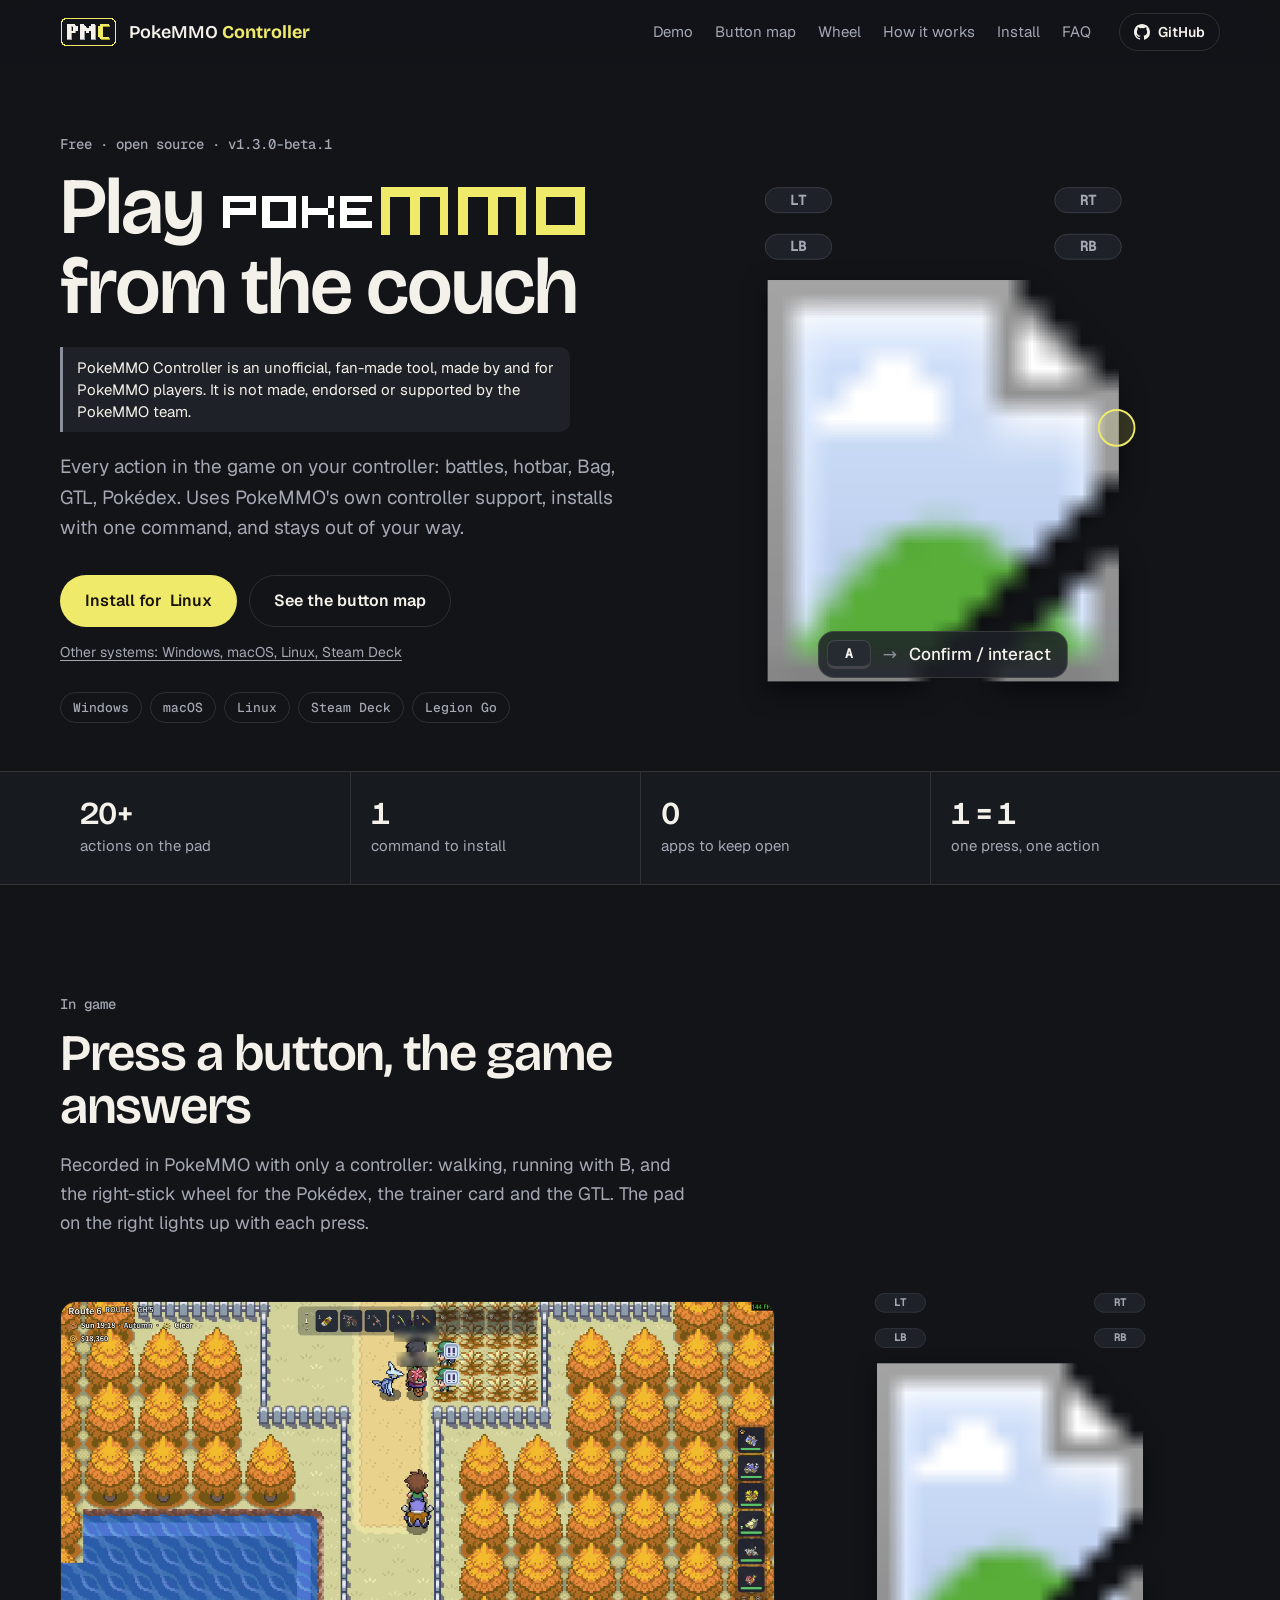
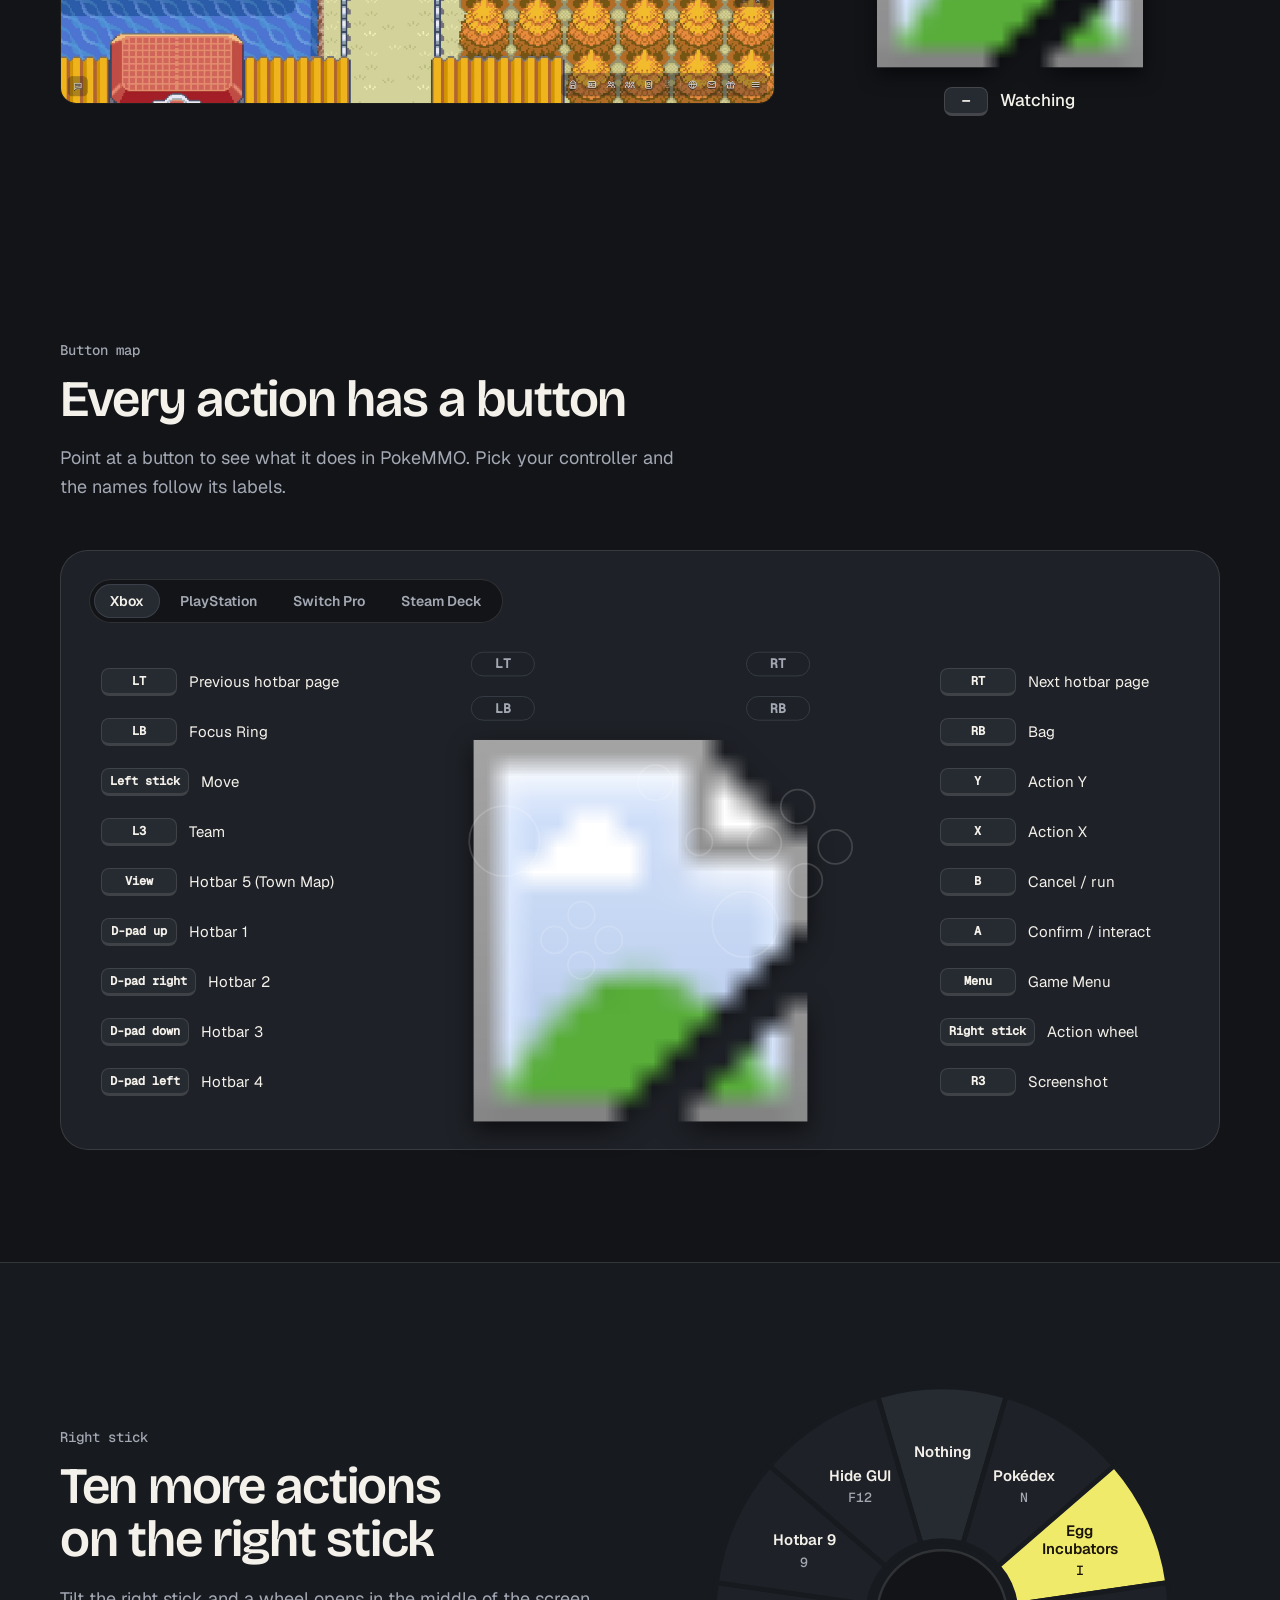
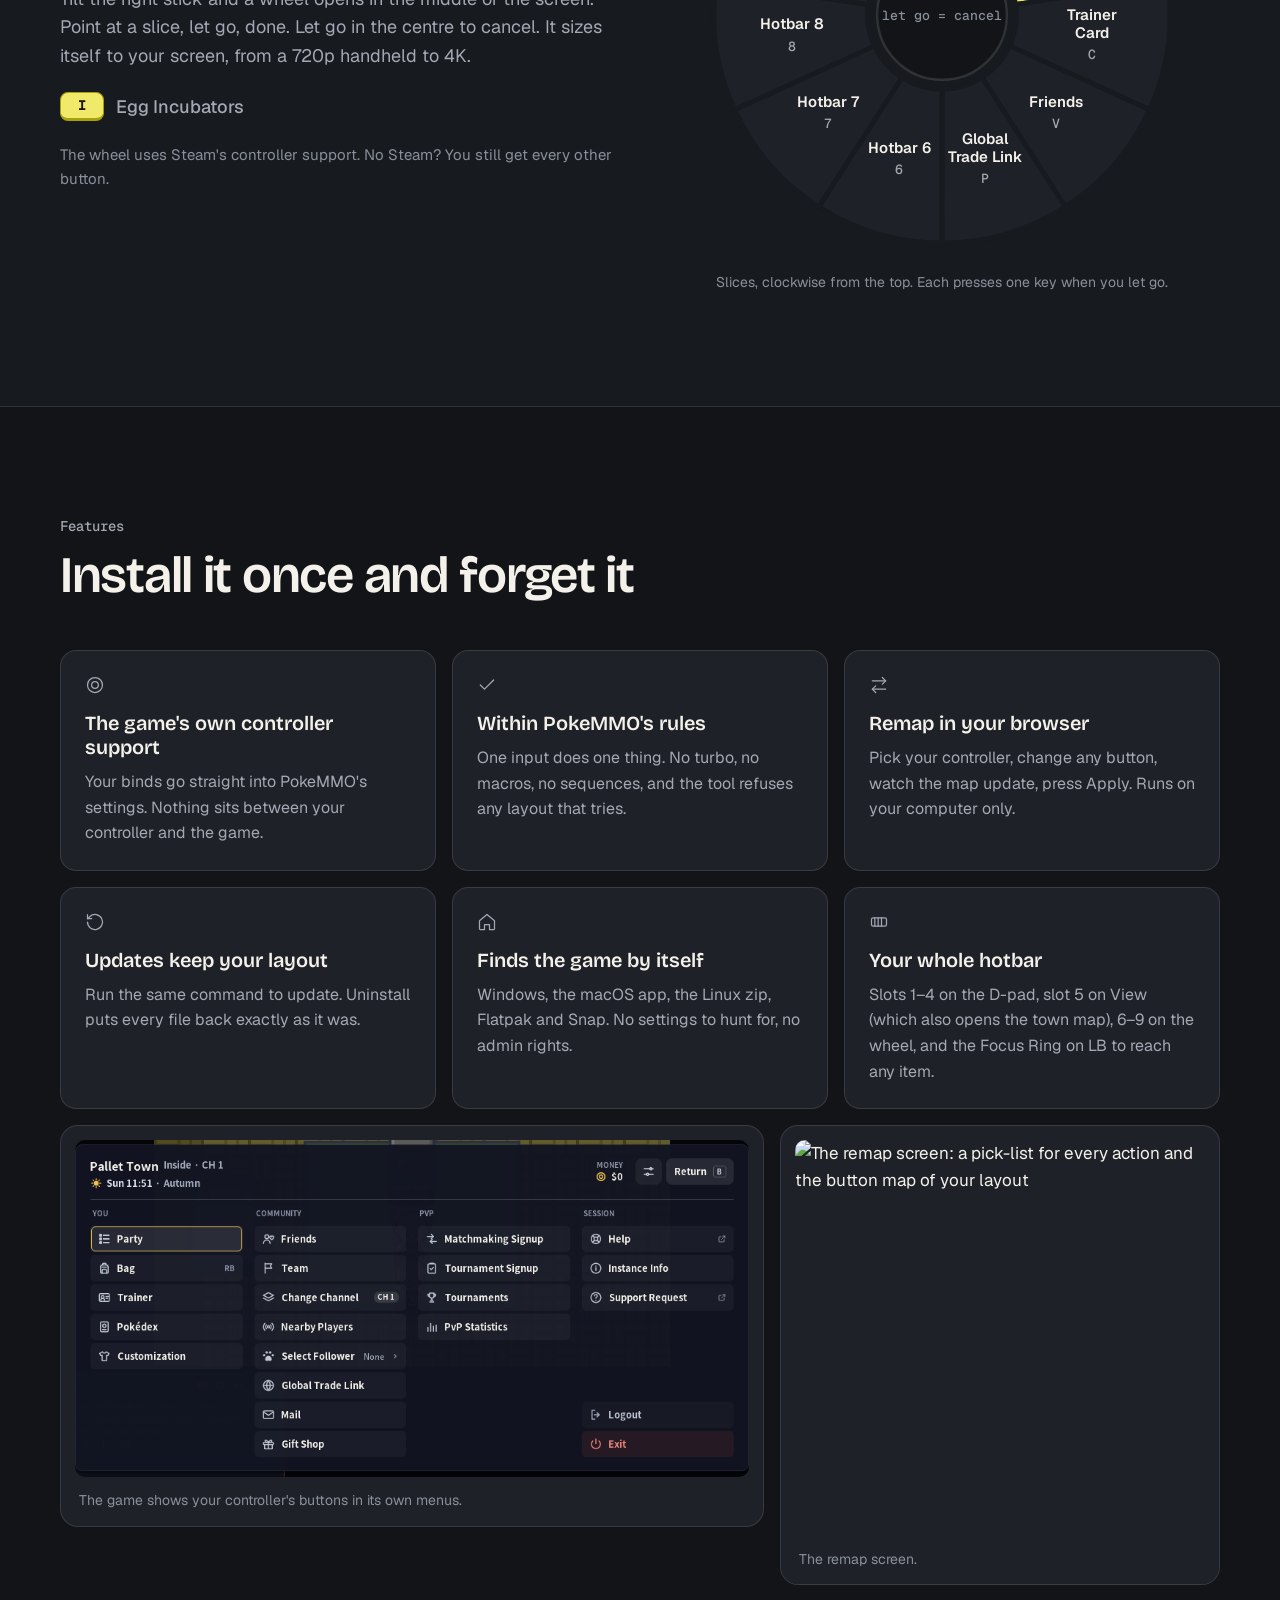
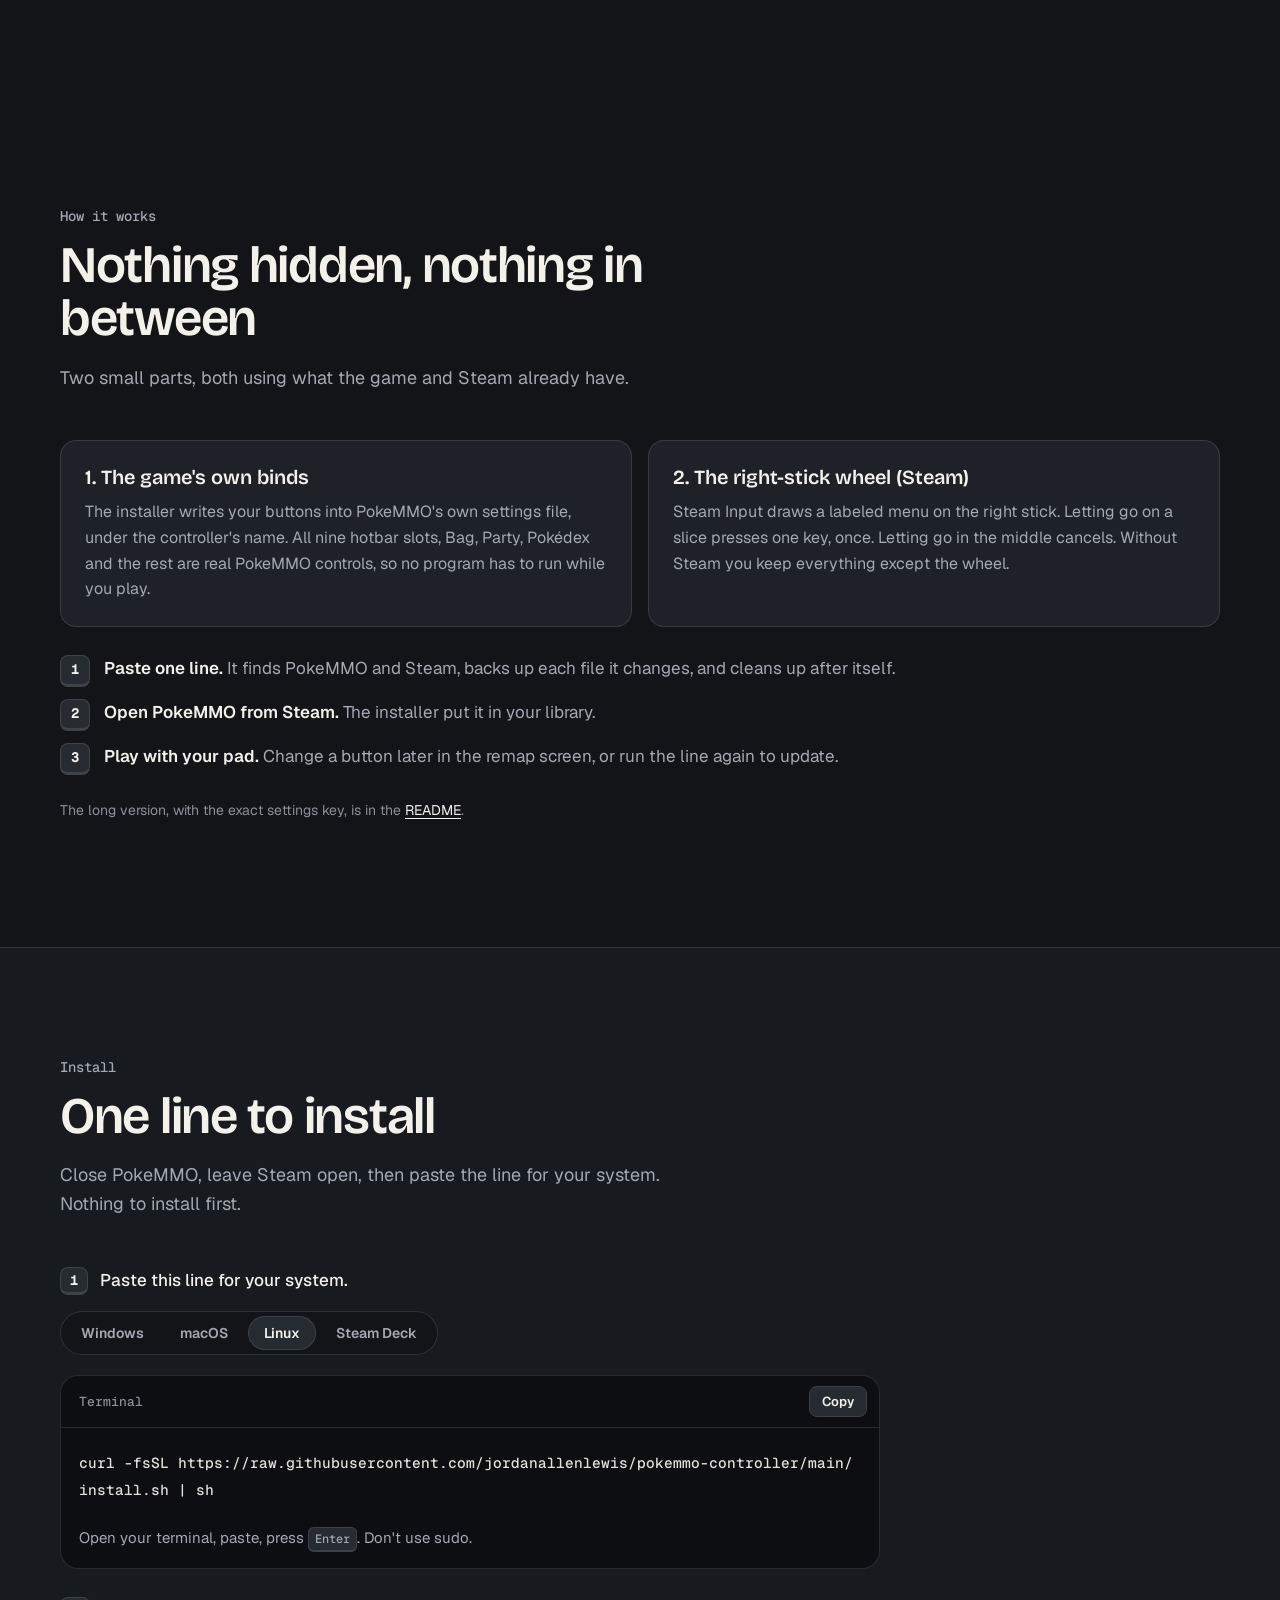
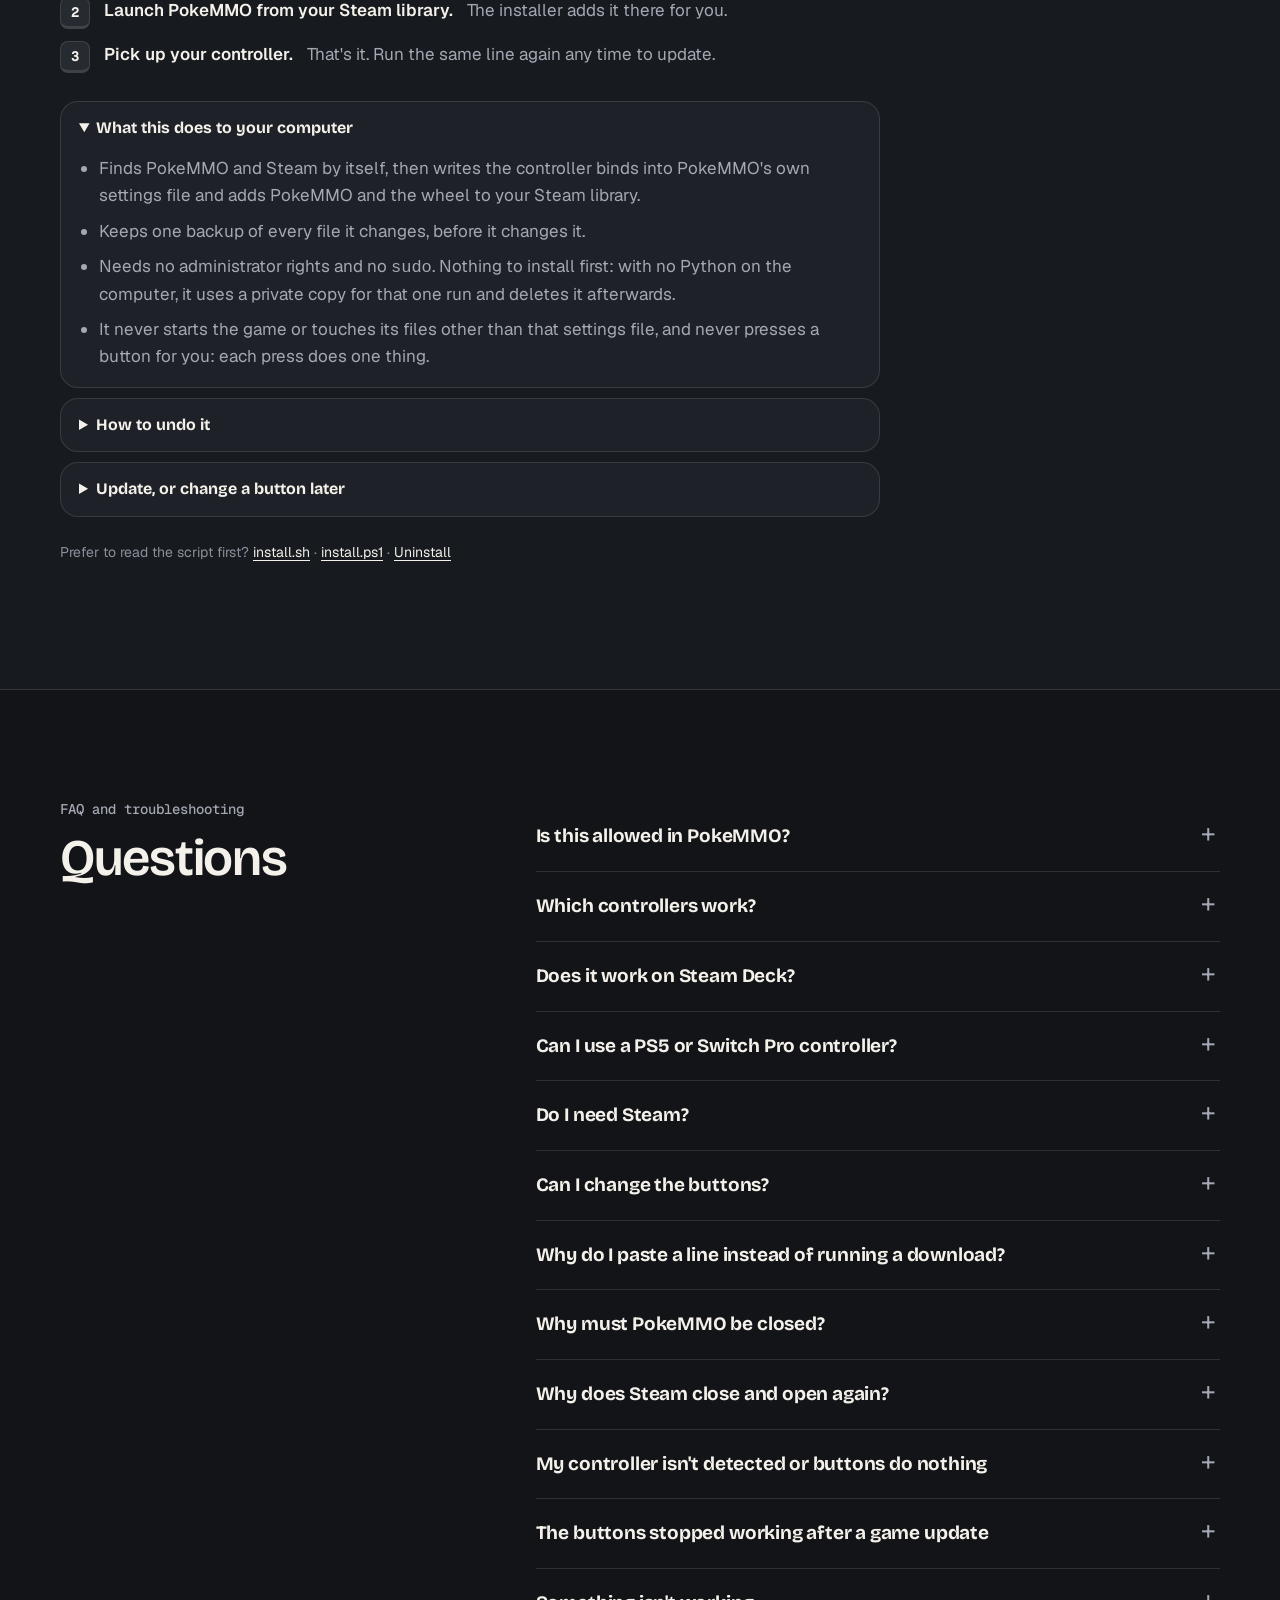
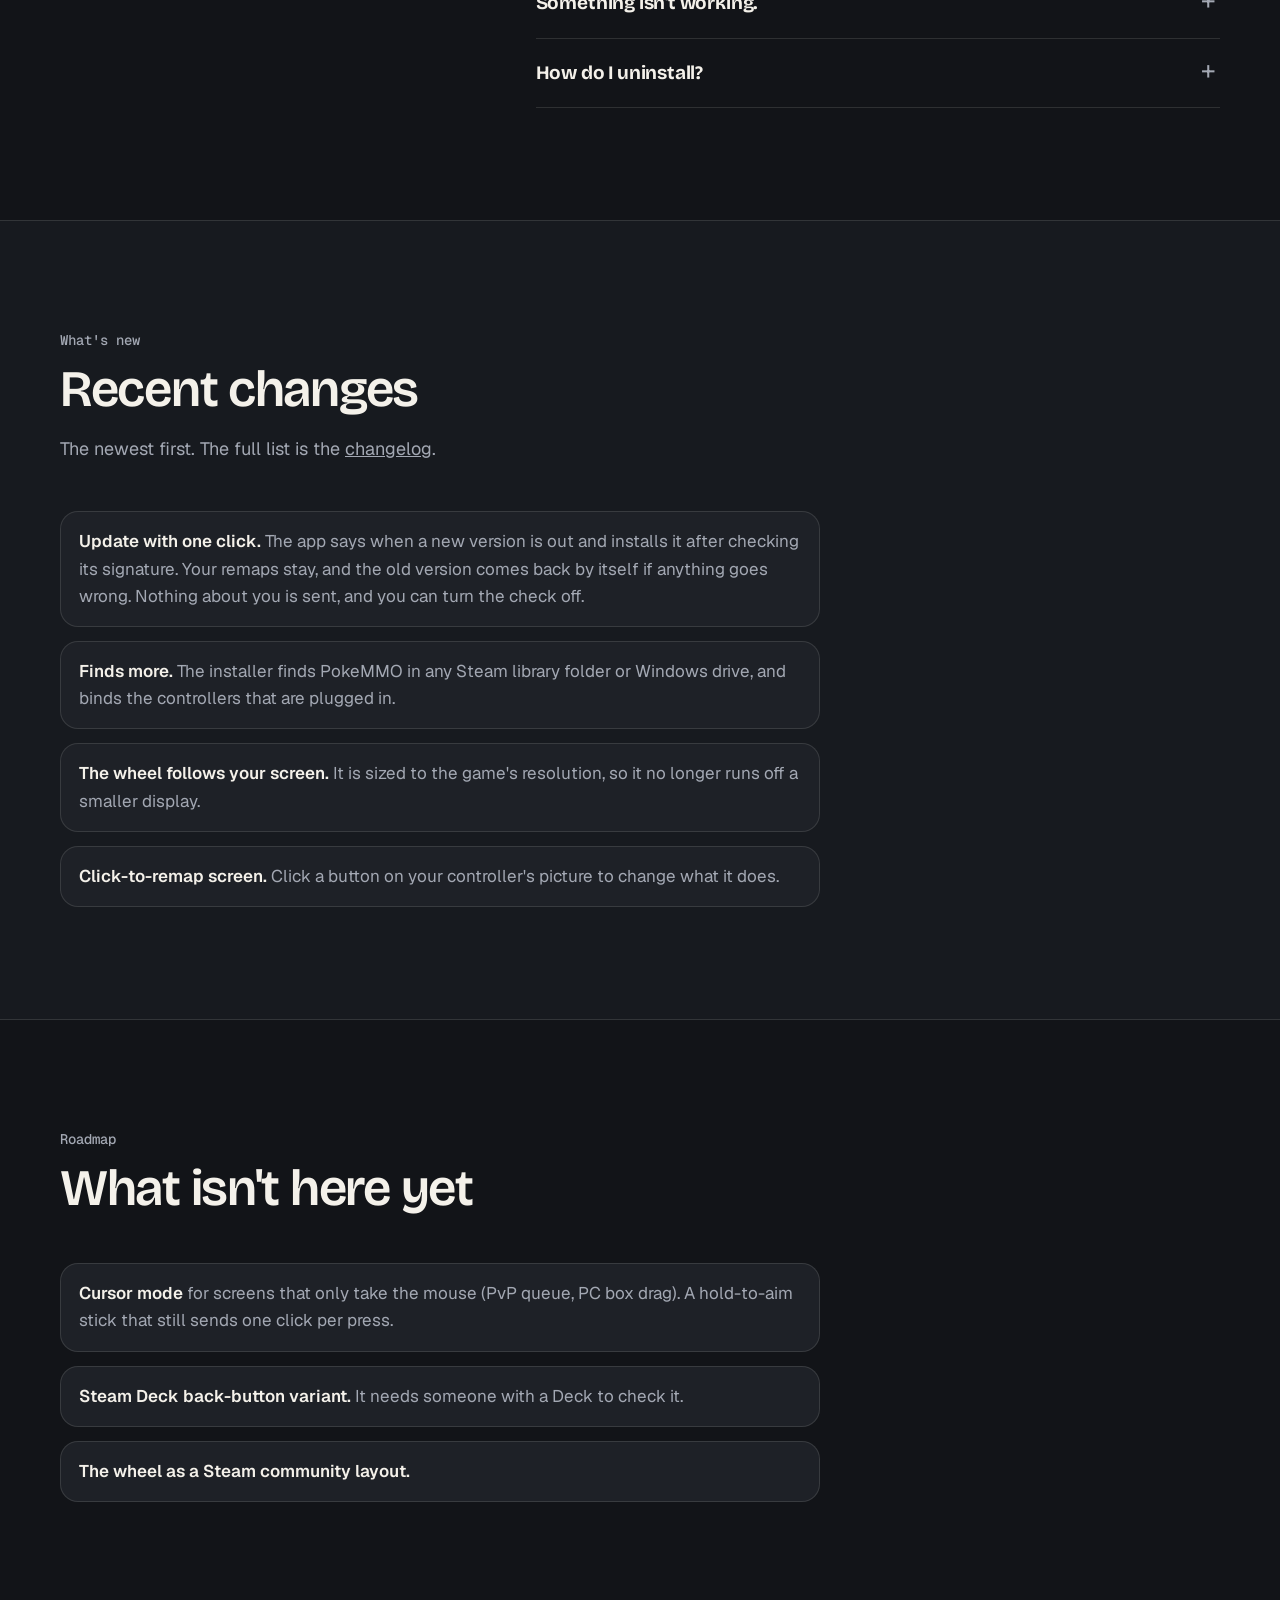
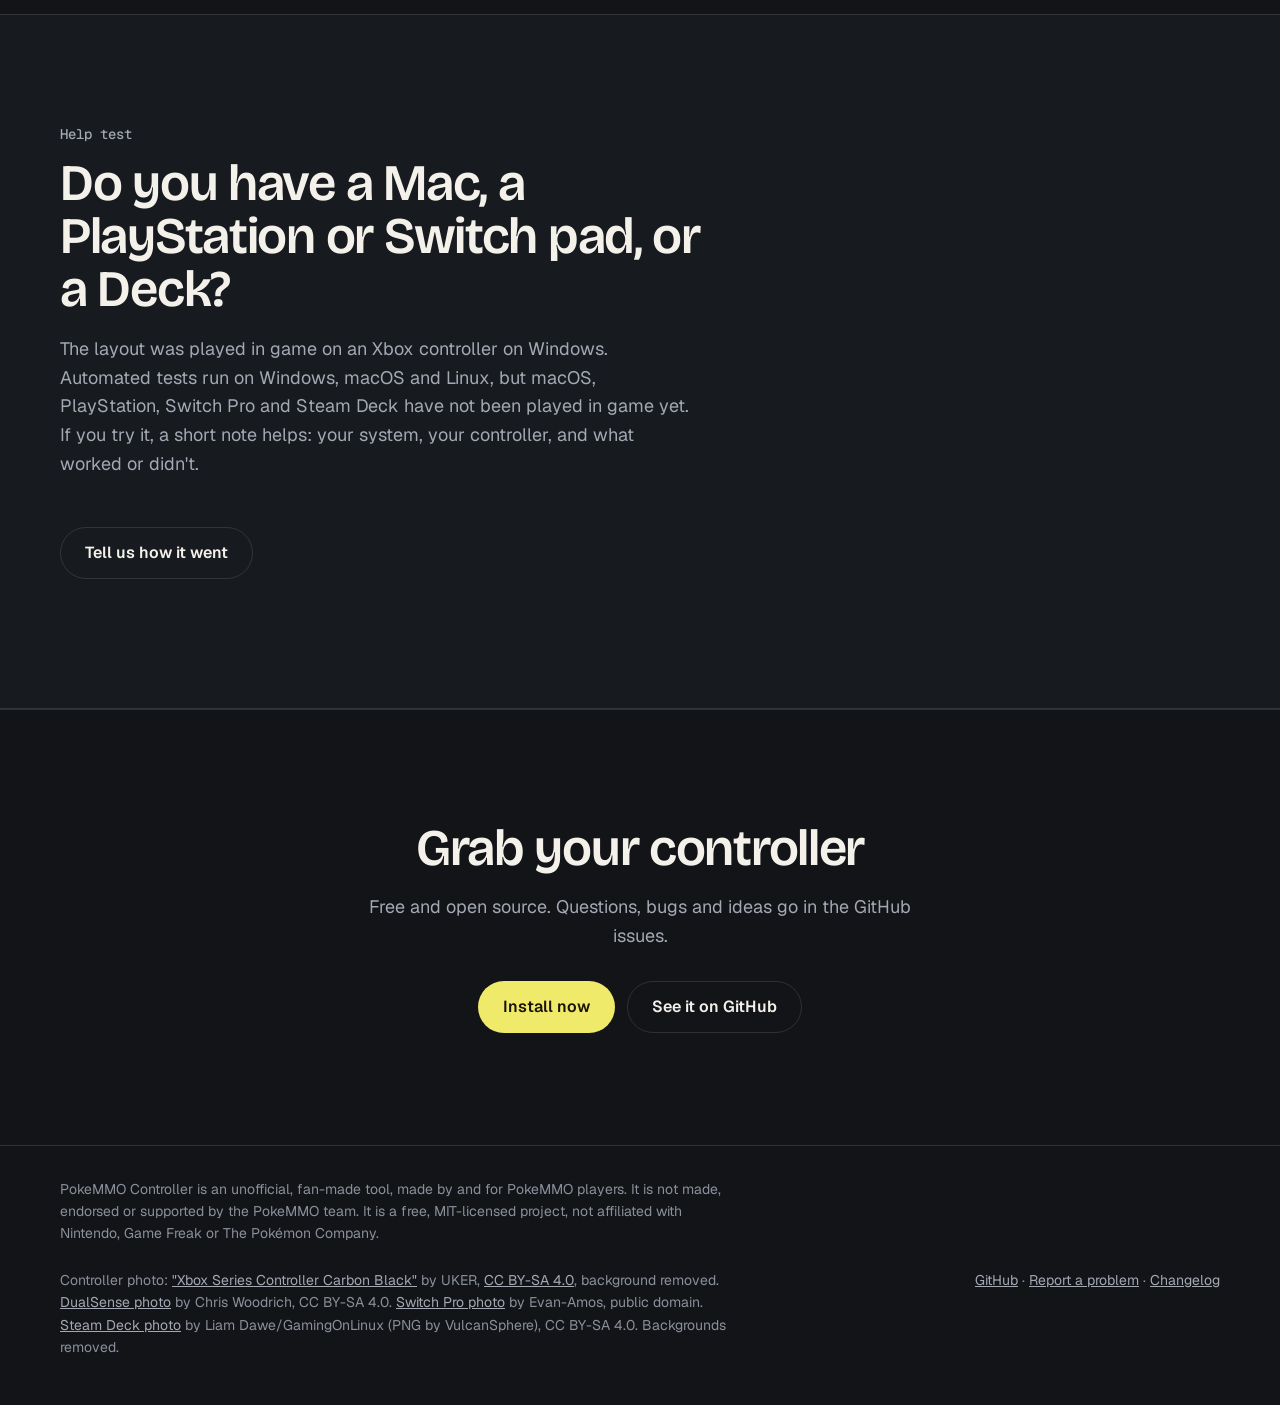
==== commit f7091195: "Site: how it works, troubleshooting answers, what's new, roadmap and a call for testers The page now" ====
--- a/site/index.html
+++ b/site/index.html
@@ -46,6 +46,7 @@
       <a href="#demo">Demo</a>
       <a href="#map">Button map</a>
       <a href="#wheel">Wheel</a>
+      <a href="#how">How it works</a>
       <a href="#install">Install</a>
       <a href="#faq">FAQ</a>
     </nav>
@@ -199,6 +200,32 @@
         <figcaption>The remap screen.</figcaption>
       </figure>
     </div>
+  </div>
+</section>
+
+<section class="sec" id="how">
+  <div class="wrap">
+    <div class="sec-head">
+      <p class="eyebrow">How it works</p>
+      <h2>Nothing hidden, nothing in between</h2>
+      <p>Two small parts, both using what the game and Steam already have.</p>
+    </div>
+    <div class="cards cards-2">
+      <article class="card">
+        <h3>1. The game's own binds</h3>
+        <p>The installer writes your buttons into PokeMMO's own settings file, under the controller's name. All nine hotbar slots, Bag, Party, Pokédex and the rest are real PokeMMO controls, so no program has to run while you play.</p>
+      </article>
+      <article class="card">
+        <h3>2. The right-stick wheel (Steam)</h3>
+        <p>Steam Input draws a labeled menu on the right stick. Letting go on a slice presses one key, once. Letting go in the middle cancels. Without Steam you keep everything except the wheel.</p>
+      </article>
+    </div>
+    <ol class="steps steps-3" start="1">
+      <li><span><b>Paste one line.</b> It finds PokeMMO and Steam, backs up each file it changes, and cleans up after itself.</span></li>
+      <li><span><b>Open PokeMMO from Steam.</b> The installer put it in your library.</span></li>
+      <li><span><b>Play with your pad.</b> Change a button later in the remap screen, or run the line again to update.</span></li>
+    </ol>
+    <p class="small">The long version, with the exact settings key, is in the <a href="https://github.com/jordanallenlewis/pokemmo-controller#how-it-works">README</a>.</p>
   </div>
 </section>
 
@@ -251,7 +278,7 @@
             <li>It never starts the game or touches its files other than that settings file, and never presses a button for you: each press does one thing.</li>
           </ul>
         </details>
-        <details class="fact">
+        <details class="fact" id="uninstall">
           <summary>How to undo it</summary>
           <p>Close PokeMMO, then run the uninstall line. Files nothing else touched since get their original bytes back. If PokeMMO or Steam rewrote a file since (they do when they close), only this project's lines come out and your own settings stay. The Steam entry, wheel layouts and backups go too.</p>
           <div class="term" data-undo-panel="win">
@@ -276,7 +303,7 @@
 <section class="sec" id="faq">
   <div class="wrap faq-wrap">
     <div class="sec-head">
-      <p class="eyebrow">FAQ</p>
+      <p class="eyebrow">FAQ and troubleshooting</p>
       <h2>Questions</h2>
     </div>
     <div class="faq">
@@ -305,6 +332,26 @@
         <p>Yes. The remap screen opens in your browser, lets you pick the input for every action and move the wheel slices, and checks that each input still does just one thing.</p>
       </details>
       <details>
+        <summary>Why do I paste a line instead of running a download?</summary>
+        <p>There is no installer program yet; the line fetches the project, runs it once and deletes it. Some security software dislikes pasted PowerShell lines. If yours does, read the script first (links under the install box) or <a href="https://github.com/jordanallenlewis/pokemmo-controller/issues/new">tell us</a>.</p>
+      </details>
+      <details>
+        <summary>Why must PokeMMO be closed?</summary>
+        <p>The game rewrites its settings file when it closes and would undo the binds. Close it, run the line, then start it again. If you haven't started PokeMMO once with your controller connected, the installer says so and changes nothing.</p>
+      </details>
+      <details>
+        <summary>Why does Steam close and open again?</summary>
+        <p>Steam only reads new shortcuts and layouts when it starts. The installer closes it, adds the wheel and opens it again. It never does that while a Steam game is running, and a run with nothing to change leaves Steam alone.</p>
+      </details>
+      <details id="troubleshooting">
+        <summary>My controller isn't detected or buttons do nothing</summary>
+        <p>Start PokeMMO once with the controller connected, close it and run the line again, so the installer can read the name your pad reported. Close DS4Windows, reWASD, Xpadder and similar tools: two remappers fighting is the most common cause. If you swapped buttons in the pad maker's own app, put the pad back on its default profile. Bluetooth acting up? Try a USB cable. More in the <a href="https://github.com/jordanallenlewis/pokemmo-controller#troubleshooting">README troubleshooting</a>.</p>
+      </details>
+      <details>
+        <summary>The buttons stopped working after a game update</summary>
+        <p>PokeMMO can rewrite its settings. Close the game and run the install line again: it puts the binds back and keeps your own choices.</p>
+      </details>
+      <details>
         <summary>Something isn't working.</summary>
         <p>Close other controller tools (DS4Windows, reWASD and similar), then run the install line again. Still stuck? <a href="https://github.com/jordanallenlewis/pokemmo-controller/issues/new">Open an issue</a> and say which system and controller you use.</p>
       </details>
@@ -313,6 +360,47 @@
         <p>One line, listed in the <a href="https://github.com/jordanallenlewis/pokemmo-controller#uninstall">README</a>. It restores PokeMMO's and Steam's settings exactly as they were.</p>
       </details>
     </div>
+  </div>
+</section>
+
+<section class="sec sec-alt" id="new">
+  <div class="wrap">
+    <div class="sec-head">
+      <p class="eyebrow">What's new</p>
+      <h2>Recent changes</h2>
+      <p>The newest first. The full list is the <a href="https://github.com/jordanallenlewis/pokemmo-controller/blob/main/CHANGELOG.md">changelog</a>.</p>
+    </div>
+    <ul class="news">
+      <li><b>Update with one click.</b> The app says when a new version is out and installs it after checking its signature. Your remaps stay, and the old version comes back by itself if anything goes wrong. Nothing about you is sent, and you can turn the check off.</li>
+      <li><b>Finds more.</b> The installer finds PokeMMO in any Steam library folder or Windows drive, and binds the controllers that are plugged in.</li>
+      <li><b>The wheel follows your screen.</b> It is sized to the game's resolution, so it no longer runs off a smaller display.</li>
+      <li><b>Click-to-remap screen.</b> Click a button on your controller's picture to change what it does.</li>
+    </ul>
+  </div>
+</section>
+
+<section class="sec" id="roadmap">
+  <div class="wrap">
+    <div class="sec-head">
+      <p class="eyebrow">Roadmap</p>
+      <h2>What isn't here yet</h2>
+    </div>
+    <ul class="news">
+      <li><b>Cursor mode</b> for screens that only take the mouse (PvP queue, PC box drag). A hold-to-aim stick that still sends one click per press.</li>
+      <li><b>Steam Deck back-button variant.</b> It needs someone with a Deck to check it.</li>
+      <li><b>The wheel as a Steam community layout.</b></li>
+    </ul>
+  </div>
+</section>
+
+<section class="sec sec-alt" id="help-test">
+  <div class="wrap">
+    <div class="sec-head">
+      <p class="eyebrow">Help test</p>
+      <h2>Do you have a Mac, a PlayStation or Switch pad, or a Deck?</h2>
+      <p>The layout was played in game on an Xbox controller on Windows. Automated tests run on Windows, macOS and Linux, but macOS, PlayStation, Switch Pro and Steam Deck have not been played in game yet. If you try it, a short note helps: your system, your controller, and what worked or didn't.</p>
+    </div>
+    <p><a class="btn btn-ghost" href="https://github.com/jordanallenlewis/pokemmo-controller/issues/new">Tell us how it went</a></p>
   </div>
 </section>
 
--- a/site/styles.css
+++ b/site/styles.css
@@ -241,3 +241,12 @@
 .other-os { margin: 14px 0 0; font-size: 14px; color: var(--muted); }
 .other-os a { color: var(--muted); text-underline-offset: 3px; }
 .other-os a:hover { color: var(--ink); }
+
+/* how it works, news */
+.cards-2 { grid-template-columns: 1fr 1fr; }
+@media (max-width: 700px) { .cards-2 { grid-template-columns: 1fr; } }
+.steps-3 { counter-reset: s 0; }
+.news { list-style: none; padding: 0; margin: 0; display: grid; gap: 14px; max-width: 760px; }
+.news li { background: var(--surface); border: 1px solid var(--line); border-radius: var(--radius); padding: 16px 18px; color: var(--muted); }
+.news b { color: var(--ink); }
+.news a, #help-test a:not(.btn) { color: var(--ink); text-underline-offset: 3px; }
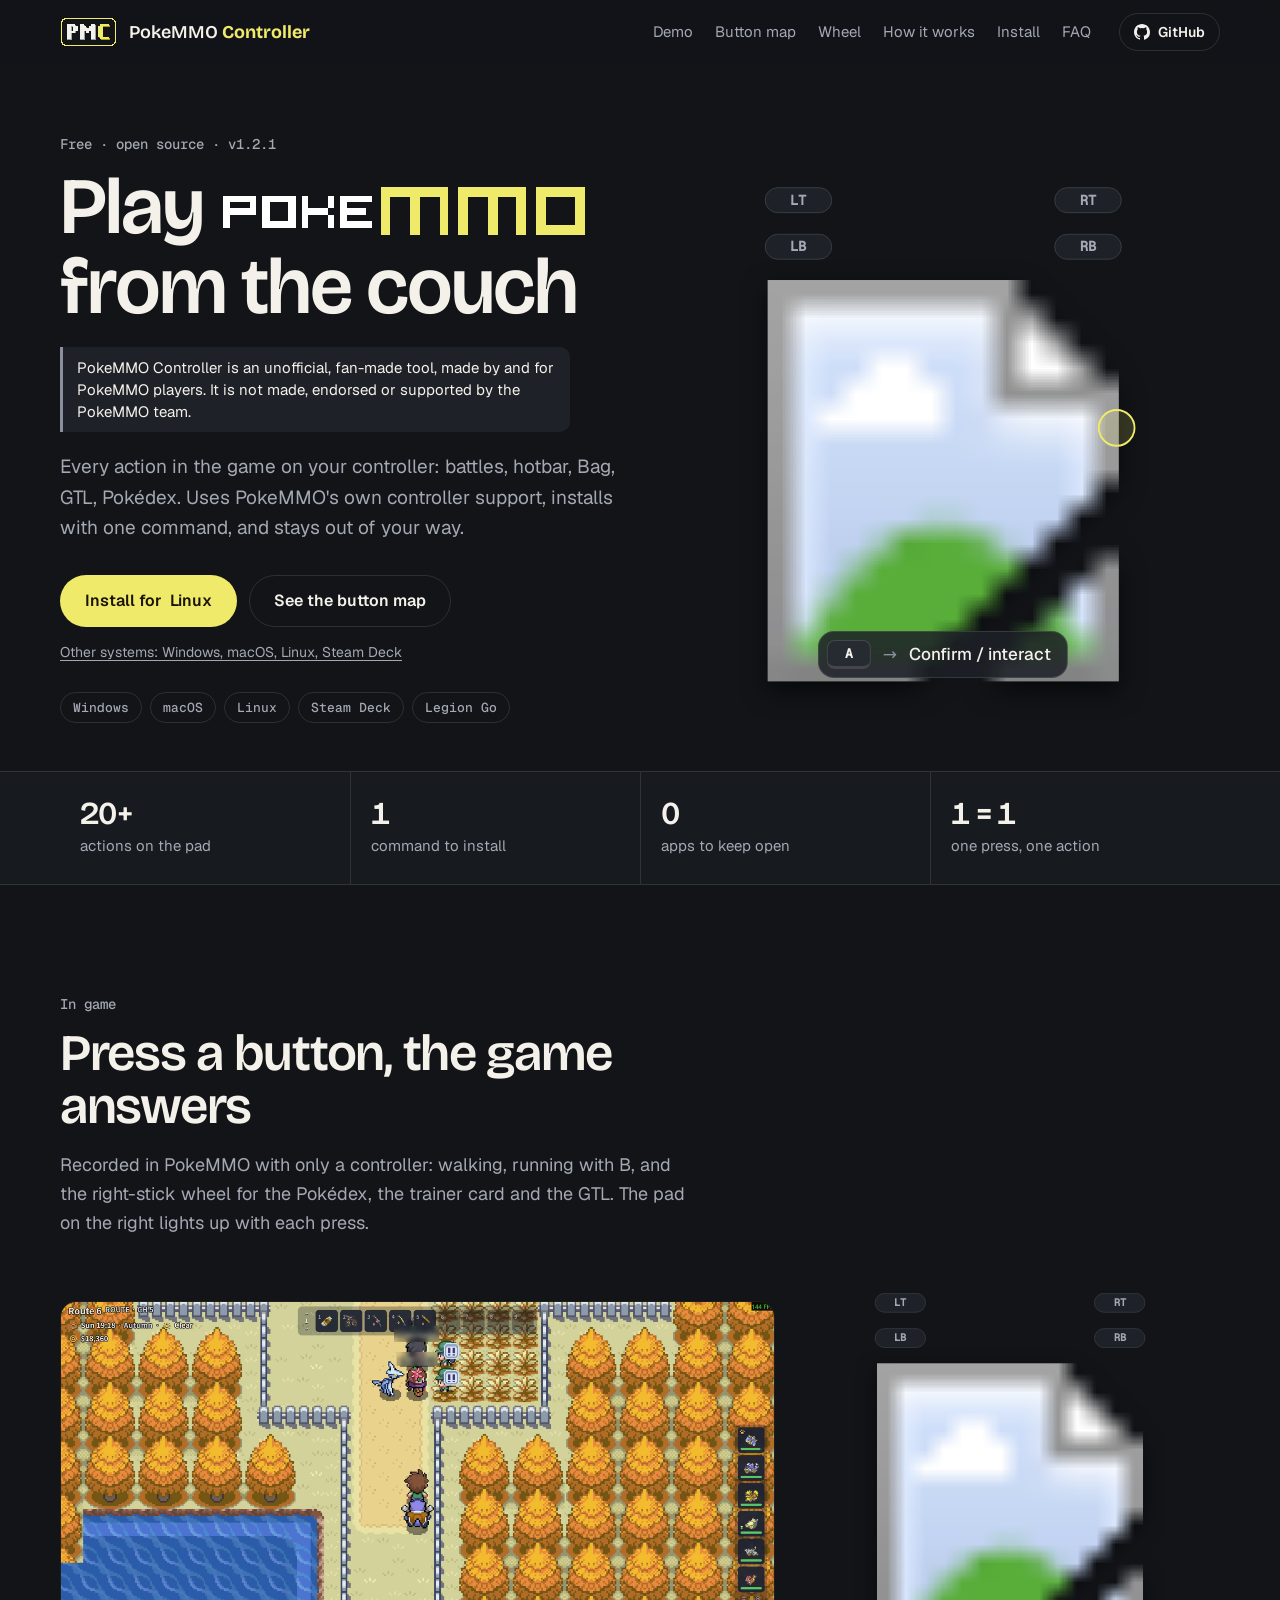
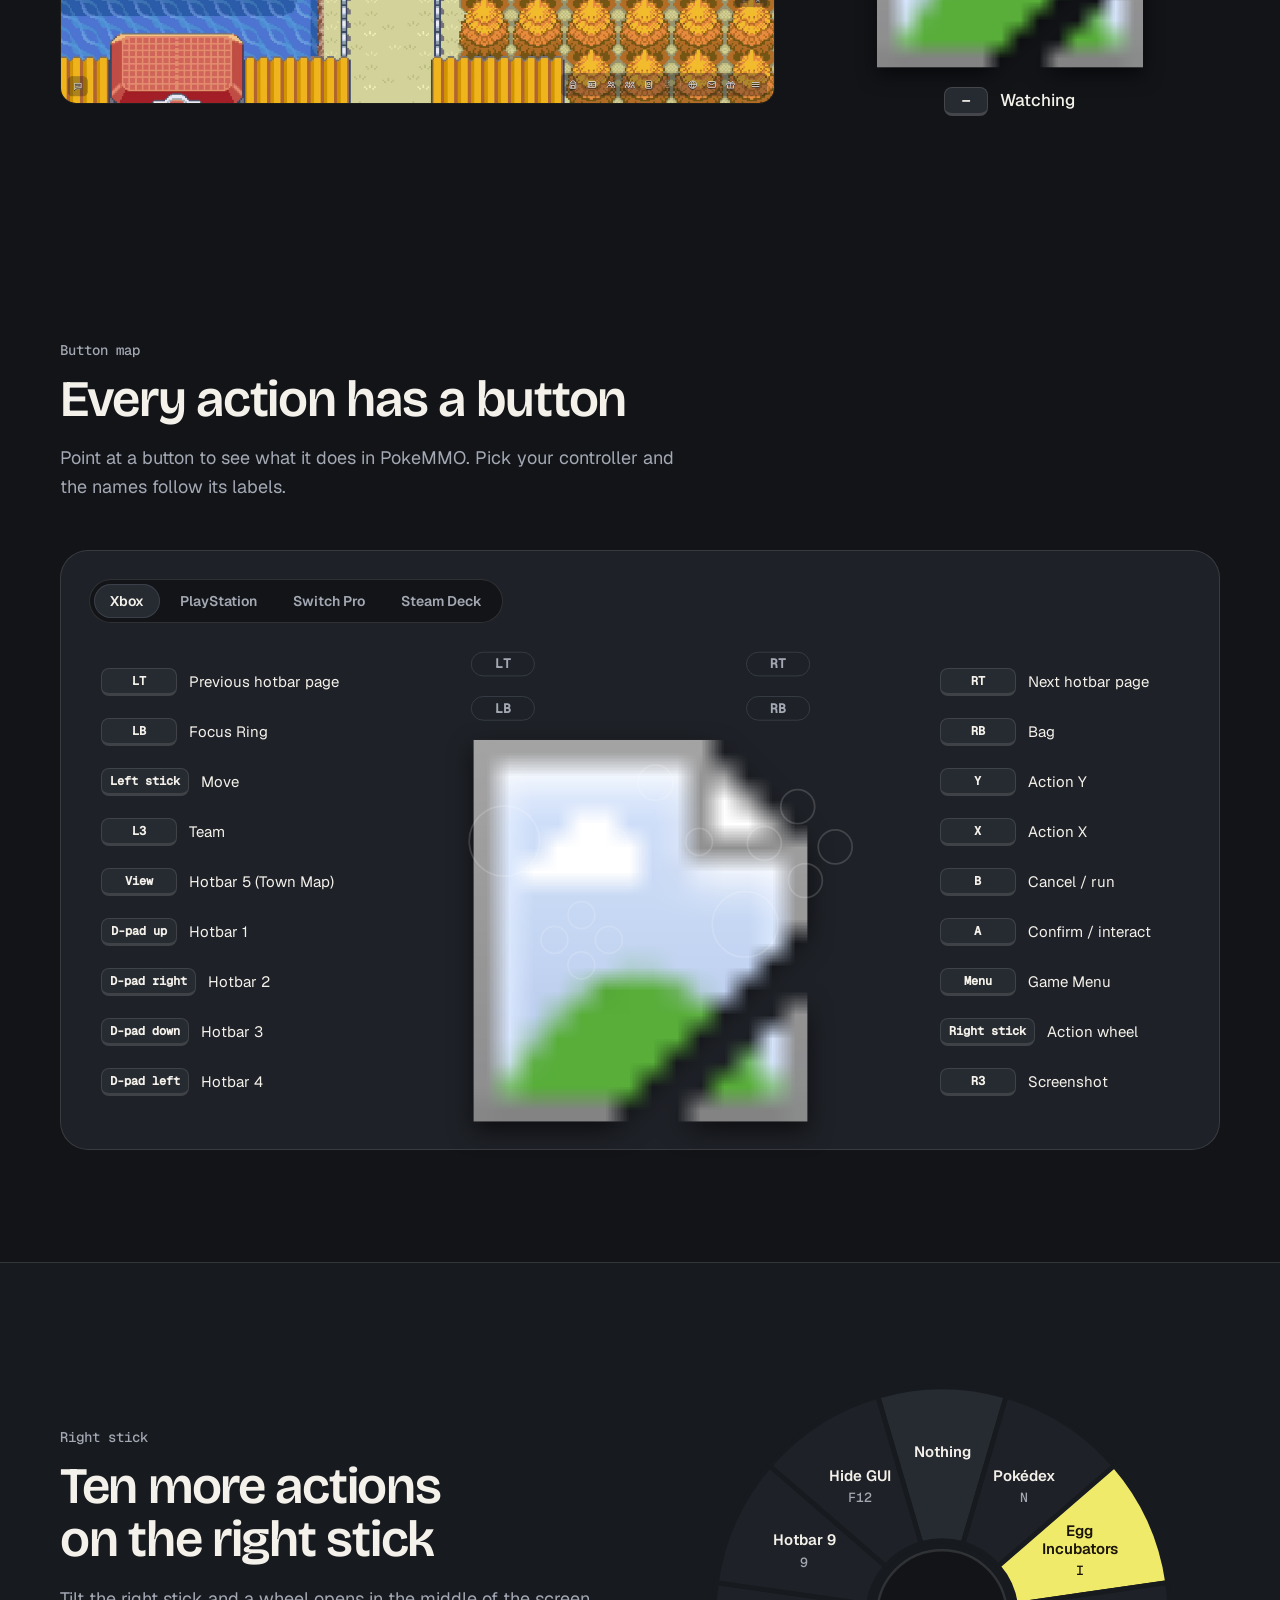
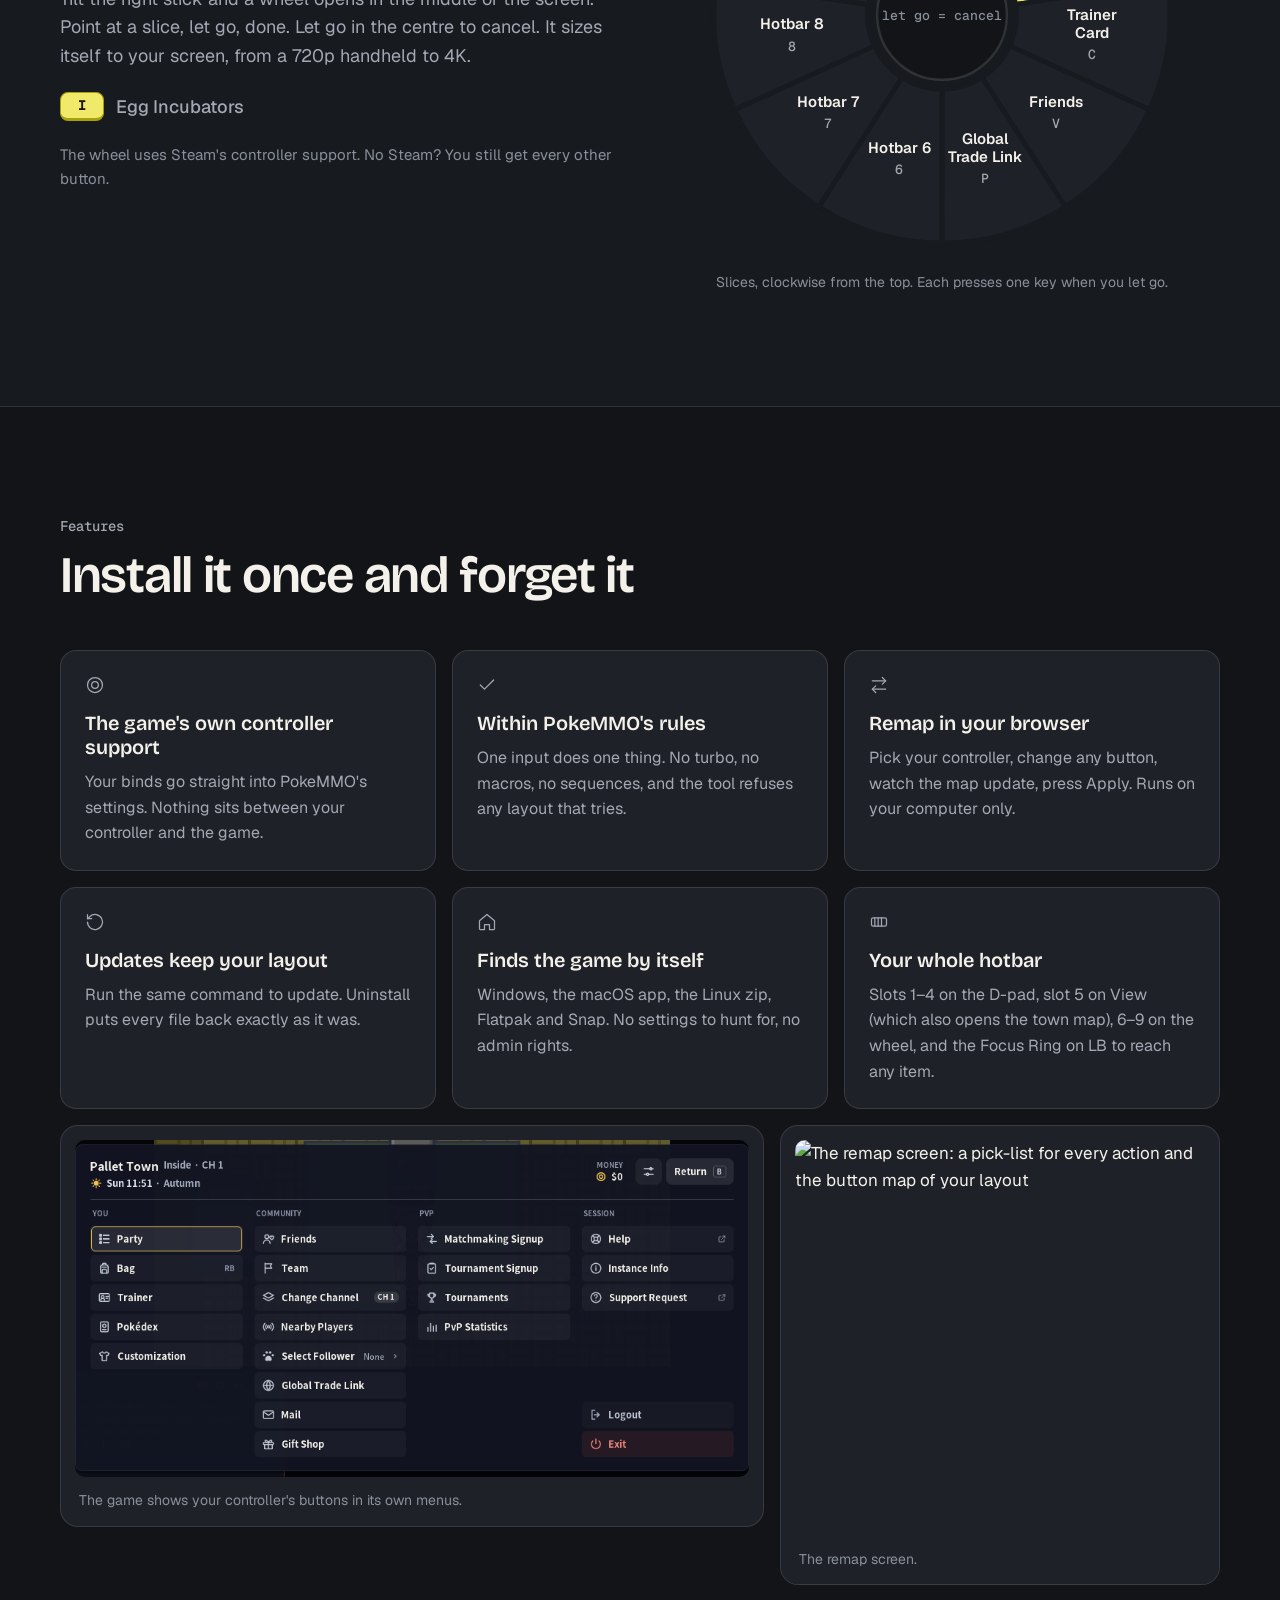
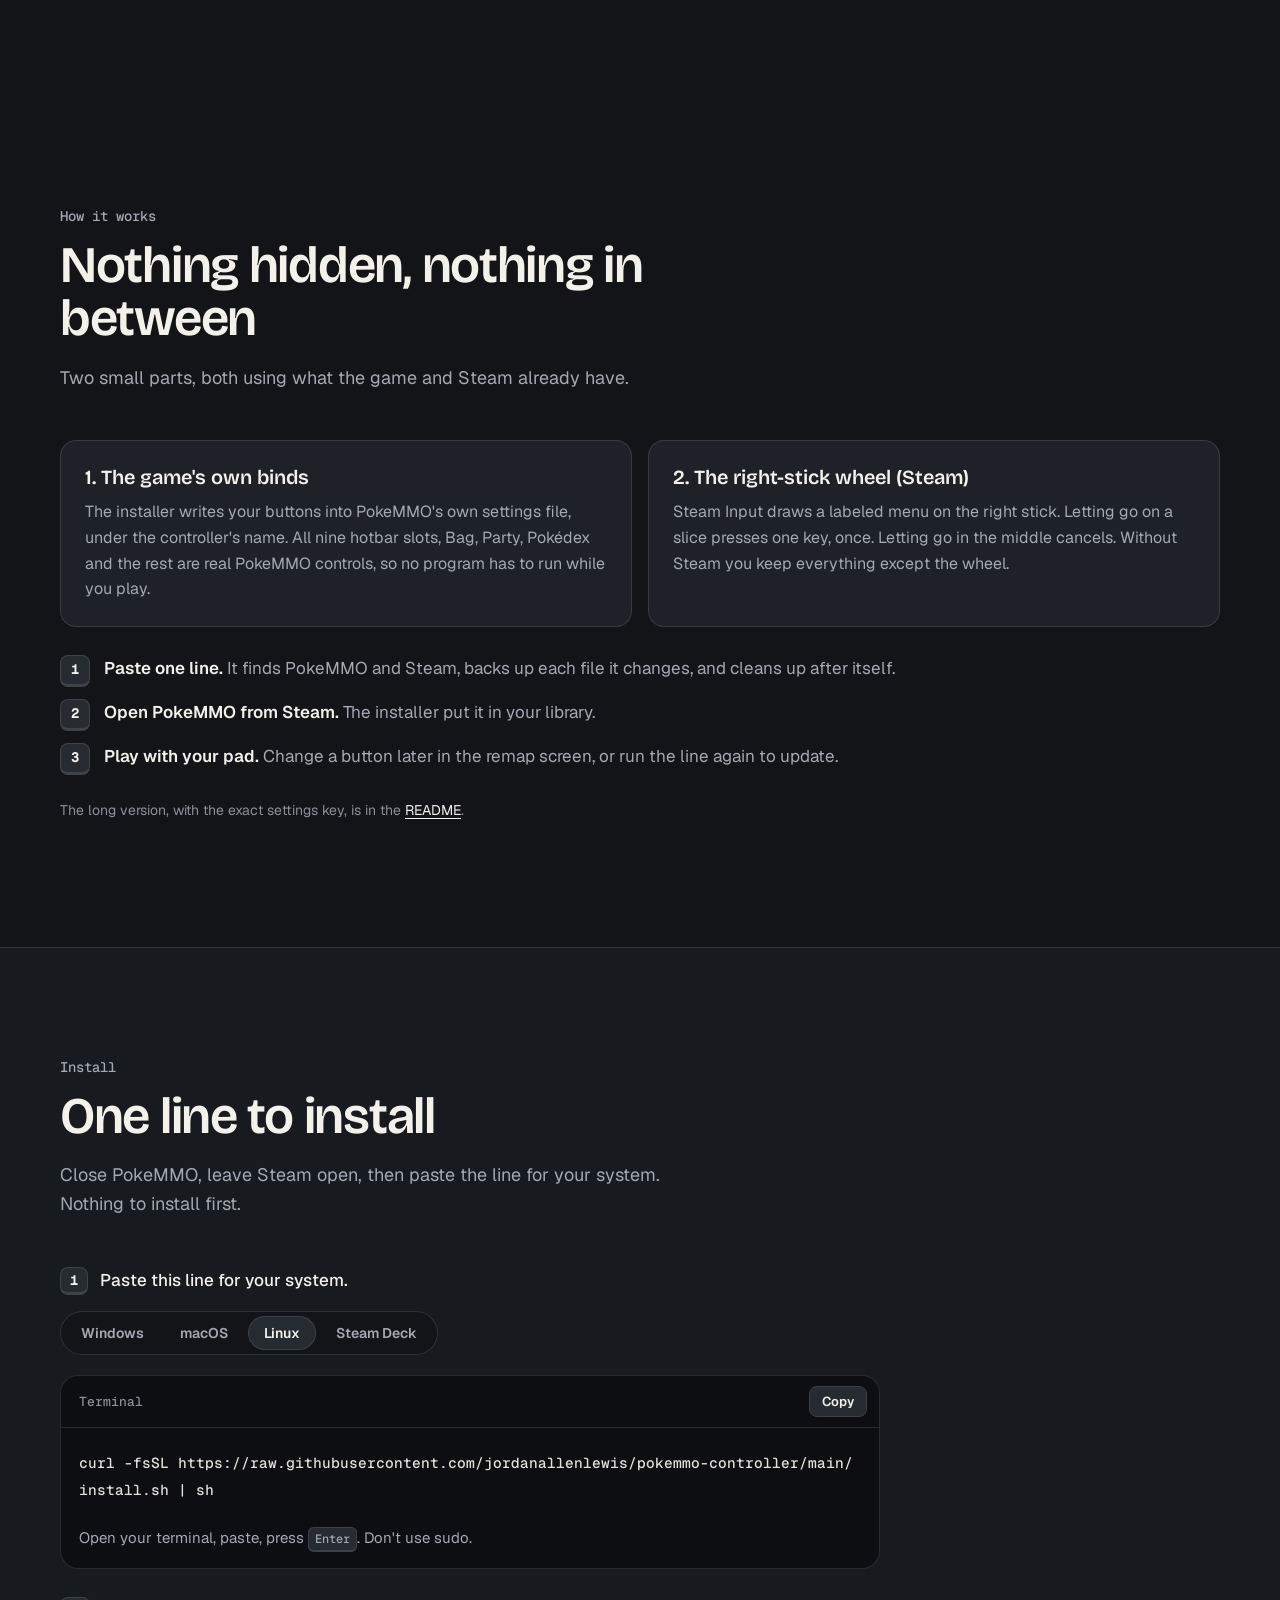
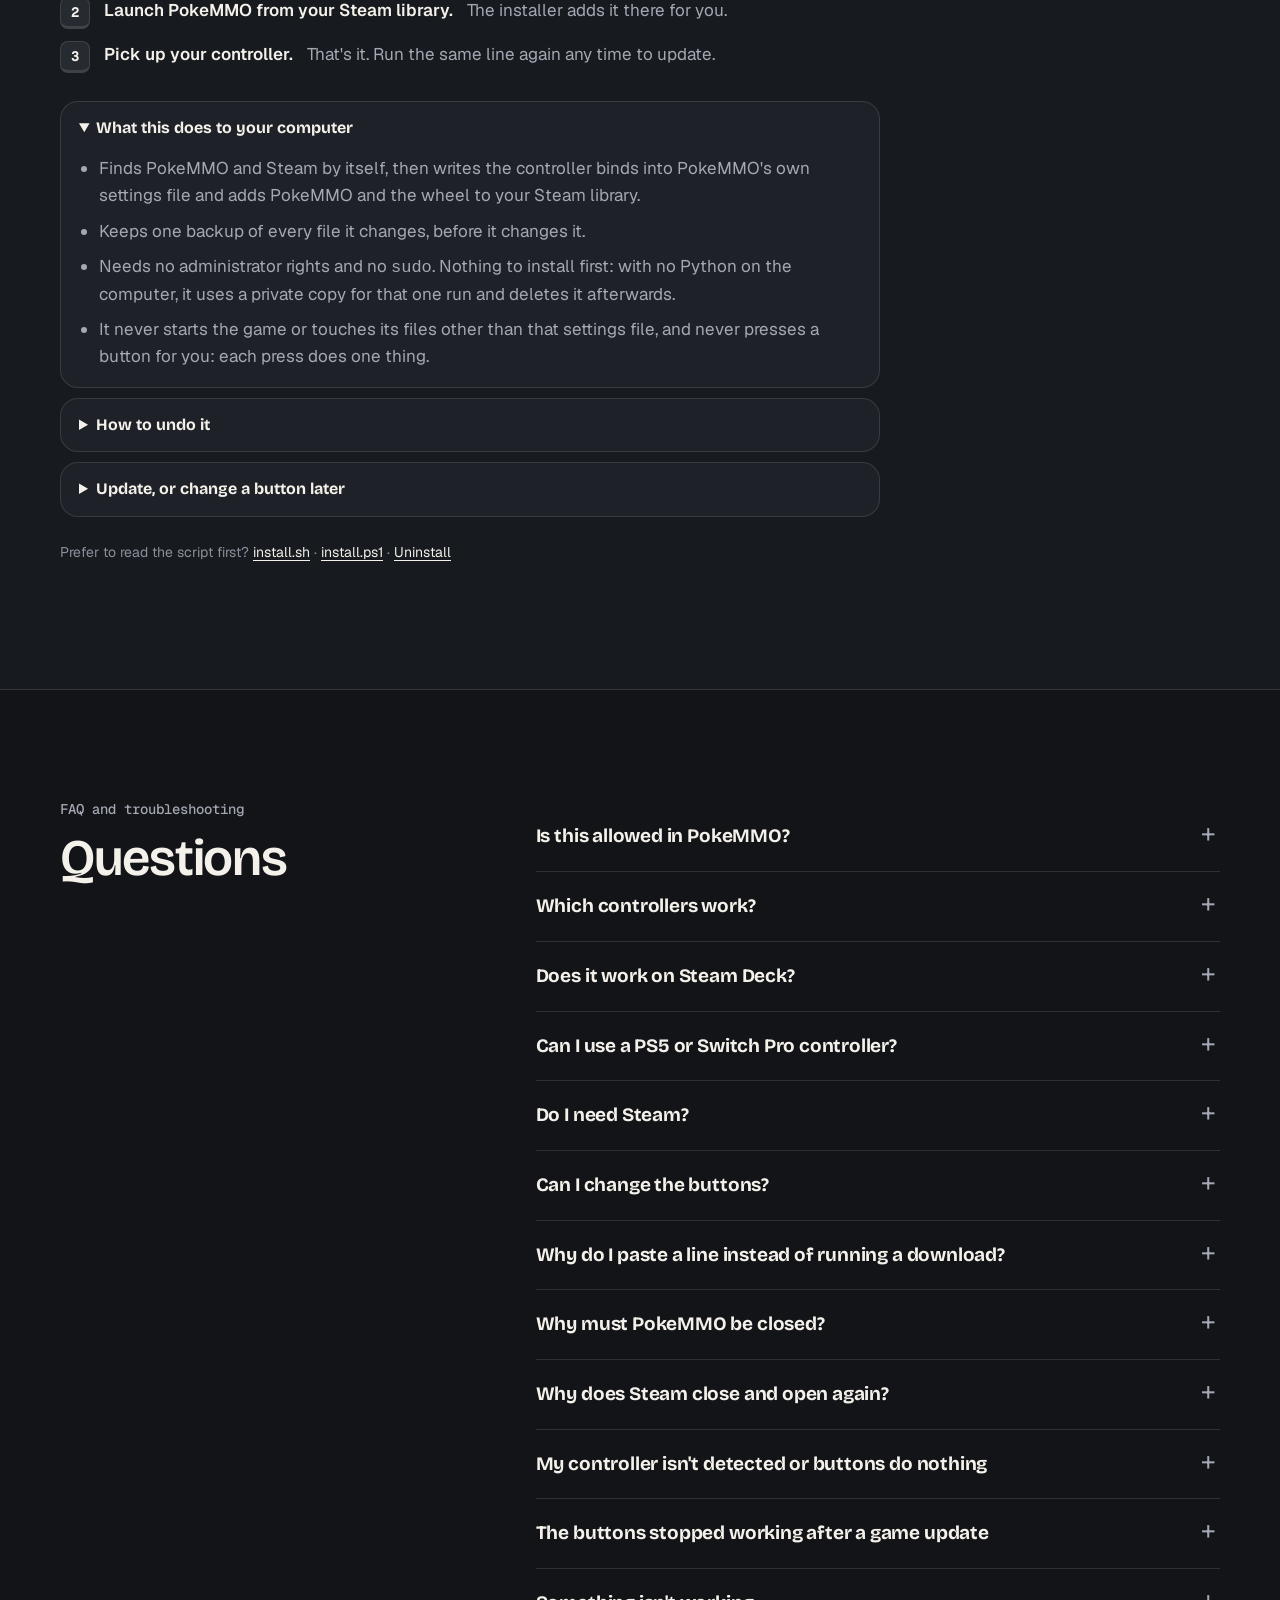
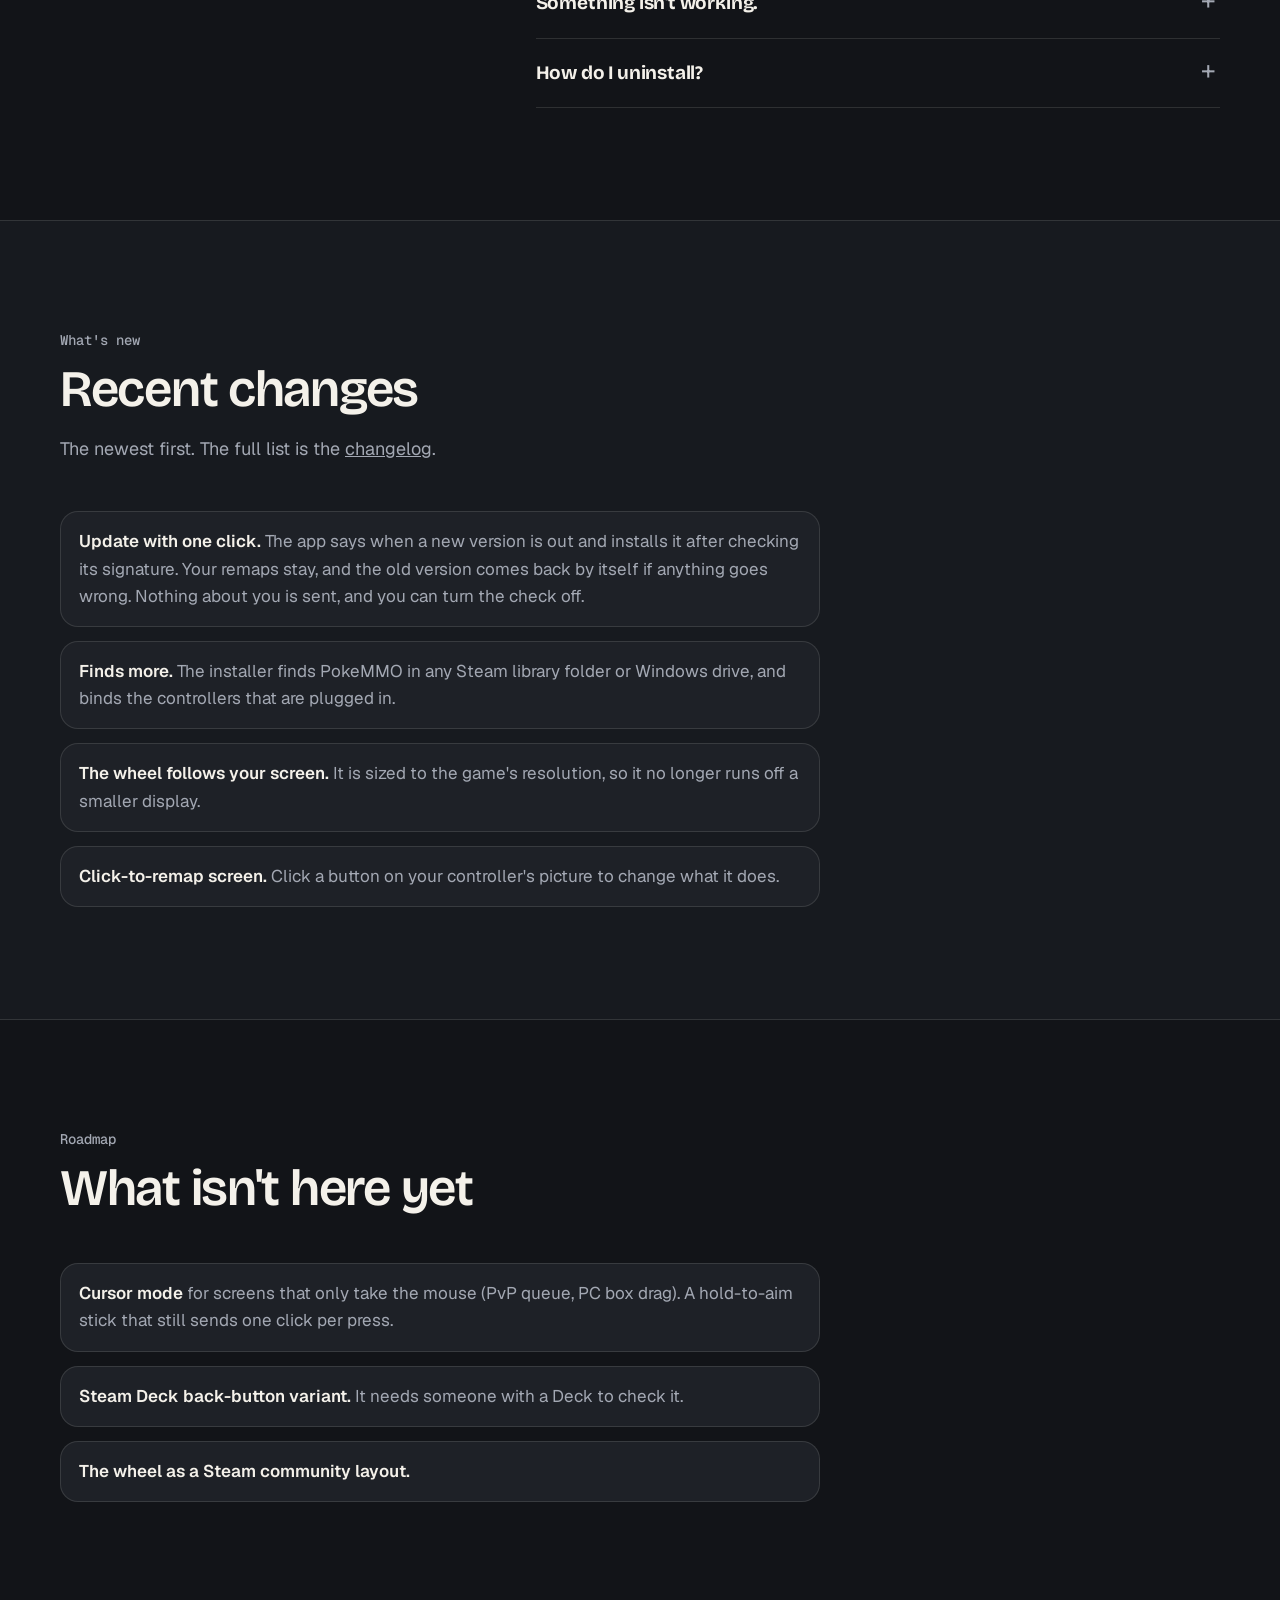
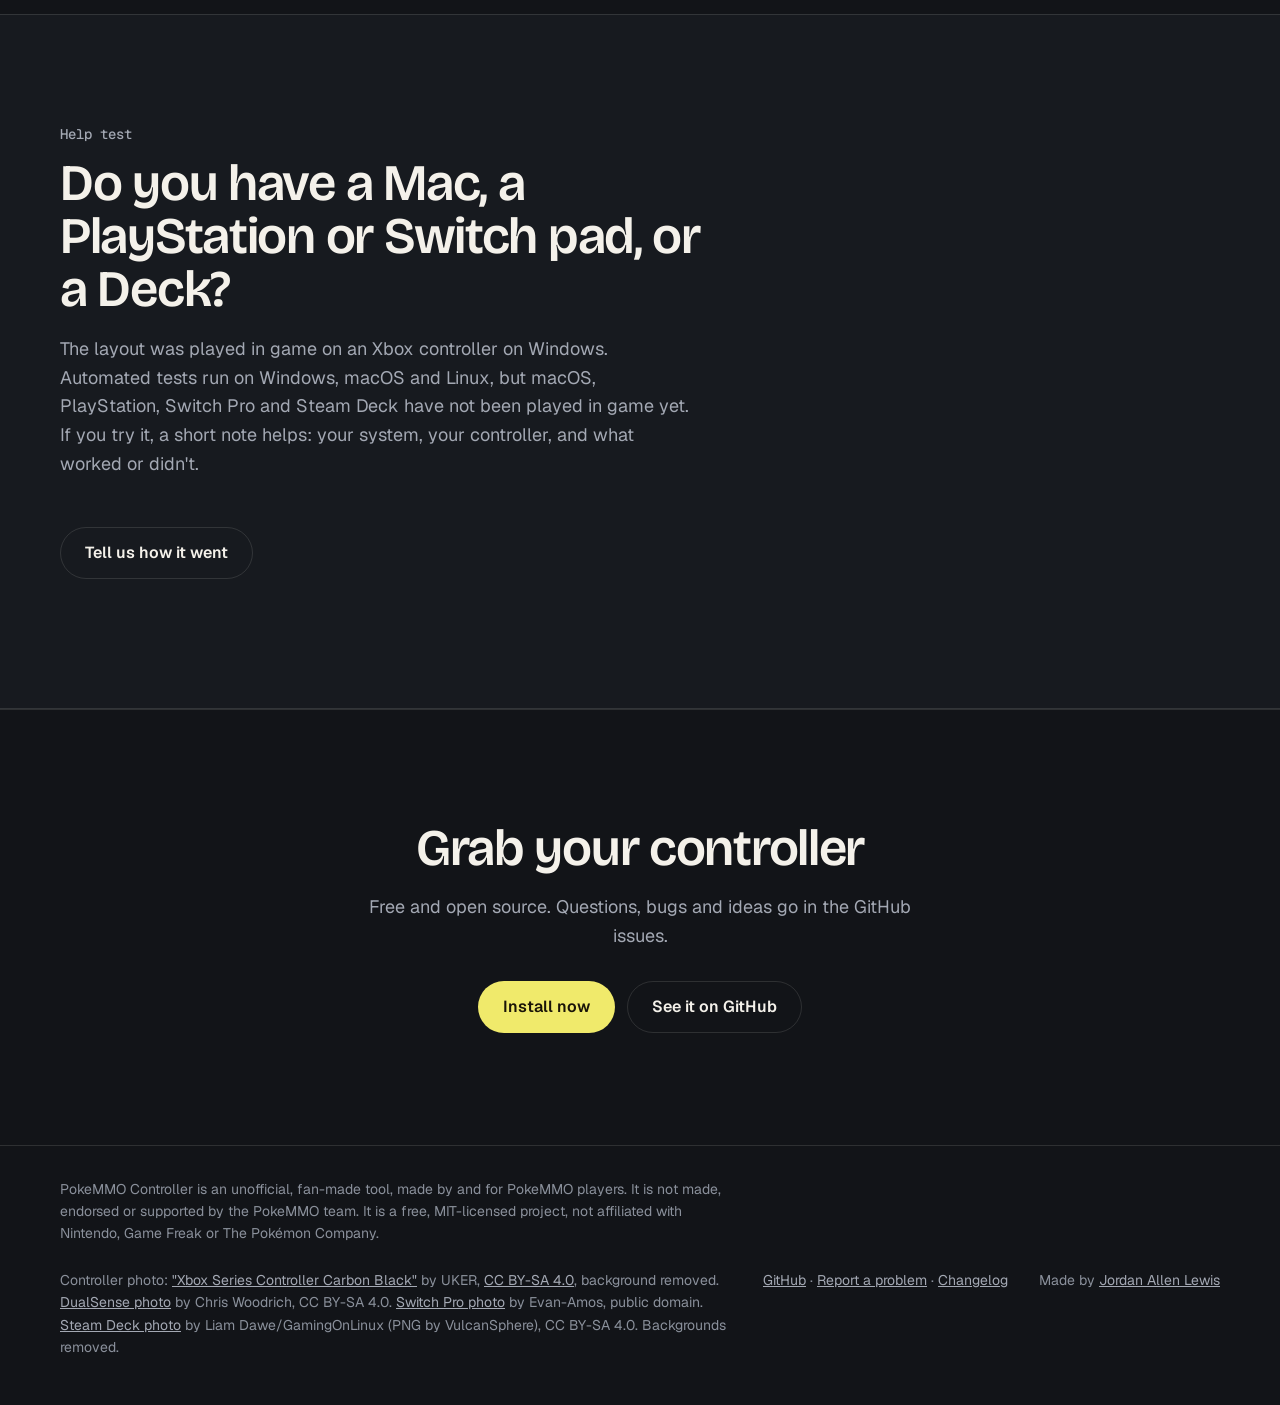
==== commit f00aa8f8: "site: credit the creator in the footer, linking to his website" ====
--- a/site/index.html
+++ b/site/index.html
@@ -421,6 +421,7 @@
     <p>PokeMMO Controller is an unofficial, fan-made tool, made by and for PokeMMO players. It is not made, endorsed or supported by the PokeMMO team. It is a free, MIT-licensed project, not affiliated with Nintendo, Game Freak or The Pokémon Company.</p>
     <p class="credit">Controller photo: <a href="https://commons.wikimedia.org/wiki/File:Xbox_Series_Controller_Carbon_Black.jpg">"Xbox Series Controller Carbon Black"</a> by UKER, <a href="https://creativecommons.org/licenses/by-sa/4.0/">CC BY-SA 4.0</a>, background removed. <a href="https://commons.wikimedia.org/wiki/File:Playstation_5_DualSense_controller_in_Midnight_Black,_2026-02-07_(front).jpg">DualSense photo</a> by Chris Woodrich, CC BY-SA 4.0. <a href="https://commons.wikimedia.org/wiki/File:Nintendo-Switch-Pro-Controller-FL.jpg">Switch Pro photo</a> by Evan-Amos, public domain. <a href="https://commons.wikimedia.org/wiki/File:Steam_Deck_(front).png">Steam Deck photo</a> by Liam Dawe/GamingOnLinux (PNG by VulcanSphere), CC BY-SA 4.0. Backgrounds removed.</p>
     <p><a href="https://github.com/jordanallenlewis/pokemmo-controller">GitHub</a> · <a href="https://github.com/jordanallenlewis/pokemmo-controller/issues">Report a problem</a> · <a href="https://github.com/jordanallenlewis/pokemmo-controller/blob/main/CHANGELOG.md">Changelog</a></p>
+    <p class="made-by">Made by <a href="https://jordanallenlewis.com/?utm_source=pokemmocontroller&amp;utm_medium=referral&amp;utm_campaign=footer">Jordan Allen Lewis</a></p>
   </div>
 </footer>
 
